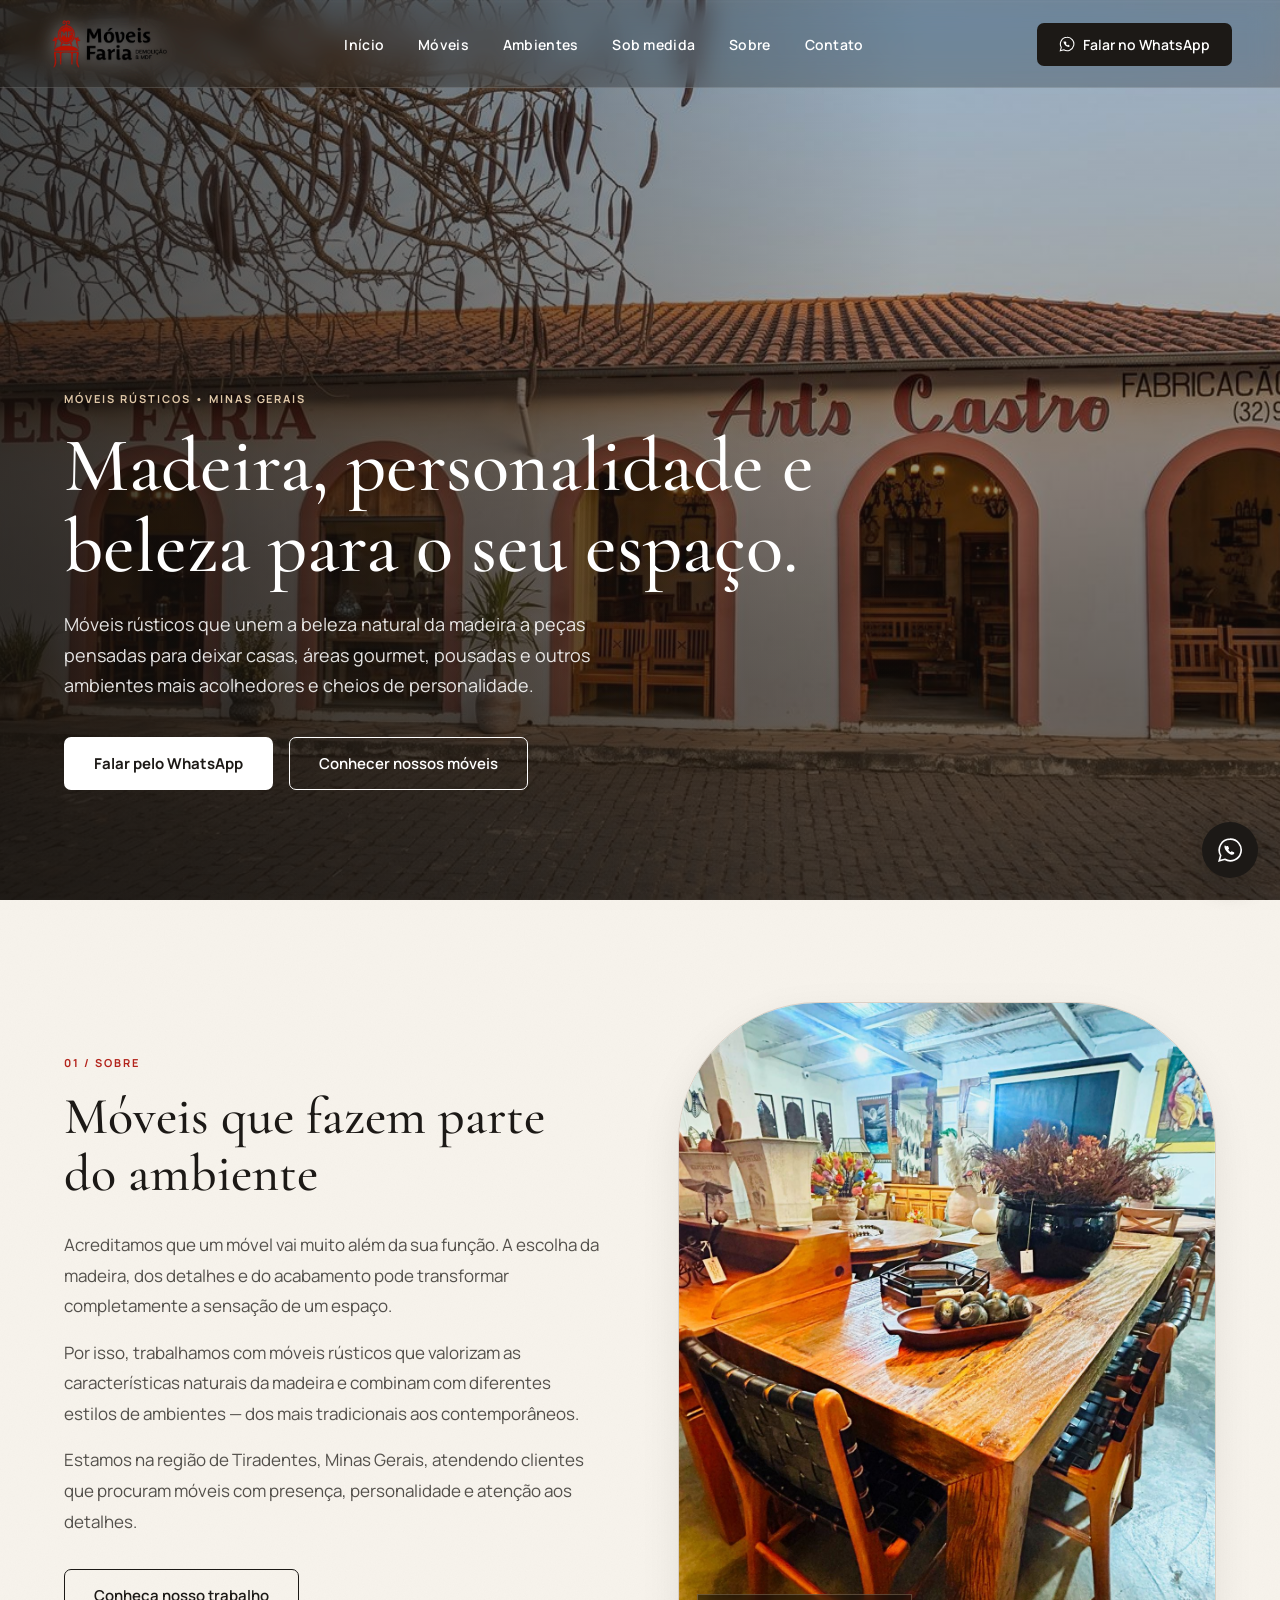
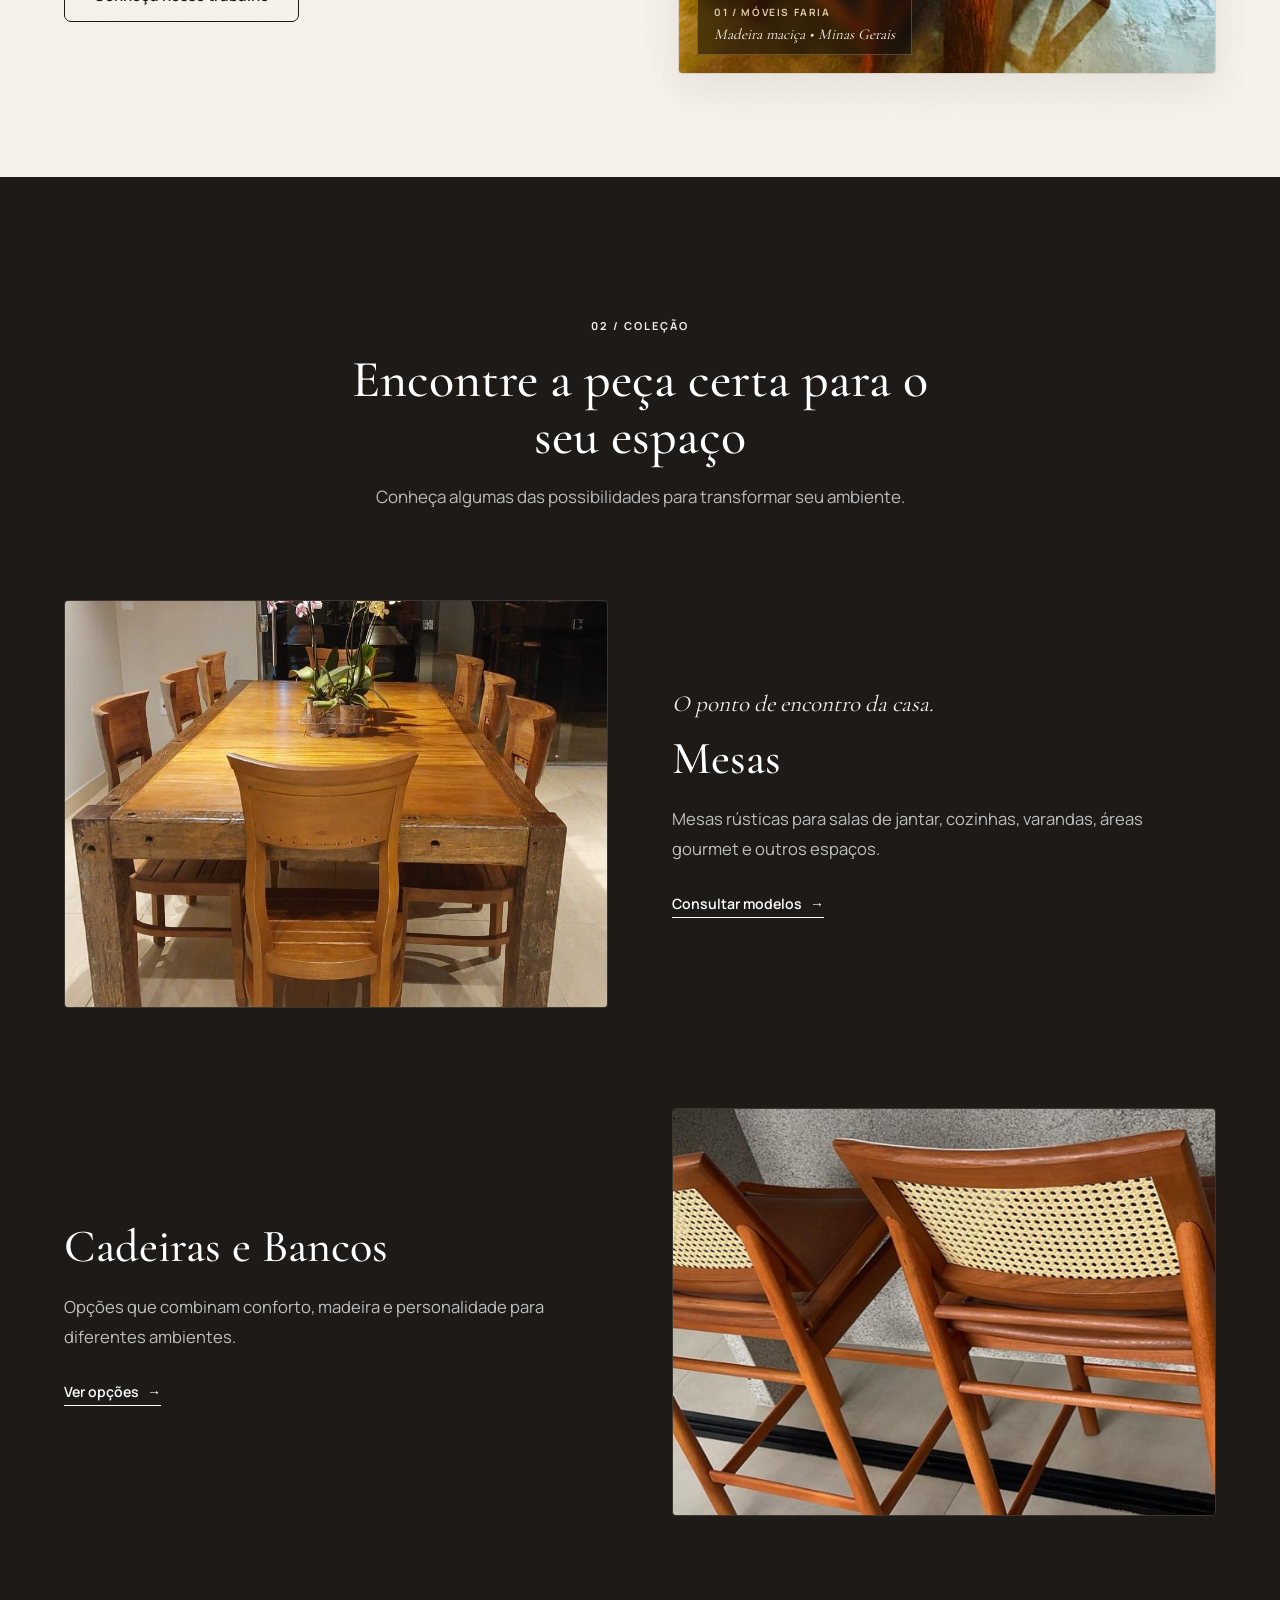
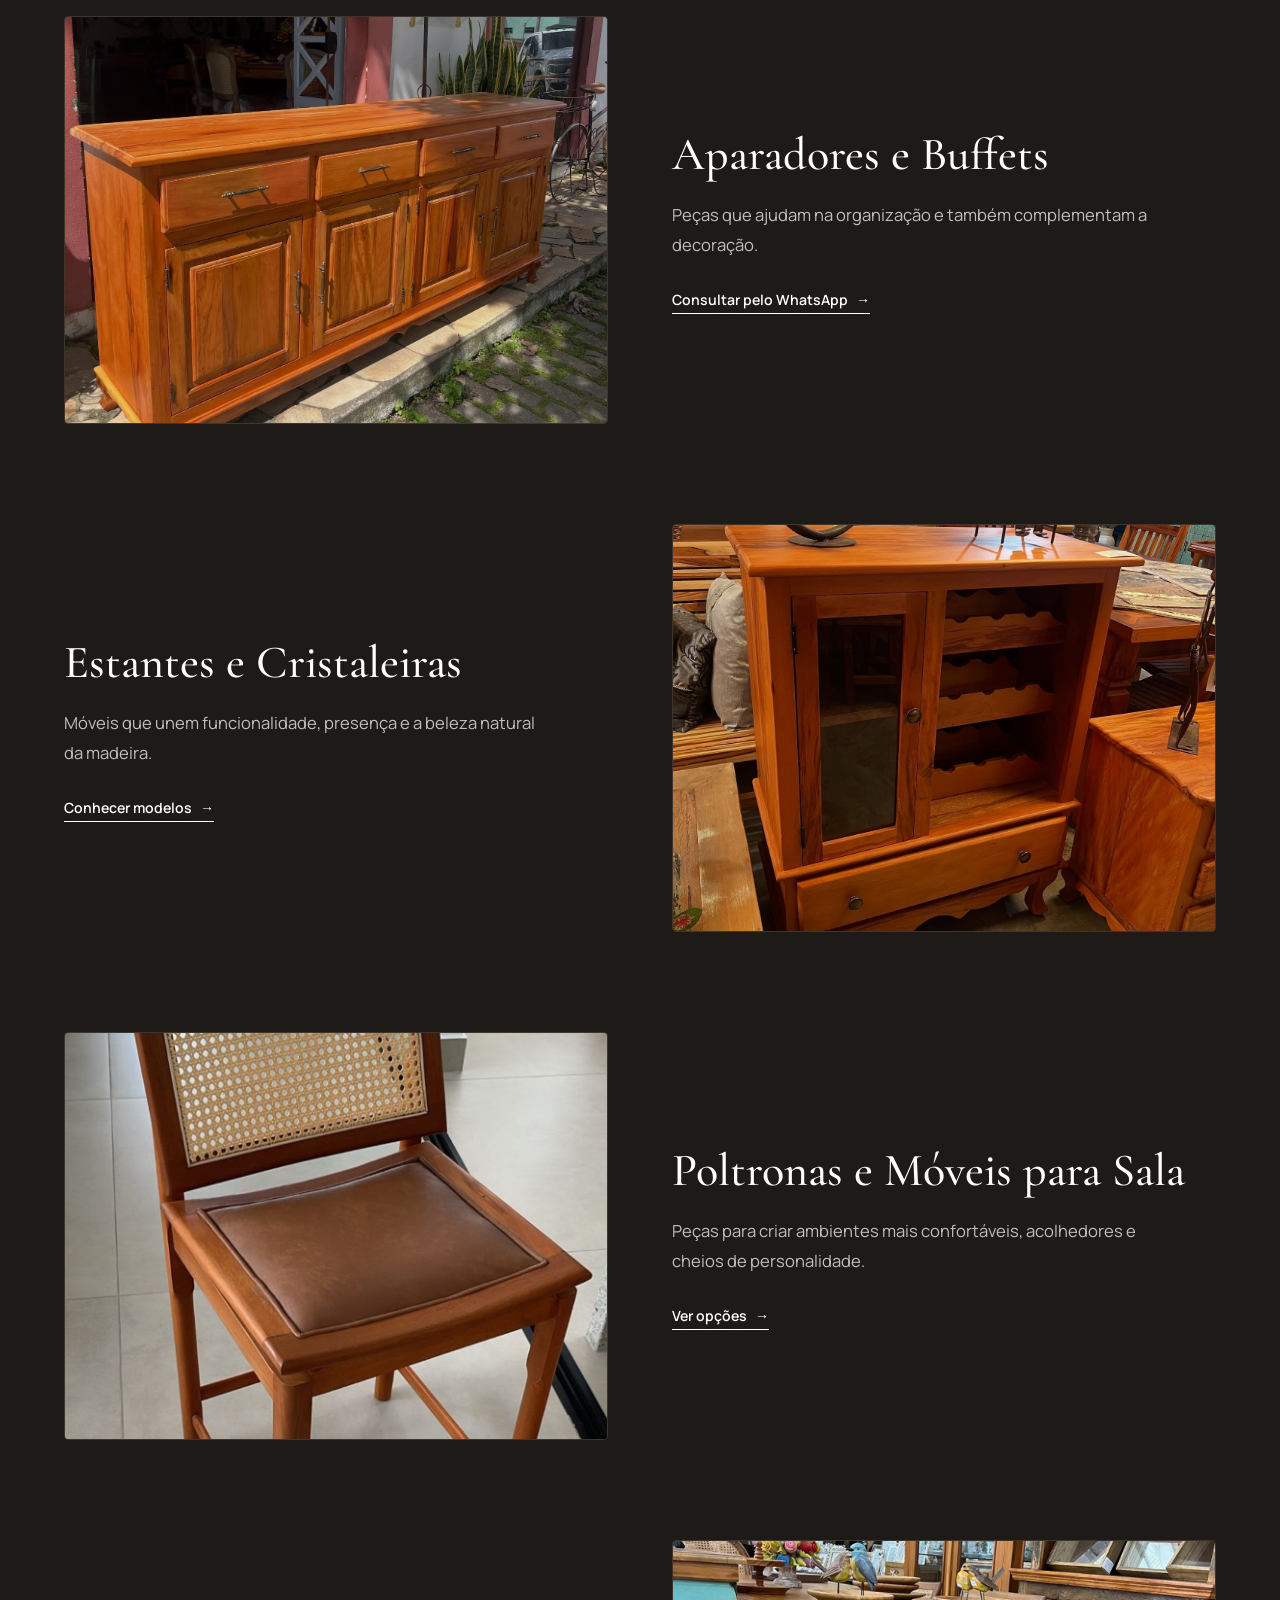
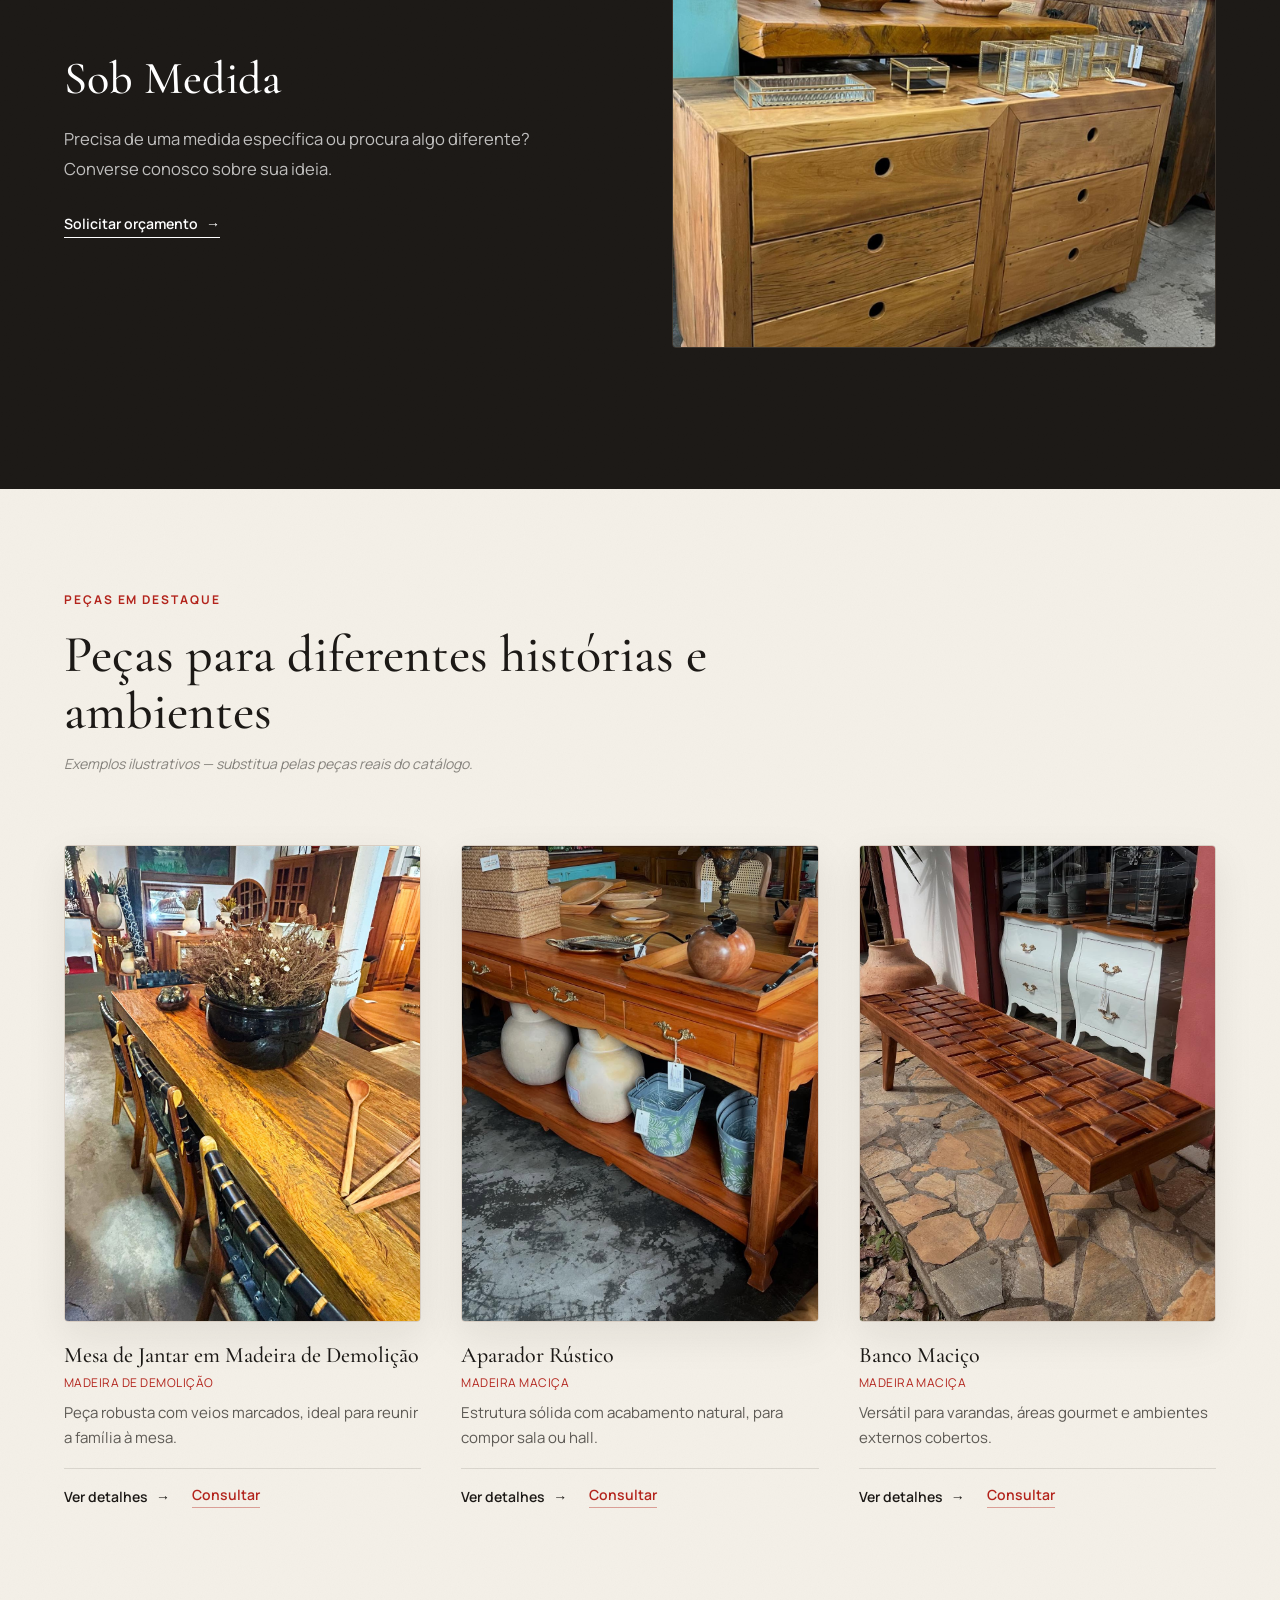
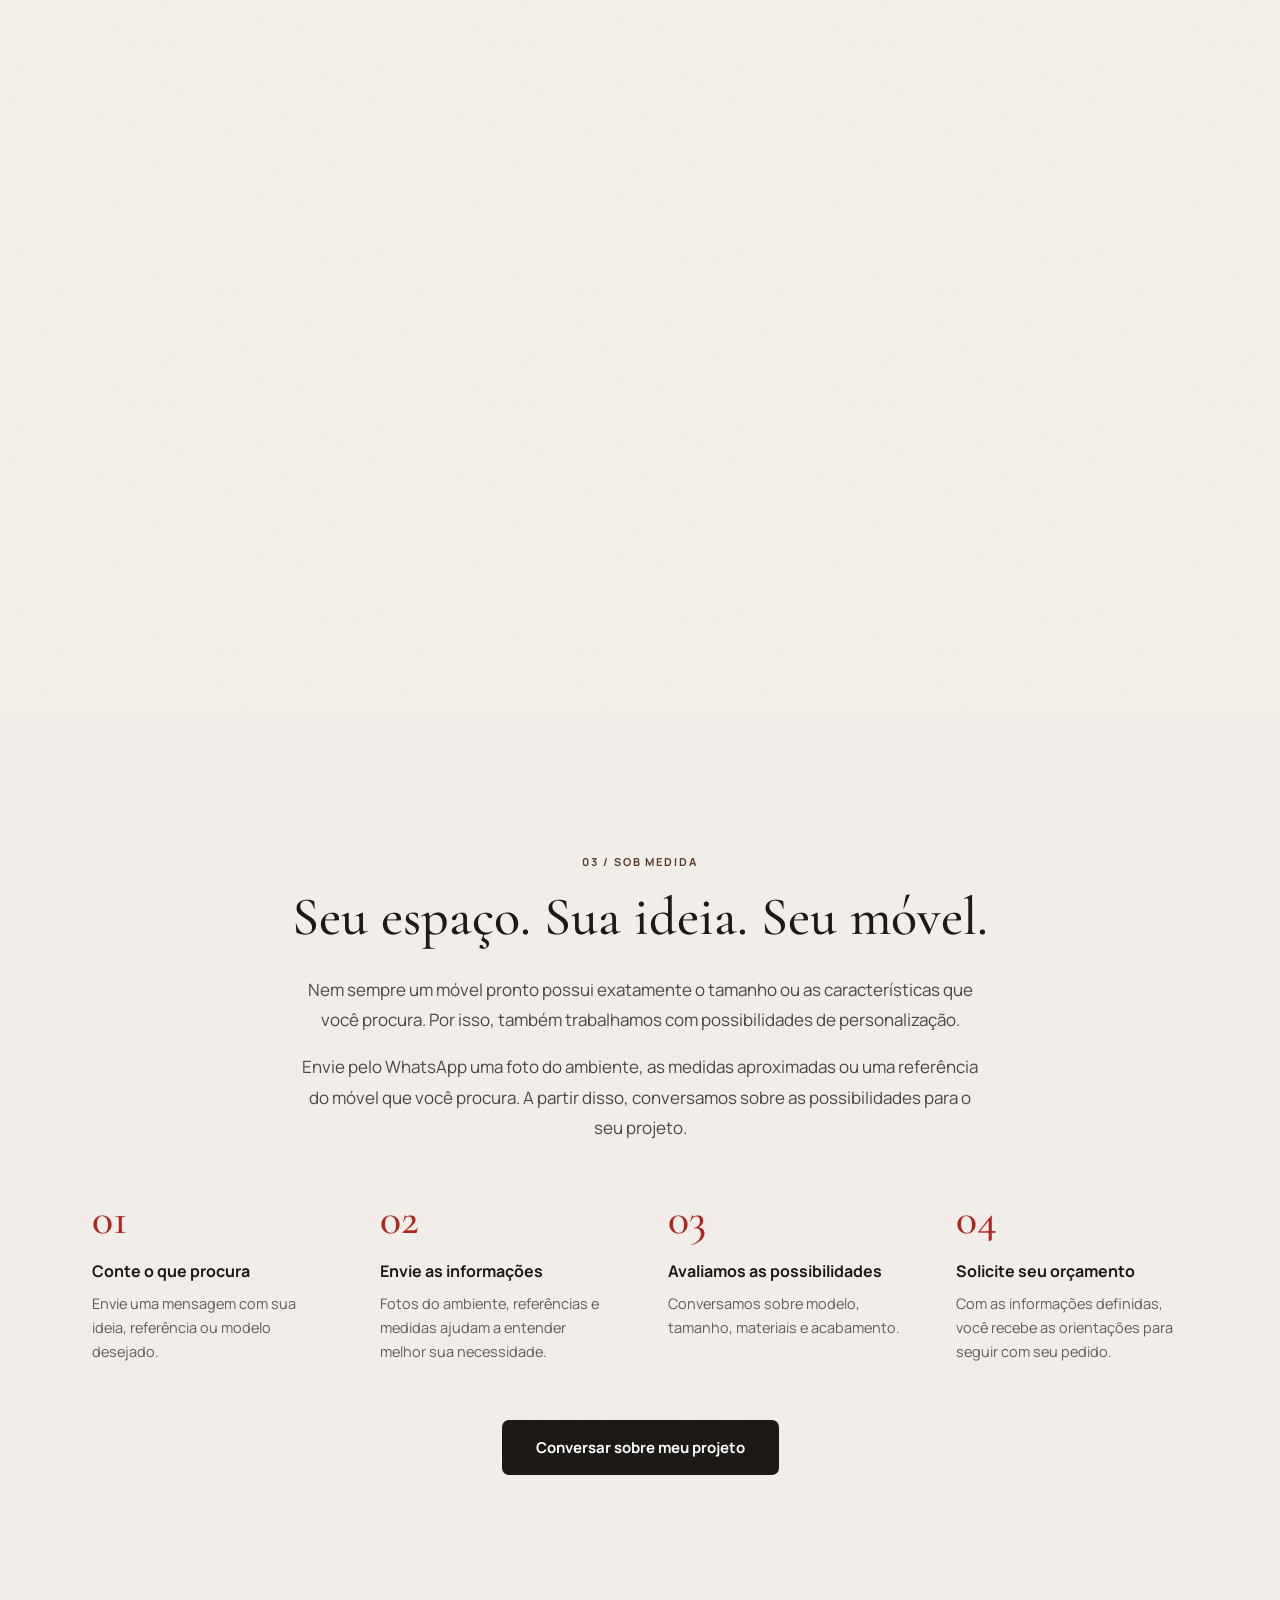
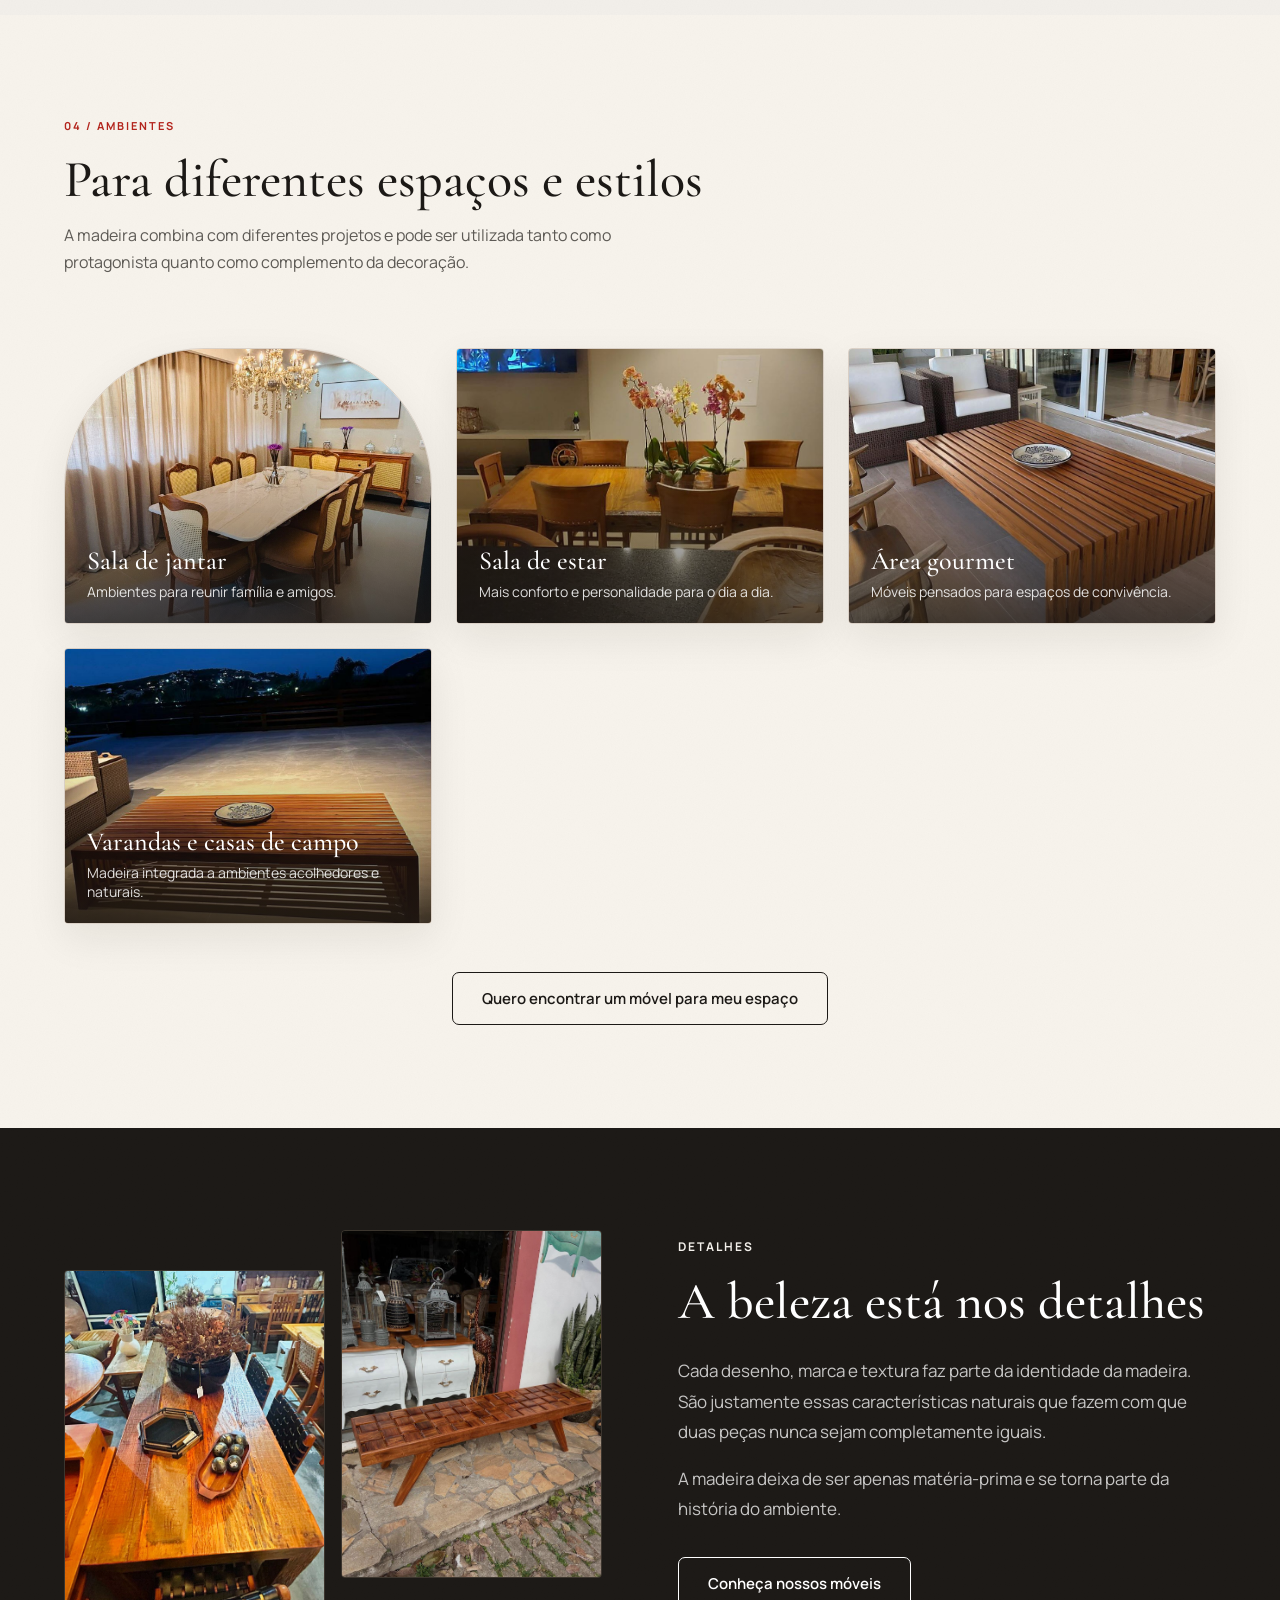
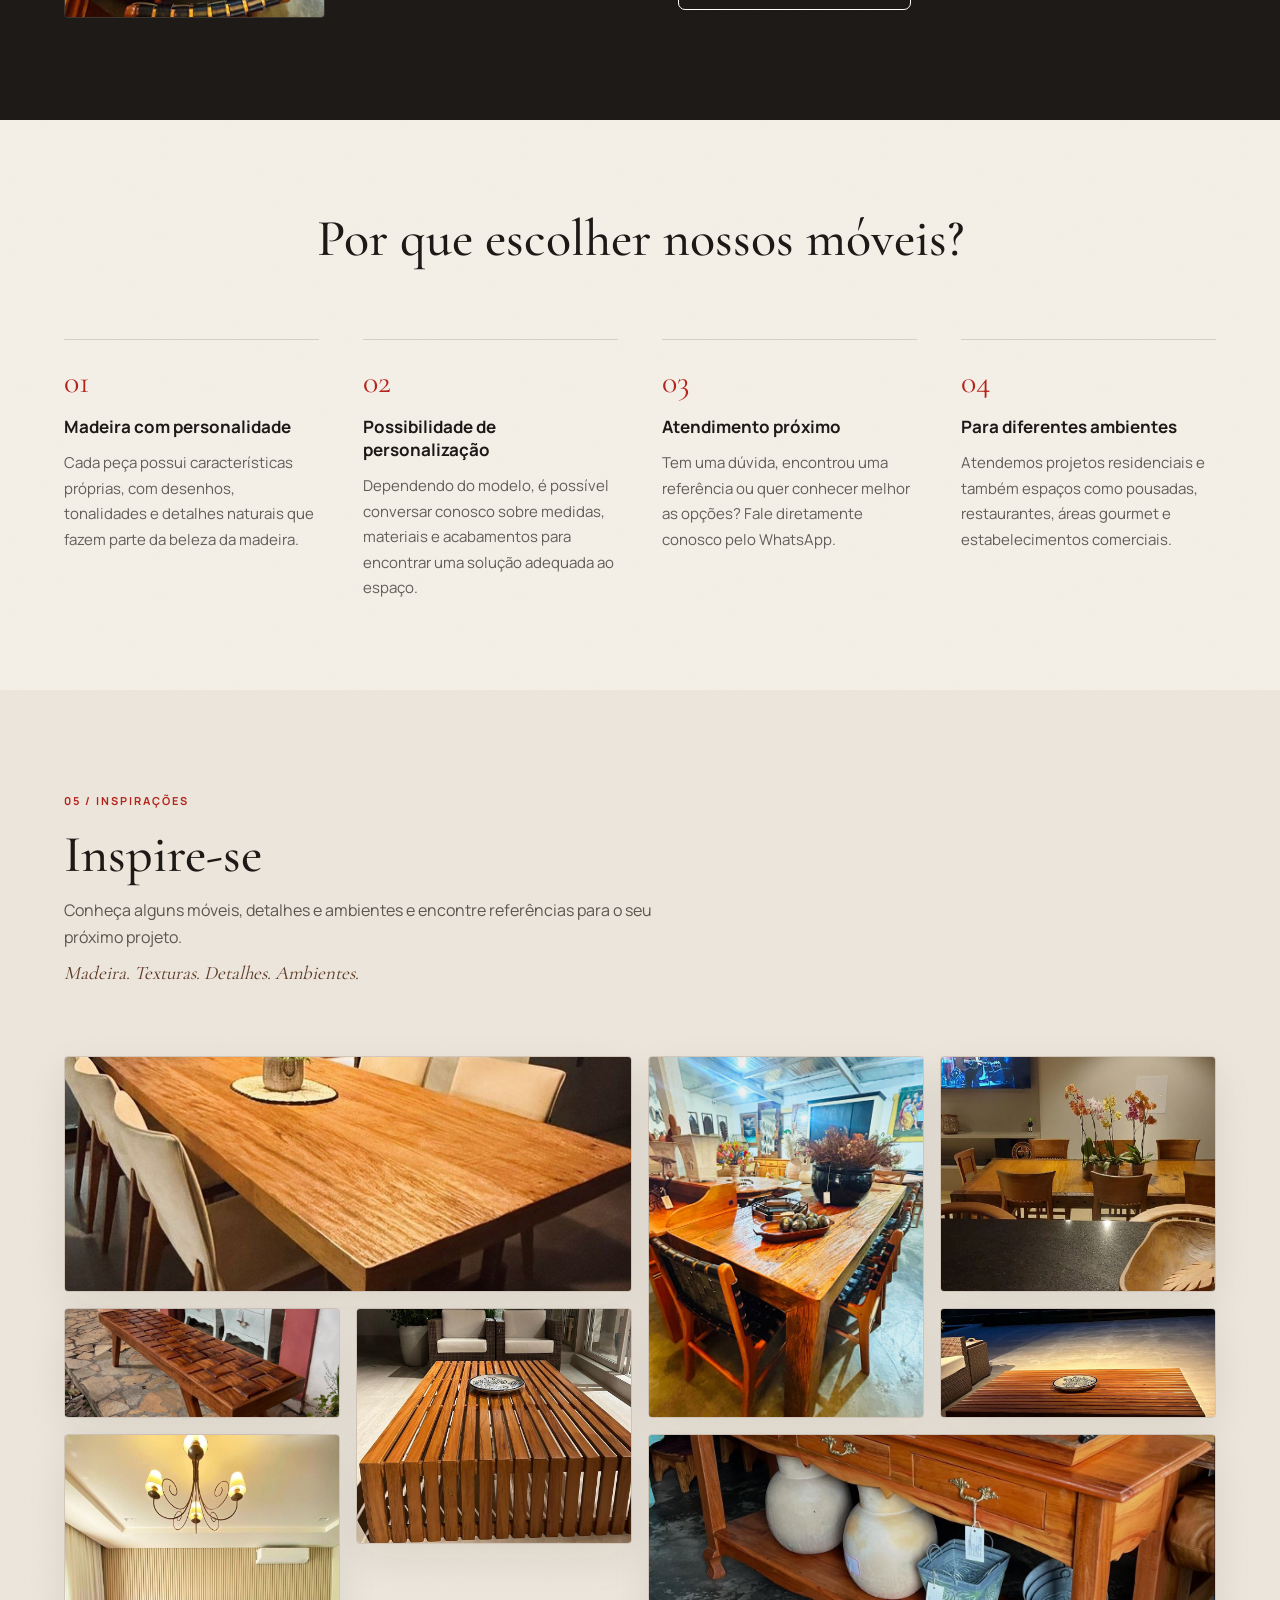
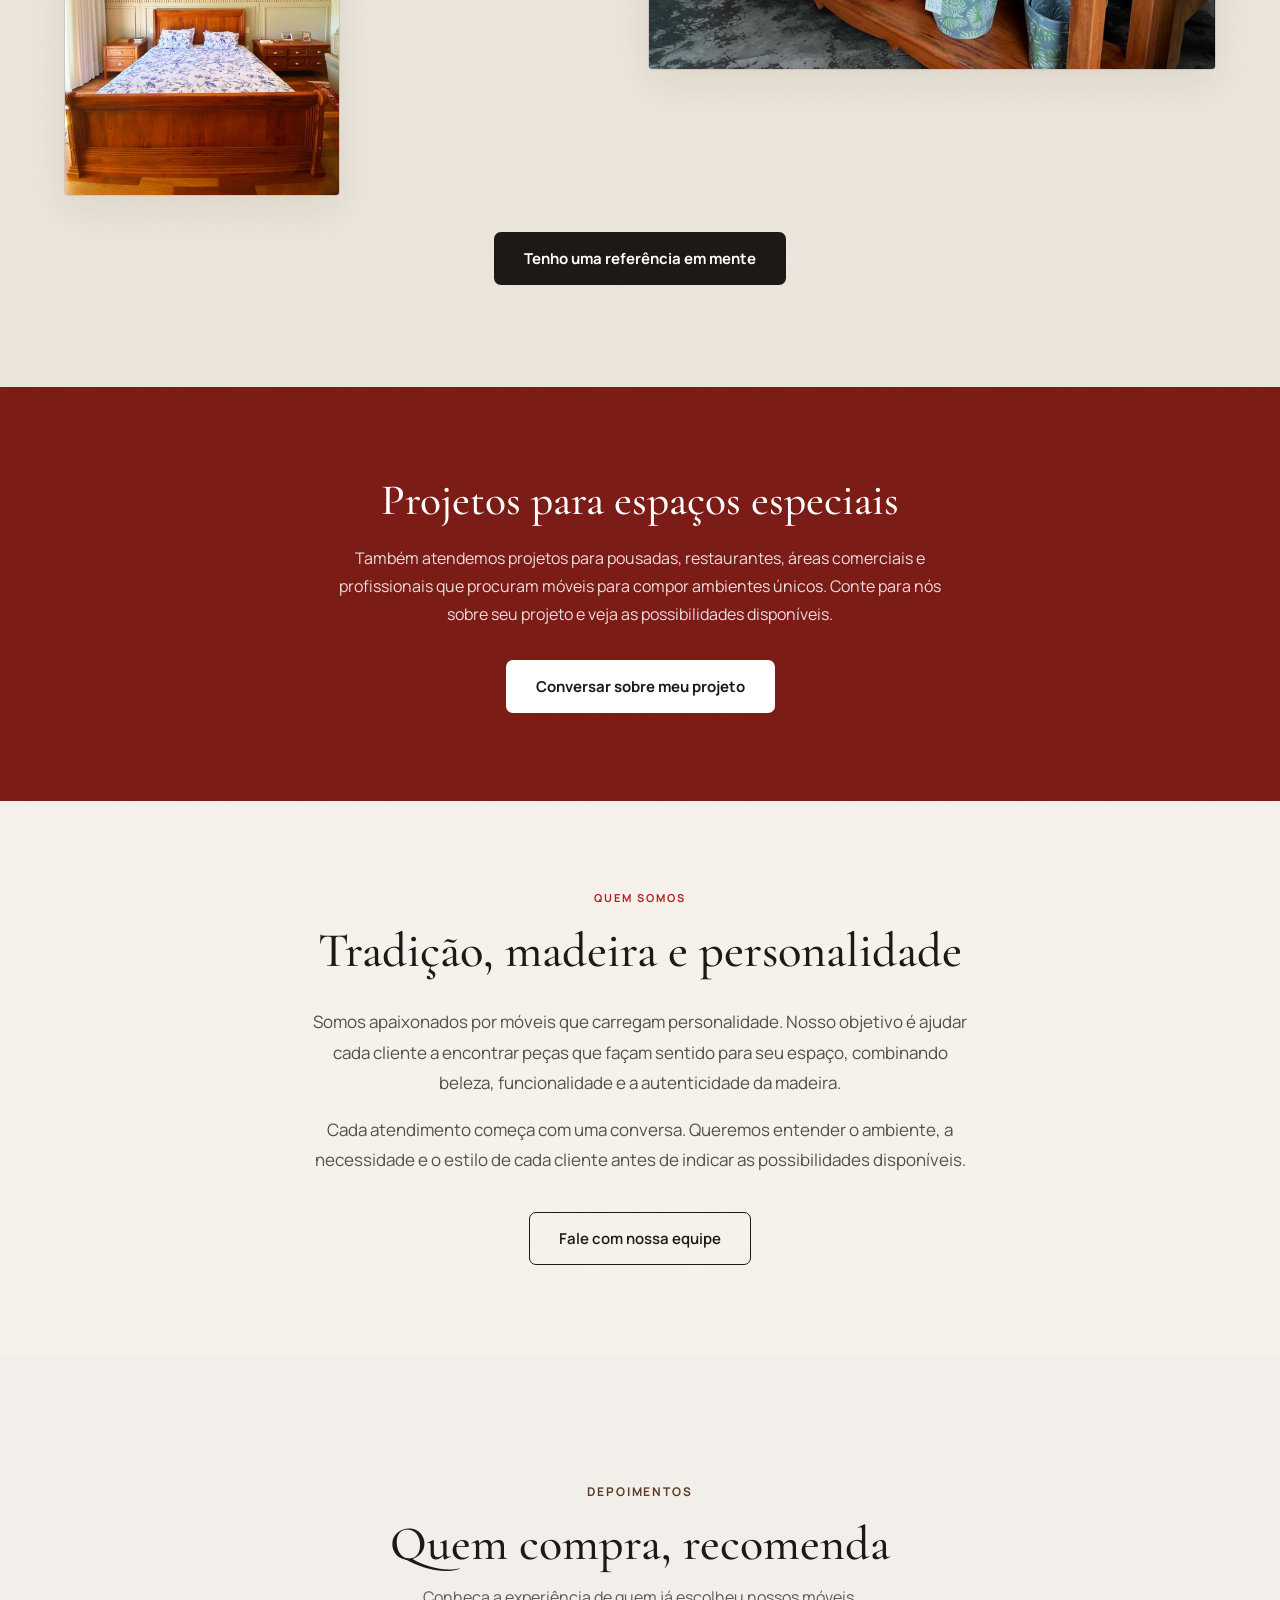
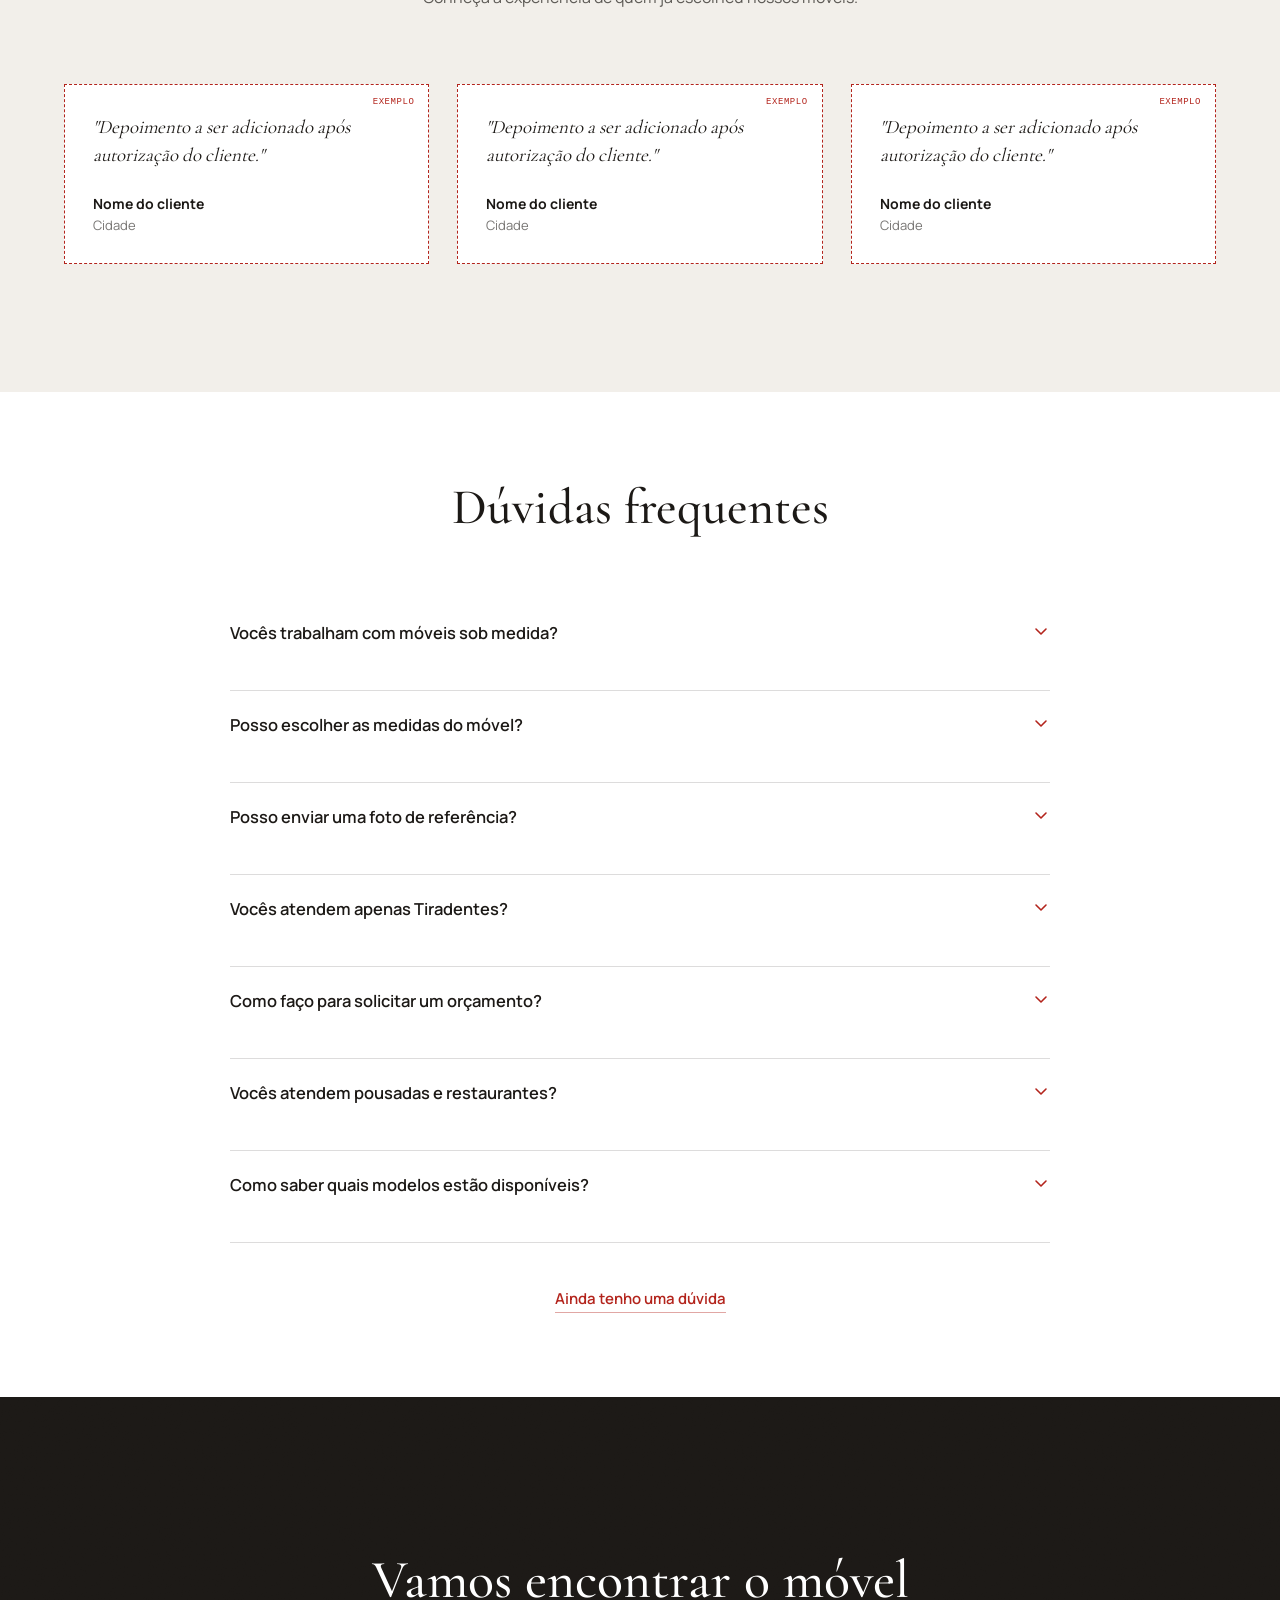
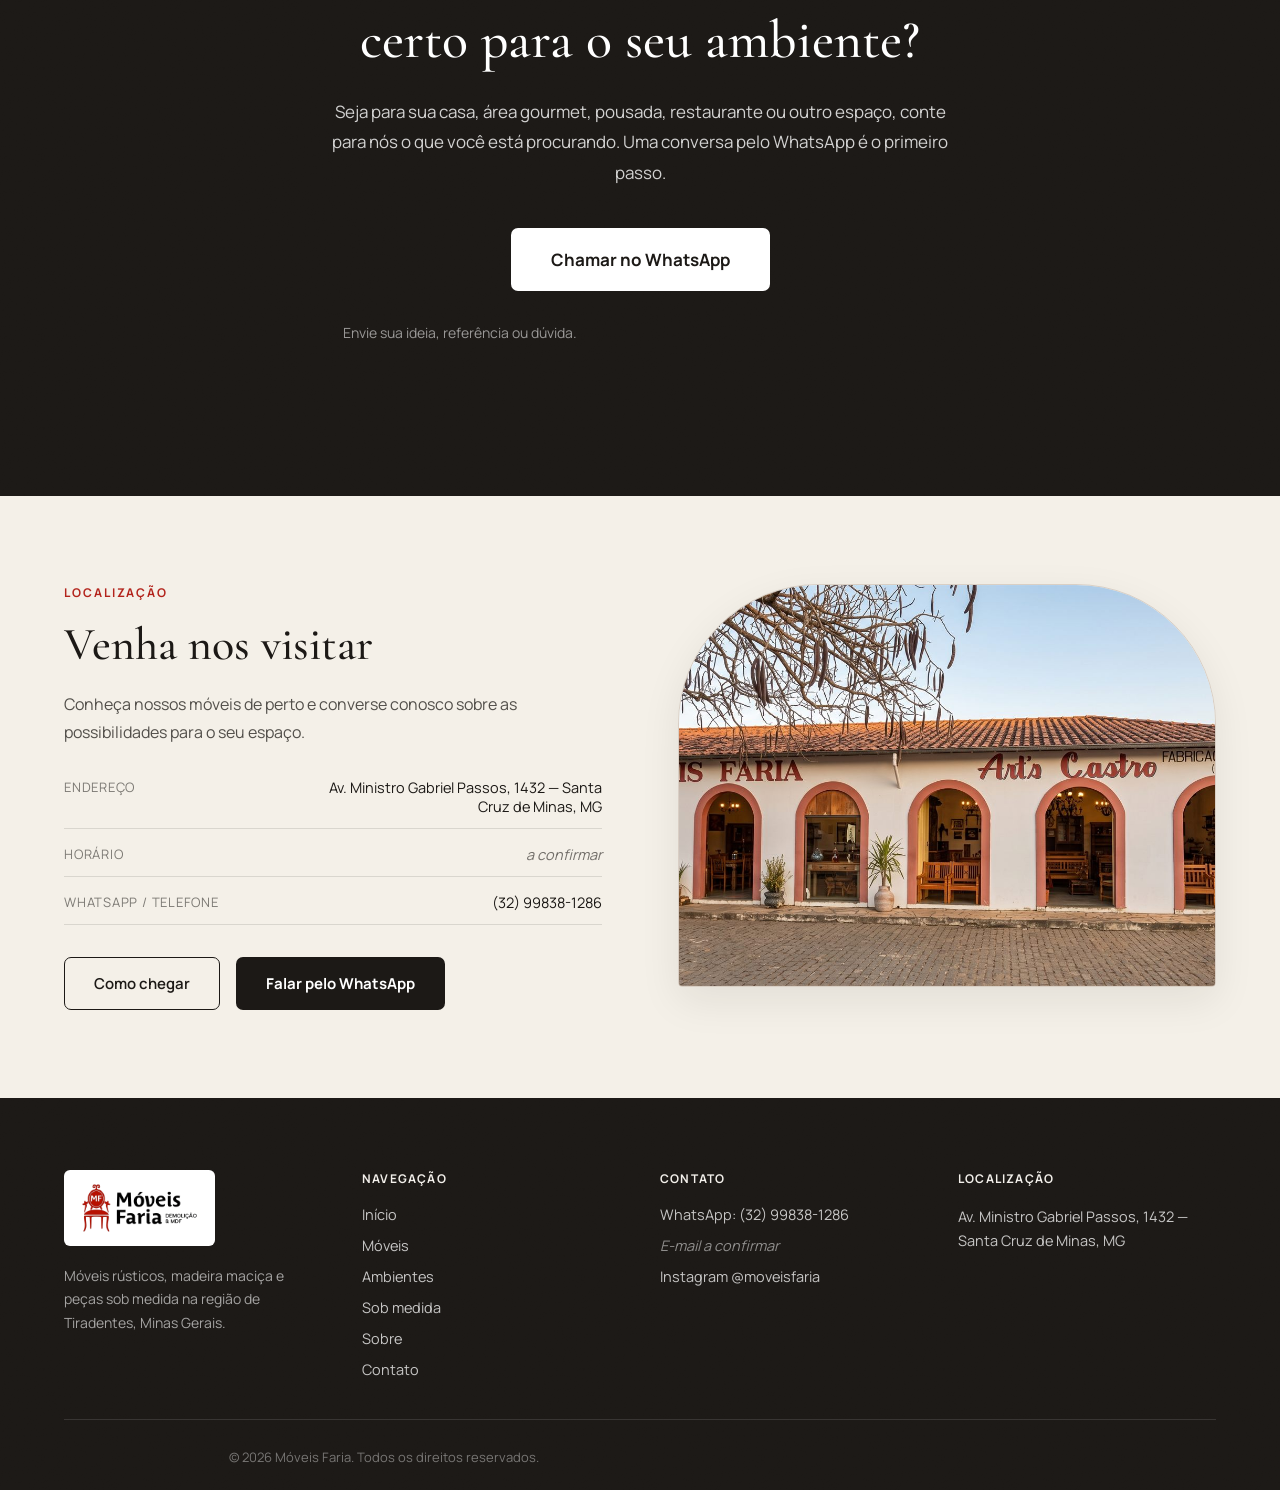
==== index.html @ ffa92263 "Aumenta espaço entre o botão do CTA final e o texto de apoio abaixo" ====
<!DOCTYPE html>
<html lang="pt-BR">
<head>
<meta charset="utf-8">
<meta name="viewport" content="width=device-width, initial-scale=1">
<title>Móveis Faria — Móveis rústicos em Tiradentes, MG</title>
<meta name="description" content="Móveis rústicos que unem a beleza natural da madeira a peças pensadas para casas, áreas gourmet, pousadas e outros ambientes. Atendimento na região de Tiradentes, Minas Gerais.">
<link rel="preconnect" href="https://fonts.googleapis.com">
<link rel="stylesheet" href="css/style.css">
</head>
<body>

<div style="background:#FFFFFF;color:#1C1916;font-family:'Manrope',sans-serif;overflow-x:hidden;position:relative;width:100%;">

<header id="topo" style="position:fixed;top:0;left:0;right:0;z-index:1000;">
  <div class="header-bg" style="position:absolute;inset:0;"></div>
  <div style="position:relative;max-width:1320px;margin:0 auto;padding:16px clamp(20px,5vw,48px);display:flex;align-items:center;justify-content:space-between;gap:24px;">
    <a href="#topo" style="display:inline-flex;align-items:center;">
      <img src="assets/img/logo.png" alt="Móveis Faria" class="header-logo-img" style="height:56px;width:auto;display:block;">
    </a>
    <nav class="nav-desktop" style="align-items:center;gap:34px;">
      <a class="nav-link" href="#hero" style="font-family:'Manrope',sans-serif;font-size:14px;font-weight:600;letter-spacing:0.02em;text-decoration:none;">Início</a>
      <a class="nav-link" href="#categorias" style="font-family:'Manrope',sans-serif;font-size:14px;font-weight:600;letter-spacing:0.02em;text-decoration:none;">Móveis</a>
      <a class="nav-link" href="#ambientes" style="font-family:'Manrope',sans-serif;font-size:14px;font-weight:600;letter-spacing:0.02em;text-decoration:none;">Ambientes</a>
      <a class="nav-link" href="#sobmedida" style="font-family:'Manrope',sans-serif;font-size:14px;font-weight:600;letter-spacing:0.02em;text-decoration:none;">Sob medida</a>
      <a class="nav-link" href="#sobre" style="font-family:'Manrope',sans-serif;font-size:14px;font-weight:600;letter-spacing:0.02em;text-decoration:none;">Sobre</a>
      <a class="nav-link" href="#localizacao" style="font-family:'Manrope',sans-serif;font-size:14px;font-weight:600;letter-spacing:0.02em;text-decoration:none;">Contato</a>
    </nav>
    <div style="display:flex;align-items:center;gap:14px;">
      <a class="nav-desktop btn-fill-dark" href="https://wa.me/5532998381286?text=Ol%C3%A1!%20Conheci%20voc%C3%AAs%20pelo%20site%20e%20gostaria%20de%20saber%20mais%20sobre%20os%20m%C3%B3veis." target="_blank" rel="noopener" style="align-items:center;gap:8px;font-family:'Manrope',sans-serif;font-size:14px;font-weight:600;padding:12px 22px;border-radius:7px;text-decoration:none;transition:background .3s ease;">
        <svg width="16" height="16" viewBox="0 0 24 24" fill="none"><path d="M12 2a10 10 0 0 0-8.6 15L2 22l5.2-1.4A10 10 0 1 0 12 2Z" stroke="currentColor" stroke-width="1.6"></path><path d="M8.5 8.7c.2-.5.5-.5.7-.5h.5c.2 0 .4 0 .6.4l.8 1.7c.1.2 0 .4-.1.6l-.5.6c-.1.2-.1.3 0 .5.3.6 1 1.4 1.7 1.9.2.1.4.1.5 0l.6-.5c.2-.1.4-.2.6-.1l1.7.8c.3.1.3.3.3.5v.5c0 .3 0 .6-.5.9-.6.4-1.4.5-2.1.3-1.5-.4-3-1.4-4.1-2.6-1.1-1.2-2-2.7-2.3-4.2-.1-.6 0-1.3.4-1.8Z" fill="currentColor"></path></svg>
        Falar no WhatsApp
      </a>
      <button id="menu-toggle-btn" class="nav-mobile-toggle icon-adaptive" aria-label="Abrir menu" style="width:44px;height:44px;align-items:center;justify-content:center;background:transparent;border:none;cursor:pointer;">
        <svg width="22" height="16" viewBox="0 0 22 16"><rect width="22" height="2" fill="currentColor"></rect><rect y="7" width="22" height="2" fill="currentColor"></rect><rect y="14" width="22" height="2" fill="currentColor"></rect></svg>
      </button>
    </div>
  </div>
</header>

<div id="mobile-menu" class="mobile-menu mobile-menu-bg" style="position:fixed;inset:0;z-index:1100;flex-direction:column;">
  <div style="display:flex;justify-content:space-between;align-items:center;padding:16px clamp(20px,5vw,48px);position:relative;">
    <div style="background:#FFFFFF;padding:8px 12px;border-radius:6px;display:inline-flex;">
      <img src="assets/img/logo.png" alt="Móveis Faria" style="height:44px;width:auto;display:block;">
    </div>
    <button id="menu-close-btn" aria-label="Fechar menu" style="width:44px;height:44px;background:transparent;border:none;cursor:pointer;color:#FFFFFF;position:relative;">
      <svg width="22" height="22" viewBox="0 0 22 22"><line x1="2" y1="2" x2="20" y2="20" stroke="currentColor" stroke-width="2"></line><line x1="20" y1="2" x2="2" y2="20" stroke="currentColor" stroke-width="2"></line></svg>
    </button>
  </div>
  <nav class="mobile-nav-list" style="flex:1;display:flex;flex-direction:column;justify-content:center;padding:0 clamp(28px,8vw,48px);position:relative;overflow-y:auto;">
    <a class="mobile-nav-item" href="#hero"><span class="mobile-nav-num">01</span>Início<span class="arrow">&rarr;</span></a>
    <a class="mobile-nav-item" href="#categorias"><span class="mobile-nav-num">02</span>Móveis<span class="arrow">&rarr;</span></a>
    <a class="mobile-nav-item" href="#ambientes"><span class="mobile-nav-num">03</span>Ambientes<span class="arrow">&rarr;</span></a>
    <a class="mobile-nav-item" href="#sobmedida"><span class="mobile-nav-num">04</span>Sob medida<span class="arrow">&rarr;</span></a>
    <a class="mobile-nav-item" href="#sobre"><span class="mobile-nav-num">05</span>Sobre<span class="arrow">&rarr;</span></a>
    <a class="mobile-nav-item" href="#localizacao"><span class="mobile-nav-num">06</span>Contato<span class="arrow">&rarr;</span></a>
    <a href="https://wa.me/5532998381286?text=Ol%C3%A1!%20Conheci%20voc%C3%AAs%20pelo%20site%20e%20gostaria%20de%20saber%20mais%20sobre%20os%20m%C3%B3veis." target="_blank" rel="noopener" style="margin-top:28px;display:inline-flex;align-items:center;justify-content:center;gap:10px;background:#FFFFFF;color:#1C1916;font-family:'Manrope',sans-serif;font-weight:700;font-size:15px;padding:16px 28px;border-radius:7px;text-decoration:none;">Falar no WhatsApp</a>
  </nav>
</div>

<a class="fab" href="https://wa.me/5532998381286?text=Ol%C3%A1!%20Conheci%20voc%C3%AAs%20pelo%20site%20e%20gostaria%20de%20saber%20mais%20sobre%20os%20m%C3%B3veis." target="_blank" rel="noopener" aria-label="Falar no WhatsApp" style="position:fixed;bottom:22px;right:22px;z-index:900;width:56px;height:56px;border-radius:50%;color:#FFFFFF;display:flex;align-items:center;justify-content:center;box-shadow:0 8px 24px rgba(28,25,22,0.3);text-decoration:none;transition:transform .25s ease,background .25s ease;">
  <svg width="26" height="26" viewBox="0 0 24 24" fill="none"><path d="M12 2a10 10 0 0 0-8.6 15L2 22l5.2-1.4A10 10 0 1 0 12 2Z" stroke="currentColor" stroke-width="1.5"></path><path d="M8.5 8.7c.2-.5.5-.5.7-.5h.5c.2 0 .4 0 .6.4l.8 1.7c.1.2 0 .4-.1.6l-.5.6c-.1.2-.1.3 0 .5.3.6 1 1.4 1.7 1.9.2.1.4.1.5 0l.6-.5c.2-.1.4-.2.6-.1l1.7.8c.3.1.3.3.3.5v.5c0 .3 0 .6-.5.9-.6.4-1.4.5-2.1.3-1.5-.4-3-1.4-4.1-2.6-1.1-1.2-2-2.7-2.3-4.2-.1-.6 0-1.3.4-1.8Z" fill="currentColor"></path></svg>
</a>

<main>

<section id="hero" style="position:relative;min-height:100vh;display:flex;align-items:flex-end;">
  <img src="assets/img/fotos/fachada-loja.jpg" alt="Fachada da loja Móveis Faria" style="position:absolute;inset:0;width:100%;height:100%;object-fit:cover;object-position:center 40%;">
  <div style="position:absolute;inset:0;background:linear-gradient(180deg, rgba(18,15,12,0.15) 0%, rgba(18,15,12,0.7) 100%);"></div>
  <div style="position:absolute;inset:0;background:linear-gradient(90deg, rgba(18,15,12,0.68) 0%, rgba(18,15,12,0.32) 42%, rgba(18,15,12,0) 72%);"></div>
  <div style="position:relative;max-width:1320px;margin:0 auto;padding:0 clamp(20px,5vw,64px) clamp(64px,10vw,110px);width:100%;box-sizing:border-box;" data-reveal="">
    <span class="eyebrow" style="display:inline-block;color:#E0C8A8;margin-bottom:20px;">Móveis rústicos • Minas Gerais</span>
    <h1 style="font-family:'Cormorant Garamond',serif;font-weight:500;font-size:clamp(2.6rem,6vw,5.5rem);line-height:1.05;color:#FFFFFF;max-width:840px;margin:0 0 22px;">Madeira, personalidade e beleza para o seu espaço.</h1>
    <p style="font-family:'Manrope',sans-serif;font-size:clamp(16px,1.6vw,18px);line-height:1.7;color:rgba(255,255,255,0.88);max-width:560px;margin:0 0 36px;">Móveis rústicos que unem a beleza natural da madeira a peças pensadas para deixar casas, áreas gourmet, pousadas e outros ambientes mais acolhedores e cheios de personalidade.</p>
    <div style="display:flex;flex-wrap:wrap;gap:16px;">
      <a class="btn-fill-light" href="https://wa.me/5532998381286?text=Ol%C3%A1!%20Conheci%20voc%C3%AAs%20pelo%20site%20e%20gostaria%20de%20saber%20mais%20sobre%20os%20m%C3%B3veis." target="_blank" rel="noopener" style="display:inline-flex;align-items:center;gap:10px;font-family:'Manrope',sans-serif;font-size:15px;font-weight:700;padding:16px 30px;border-radius:7px;text-decoration:none;transition:background .3s ease;">Falar pelo WhatsApp</a>
      <a class="btn-outline-light" href="#categorias" style="display:inline-flex;align-items:center;gap:10px;font-family:'Manrope',sans-serif;font-size:15px;font-weight:600;padding:15px 29px;border:1px solid;border-radius:7px;text-decoration:none;transition:background .3s ease,border-color .3s ease;">Conhecer nossos móveis</a>
    </div>
  </div>
</section>

<section id="sobre" class="tex-light" style="position:relative;padding:clamp(56px,8vw,112px) clamp(20px,5vw,64px);background:#F7F3EC;">
  <div style="max-width:1320px;margin:0 auto;display:grid;grid-template-columns:repeat(auto-fit,minmax(380px,1fr));gap:clamp(32px,6vw,96px);align-items:center;">
    <div data-reveal="">
      <span class="eyebrow" style="color:#B3241C;margin:0 0 18px;">01 / Sobre</span>
      <h2 style="font-family:'Cormorant Garamond',serif;font-weight:500;font-size:clamp(30px,4.2vw,52px);line-height:1.1;color:#1C1916;margin:0 0 28px;">Móveis que fazem parte do ambiente</h2>
      <p style="font-family:'Manrope',sans-serif;font-size:17px;line-height:1.8;color:rgba(28,25,22,0.75);margin:0 0 16px;">Acreditamos que um móvel vai muito além da sua função. A escolha da madeira, dos detalhes e do acabamento pode transformar completamente a sensação de um espaço.</p>
      <p style="font-family:'Manrope',sans-serif;font-size:17px;line-height:1.8;color:rgba(28,25,22,0.75);margin:0 0 16px;">Por isso, trabalhamos com móveis rústicos que valorizam as características naturais da madeira e combinam com diferentes estilos de ambientes — dos mais tradicionais aos contemporâneos.</p>
      <p style="font-family:'Manrope',sans-serif;font-size:17px;line-height:1.8;color:rgba(28,25,22,0.75);margin:0 0 32px;">Estamos na região de Tiradentes, Minas Gerais, atendendo clientes que procuram móveis com presença, personalidade e atenção aos detalhes.</p>
      <a class="btn-outline-dark" href="#categorias" style="display:inline-flex;align-items:center;gap:10px;font-family:'Manrope',sans-serif;font-size:15px;font-weight:600;padding:15px 29px;border:1px solid;border-radius:7px;text-decoration:none;transition:background .3s ease,color .3s ease;">Conheça nosso trabalho</a>
    </div>
    <div data-reveal="" class="ph ph-light arch-top" style="aspect-ratio:4/5;">
      <img src="assets/img/fotos/mesa-veios-textura.jpg" alt="Detalhe do acabamento e veios da madeira" style="width:100%;height:100%;object-fit:cover;display:block;">
      <div class="editorial-caption">
        <span class="num">01 / Móveis Faria</span>
        <span class="cap">Madeira maciça • Minas Gerais</span>
      </div>
    </div>
  </div>
</section>

<section id="categorias" class="tex-dark" style="position:relative;padding:clamp(80px,11vw,168px) clamp(20px,5vw,64px);background:#1C1916;">
  <div style="max-width:1320px;margin:0 auto;">
    <div style="max-width:640px;margin:0 auto clamp(48px,8vw,88px);text-align:center;" data-reveal="">
      <span class="eyebrow" style="color:#F2EFEA;margin:0 0 18px;">02 / Coleção</span>
      <h2 style="font-family:'Cormorant Garamond',serif;font-weight:500;font-size:clamp(30px,4.2vw,52px);line-height:1.1;color:#FFFFFF;margin:0 0 18px;">Encontre a peça certa para o seu espaço</h2>
      <p style="font-family:'Manrope',sans-serif;font-size:17px;line-height:1.7;color:rgba(255,255,255,0.7);margin:0;">Conheça algumas das possibilidades para transformar seu ambiente.</p>
    </div>

    <div data-reveal="" style="display:grid;grid-template-columns:repeat(auto-fit,minmax(340px,1fr));gap:clamp(28px,5vw,64px);align-items:center;margin-bottom:clamp(56px,9vw,100px);">
      <div class="ph ph-dark" style="order:1;aspect-ratio:4/3;">
        <img src="assets/img/fotos/mesa-jantar-ambiente.jpg" alt="Mesa de jantar em madeira maciça" style="width:100%;height:100%;object-fit:cover;display:block;">
      </div>
      <div style="order:2;">
        <span style="font-family:'Cormorant Garamond',serif;font-style:italic;font-size:clamp(20px,1.8vw,23px);color:#F2EFEA;display:block;margin-bottom:12px;">O ponto de encontro da casa.</span>
        <h3 style="font-family:'Cormorant Garamond',serif;font-weight:500;font-size:clamp(26px,3.6vw,50px);color:#FFFFFF;margin:0 0 18px;">Mesas</h3>
        <p style="font-family:'Manrope',sans-serif;font-size:clamp(16px,1.3vw,17.5px);line-height:1.8;color:rgba(255,255,255,0.72);margin:0 0 28px;max-width:480px;">Mesas rústicas para salas de jantar, cozinhas, varandas, áreas gourmet e outros espaços.</p>
        <a class="link-on-dark link-arrow" href="https://wa.me/5532998381286?text=Ol%C3%A1!%20Gostaria%20de%20saber%20mais%20sobre%20as%20mesas." target="_blank" rel="noopener" style="display:inline-flex;align-items:center;gap:8px;font-family:'Manrope',sans-serif;font-size:clamp(14px,1.1vw,15px);font-weight:600;text-decoration:none;border-bottom:1px solid;padding-bottom:4px;">Consultar modelos <span class="arrow">&rarr;</span></a>
      </div>
    </div>

    <div data-reveal="" style="display:grid;grid-template-columns:repeat(auto-fit,minmax(340px,1fr));gap:clamp(28px,5vw,64px);align-items:center;margin-bottom:clamp(56px,9vw,100px);">
      <div class="ph ph-dark" style="order:2;aspect-ratio:4/3;">
        <img src="assets/img/fotos/cadeiras-par.jpg" alt="Cadeiras rústicas com encosto trançado" style="width:100%;height:100%;object-fit:cover;display:block;">
      </div>
      <div style="order:1;">
        <h3 style="font-family:'Cormorant Garamond',serif;font-weight:500;font-size:clamp(26px,3.6vw,50px);color:#FFFFFF;margin:0 0 18px;">Cadeiras e Bancos</h3>
        <p style="font-family:'Manrope',sans-serif;font-size:clamp(16px,1.3vw,17.5px);line-height:1.8;color:rgba(255,255,255,0.72);margin:0 0 28px;max-width:480px;">Opções que combinam conforto, madeira e personalidade para diferentes ambientes.</p>
        <a class="link-on-dark link-arrow" href="https://wa.me/5532998381286?text=Ol%C3%A1!%20Gostaria%20de%20ver%20op%C3%A7%C3%B5es%20de%20cadeiras%20e%20bancos." target="_blank" rel="noopener" style="display:inline-flex;align-items:center;gap:8px;font-family:'Manrope',sans-serif;font-size:clamp(14px,1.1vw,15px);font-weight:600;text-decoration:none;border-bottom:1px solid;padding-bottom:4px;">Ver opções <span class="arrow">&rarr;</span></a>
      </div>
    </div>

    <div data-reveal="" style="display:grid;grid-template-columns:repeat(auto-fit,minmax(340px,1fr));gap:clamp(28px,5vw,64px);align-items:center;margin-bottom:clamp(56px,9vw,100px);">
      <div class="ph ph-dark" style="order:1;aspect-ratio:4/3;">
        <img src="assets/img/fotos/aparador-buffet-grande.jpg" alt="Aparador e buffet em madeira" style="width:100%;height:100%;object-fit:cover;display:block;">
      </div>
      <div style="order:2;">
        <h3 style="font-family:'Cormorant Garamond',serif;font-weight:500;font-size:clamp(26px,3.6vw,50px);color:#FFFFFF;margin:0 0 18px;">Aparadores e Buffets</h3>
        <p style="font-family:'Manrope',sans-serif;font-size:clamp(16px,1.3vw,17.5px);line-height:1.8;color:rgba(255,255,255,0.72);margin:0 0 28px;max-width:480px;">Peças que ajudam na organização e também complementam a decoração.</p>
        <a class="link-on-dark link-arrow" href="https://wa.me/5532998381286?text=Ol%C3%A1!%20Gostaria%20de%20consultar%20aparadores%20e%20buffets." target="_blank" rel="noopener" style="display:inline-flex;align-items:center;gap:8px;font-family:'Manrope',sans-serif;font-size:clamp(14px,1.1vw,15px);font-weight:600;text-decoration:none;border-bottom:1px solid;padding-bottom:4px;">Consultar pelo WhatsApp <span class="arrow">&rarr;</span></a>
      </div>
    </div>

    <div data-reveal="" style="display:grid;grid-template-columns:repeat(auto-fit,minmax(340px,1fr));gap:clamp(28px,5vw,64px);align-items:center;margin-bottom:clamp(56px,9vw,100px);">
      <div class="ph ph-dark" style="order:2;aspect-ratio:4/3;">
        <img src="assets/img/fotos/adega-cristaleira.jpg" alt="Estante e cristaleira em madeira" style="width:100%;height:100%;object-fit:cover;display:block;">
      </div>
      <div style="order:1;">
        <h3 style="font-family:'Cormorant Garamond',serif;font-weight:500;font-size:clamp(26px,3.6vw,50px);color:#FFFFFF;margin:0 0 18px;">Estantes e Cristaleiras</h3>
        <p style="font-family:'Manrope',sans-serif;font-size:clamp(16px,1.3vw,17.5px);line-height:1.8;color:rgba(255,255,255,0.72);margin:0 0 28px;max-width:480px;">Móveis que unem funcionalidade, presença e a beleza natural da madeira.</p>
        <a class="link-on-dark link-arrow" href="https://wa.me/5532998381286?text=Ol%C3%A1!%20Gostaria%20de%20conhecer%20modelos%20de%20estantes%20e%20cristaleiras." target="_blank" rel="noopener" style="display:inline-flex;align-items:center;gap:8px;font-family:'Manrope',sans-serif;font-size:clamp(14px,1.1vw,15px);font-weight:600;text-decoration:none;border-bottom:1px solid;padding-bottom:4px;">Conhecer modelos <span class="arrow">&rarr;</span></a>
      </div>
    </div>

    <div data-reveal="" style="display:grid;grid-template-columns:repeat(auto-fit,minmax(340px,1fr));gap:clamp(28px,5vw,64px);align-items:center;margin-bottom:clamp(56px,9vw,100px);">
      <div class="ph ph-dark" style="order:1;aspect-ratio:4/3;">
        <img src="assets/img/fotos/cadeira-canela-detalhe.jpg" alt="Cadeira estofada em madeira para sala" style="width:100%;height:100%;object-fit:cover;display:block;">
      </div>
      <div style="order:2;">
        <h3 style="font-family:'Cormorant Garamond',serif;font-weight:500;font-size:clamp(26px,3.6vw,50px);color:#FFFFFF;margin:0 0 18px;">Poltronas e Móveis para Sala</h3>
        <p style="font-family:'Manrope',sans-serif;font-size:clamp(16px,1.3vw,17.5px);line-height:1.8;color:rgba(255,255,255,0.72);margin:0 0 28px;max-width:480px;">Peças para criar ambientes mais confortáveis, acolhedores e cheios de personalidade.</p>
        <a class="link-on-dark link-arrow" href="https://wa.me/5532998381286?text=Ol%C3%A1!%20Gostaria%20de%20ver%20op%C3%A7%C3%B5es%20de%20poltronas." target="_blank" rel="noopener" style="display:inline-flex;align-items:center;gap:8px;font-family:'Manrope',sans-serif;font-size:clamp(14px,1.1vw,15px);font-weight:600;text-decoration:none;border-bottom:1px solid;padding-bottom:4px;">Ver opções <span class="arrow">&rarr;</span></a>
      </div>
    </div>

    <div data-reveal="" style="display:grid;grid-template-columns:repeat(auto-fit,minmax(340px,1fr));gap:clamp(28px,5vw,64px);align-items:center;margin-bottom:0;">
      <div class="ph ph-dark" style="order:2;aspect-ratio:4/3;">
        <img src="assets/img/fotos/showroom-geral.jpg" alt="Projetos de móveis sob medida" style="width:100%;height:100%;object-fit:cover;display:block;">
      </div>
      <div style="order:1;">
        <h3 style="font-family:'Cormorant Garamond',serif;font-weight:500;font-size:clamp(26px,3.6vw,50px);color:#FFFFFF;margin:0 0 18px;">Sob Medida</h3>
        <p style="font-family:'Manrope',sans-serif;font-size:clamp(16px,1.3vw,17.5px);line-height:1.8;color:rgba(255,255,255,0.72);margin:0 0 28px;max-width:480px;">Precisa de uma medida específica ou procura algo diferente? Converse conosco sobre sua ideia.</p>
        <a class="link-on-dark link-arrow" href="https://wa.me/5532998381286?text=Ol%C3%A1!%20Gostaria%20de%20solicitar%20um%20or%C3%A7amento%20sob%20medida." target="_blank" rel="noopener" style="display:inline-flex;align-items:center;gap:8px;font-family:'Manrope',sans-serif;font-size:clamp(14px,1.1vw,15px);font-weight:600;text-decoration:none;border-bottom:1px solid;padding-bottom:4px;">Solicitar orçamento <span class="arrow">&rarr;</span></a>
      </div>
    </div>
  </div>
</section>

<section id="produtos" class="tex-light" style="position:relative;padding:clamp(56px,8vw,112px) clamp(20px,5vw,64px);background:#F4F0E8;">
  <div style="max-width:1320px;margin:0 auto;">
    <div style="max-width:680px;margin:0 0 clamp(40px,7vw,72px);" data-reveal="">
      <span style="font-family:'Manrope',sans-serif;font-size:12px;font-weight:700;letter-spacing:0.16em;text-transform:uppercase;color:#B3241C;margin:0 0 18px;display:block;">Peças em destaque</span>
      <h2 style="font-family:'Cormorant Garamond',serif;font-weight:500;font-size:clamp(30px,4.2vw,52px);line-height:1.1;color:#1C1916;margin:0 0 14px;">Peças para diferentes histórias e ambientes</h2>
      <p style="font-family:'Manrope',sans-serif;font-size:14px;font-style:italic;color:rgba(28,25,22,0.5);margin:0;">Exemplos ilustrativos — substitua pelas peças reais do catálogo.</p>
    </div>
    <div style="display:grid;grid-template-columns:repeat(auto-fit,minmax(280px,1fr));gap:clamp(28px,4vw,40px);">

      <div data-reveal="" style="display:flex;flex-direction:column;">
        <div class="ph ph-light" style="aspect-ratio:3/4;margin-bottom:20px;">
          <img src="assets/img/fotos/mesa-demolicao-detalhe.jpg" alt="Mesa de jantar em madeira de demolição" style="width:100%;height:100%;object-fit:cover;display:block;">
        </div>
        <h3 style="font-family:'Cormorant Garamond',serif;font-weight:500;font-size:22px;color:#1C1916;margin:0 0 6px;">Mesa de Jantar em Madeira de Demolição</h3>
        <span style="font-family:'Manrope',sans-serif;font-size:12px;letter-spacing:0.04em;text-transform:uppercase;color:#B3241C;margin:0 0 10px;">Madeira de demolição</span>
        <p style="font-family:'Manrope',sans-serif;font-size:15px;line-height:1.65;color:rgba(28,25,22,0.7);margin:0 0 18px;">Peça robusta com veios marcados, ideal para reunir a família à mesa.</p>
        <div style="display:flex;gap:22px;margin-top:auto;padding-top:16px;border-top:1px solid rgba(28,25,22,0.12);">
          <a href="#produtos" class="link-arrow" style="font-family:'Manrope',sans-serif;font-size:14px;font-weight:600;color:#1C1916;text-decoration:none;">Ver detalhes <span class="arrow">&rarr;</span></a>
          <a href="https://wa.me/5532998381286?text=Ol%C3%A1!%20Conheci%20voc%C3%AAs%20pelo%20site%20e%20gostaria%20de%20saber%20mais%20sobre%20os%20m%C3%B3veis." target="_blank" rel="noopener" style="font-family:'Manrope',sans-serif;font-size:14px;font-weight:600;color:#B3241C;text-decoration:none;border-bottom:1px solid rgba(179,36,28,0.4);padding-bottom:3px;">Consultar</a>
        </div>
      </div>

      <div data-reveal="" style="display:flex;flex-direction:column;">
        <div class="ph ph-light" style="aspect-ratio:3/4;margin-bottom:20px;">
          <img src="assets/img/fotos/console-aparador.jpg" alt="Aparador rústico em madeira maciça" style="width:100%;height:100%;object-fit:cover;display:block;">
        </div>
        <h3 style="font-family:'Cormorant Garamond',serif;font-weight:500;font-size:22px;color:#1C1916;margin:0 0 6px;">Aparador Rústico</h3>
        <span style="font-family:'Manrope',sans-serif;font-size:12px;letter-spacing:0.04em;text-transform:uppercase;color:#B3241C;margin:0 0 10px;">Madeira maciça</span>
        <p style="font-family:'Manrope',sans-serif;font-size:15px;line-height:1.65;color:rgba(28,25,22,0.7);margin:0 0 18px;">Estrutura sólida com acabamento natural, para compor sala ou hall.</p>
        <div style="display:flex;gap:22px;margin-top:auto;padding-top:16px;border-top:1px solid rgba(28,25,22,0.12);">
          <a href="#produtos" class="link-arrow" style="font-family:'Manrope',sans-serif;font-size:14px;font-weight:600;color:#1C1916;text-decoration:none;">Ver detalhes <span class="arrow">&rarr;</span></a>
          <a href="https://wa.me/5532998381286?text=Ol%C3%A1!%20Conheci%20voc%C3%AAs%20pelo%20site%20e%20gostaria%20de%20saber%20mais%20sobre%20os%20m%C3%B3veis." target="_blank" rel="noopener" style="font-family:'Manrope',sans-serif;font-size:14px;font-weight:600;color:#B3241C;text-decoration:none;border-bottom:1px solid rgba(179,36,28,0.4);padding-bottom:3px;">Consultar</a>
        </div>
      </div>

      <div data-reveal="" style="display:flex;flex-direction:column;">
        <div class="ph ph-light" style="aspect-ratio:3/4;margin-bottom:20px;">
          <img src="assets/img/fotos/banco-trancado-2.jpg" alt="Banco maciço em madeira trançada" style="width:100%;height:100%;object-fit:cover;display:block;">
        </div>
        <h3 style="font-family:'Cormorant Garamond',serif;font-weight:500;font-size:22px;color:#1C1916;margin:0 0 6px;">Banco Maciço</h3>
        <span style="font-family:'Manrope',sans-serif;font-size:12px;letter-spacing:0.04em;text-transform:uppercase;color:#B3241C;margin:0 0 10px;">Madeira maciça</span>
        <p style="font-family:'Manrope',sans-serif;font-size:15px;line-height:1.65;color:rgba(28,25,22,0.7);margin:0 0 18px;">Versátil para varandas, áreas gourmet e ambientes externos cobertos.</p>
        <div style="display:flex;gap:22px;margin-top:auto;padding-top:16px;border-top:1px solid rgba(28,25,22,0.12);">
          <a href="#produtos" class="link-arrow" style="font-family:'Manrope',sans-serif;font-size:14px;font-weight:600;color:#1C1916;text-decoration:none;">Ver detalhes <span class="arrow">&rarr;</span></a>
          <a href="https://wa.me/5532998381286?text=Ol%C3%A1!%20Conheci%20voc%C3%AAs%20pelo%20site%20e%20gostaria%20de%20saber%20mais%20sobre%20os%20m%C3%B3veis." target="_blank" rel="noopener" style="font-family:'Manrope',sans-serif;font-size:14px;font-weight:600;color:#B3241C;text-decoration:none;border-bottom:1px solid rgba(179,36,28,0.4);padding-bottom:3px;">Consultar</a>
        </div>
      </div>

      <div data-reveal="" style="display:flex;flex-direction:column;">
        <div class="ph ph-light" style="aspect-ratio:3/4;margin-bottom:20px;">
          <img src="assets/img/fotos/cadeira-canela-detalhe.jpg" alt="Poltrona artesanal em madeira e estofado" style="width:100%;height:100%;object-fit:cover;display:block;">
        </div>
        <h3 style="font-family:'Cormorant Garamond',serif;font-weight:500;font-size:22px;color:#1C1916;margin:0 0 6px;">Poltrona Artesanal</h3>
        <span style="font-family:'Manrope',sans-serif;font-size:12px;letter-spacing:0.04em;text-transform:uppercase;color:#B3241C;margin:0 0 10px;">Madeira e estofado</span>
        <p style="font-family:'Manrope',sans-serif;font-size:15px;line-height:1.65;color:rgba(28,25,22,0.7);margin:0 0 18px;">Conforto e presença para salas de estar e recepções.</p>
        <div style="display:flex;gap:22px;margin-top:auto;padding-top:16px;border-top:1px solid rgba(28,25,22,0.12);">
          <a href="#produtos" class="link-arrow" style="font-family:'Manrope',sans-serif;font-size:14px;font-weight:600;color:#1C1916;text-decoration:none;">Ver detalhes <span class="arrow">&rarr;</span></a>
          <a href="https://wa.me/5532998381286?text=Ol%C3%A1!%20Conheci%20voc%C3%AAs%20pelo%20site%20e%20gostaria%20de%20saber%20mais%20sobre%20os%20m%C3%B3veis." target="_blank" rel="noopener" style="font-family:'Manrope',sans-serif;font-size:14px;font-weight:600;color:#B3241C;text-decoration:none;border-bottom:1px solid rgba(179,36,28,0.4);padding-bottom:3px;">Consultar</a>
        </div>
      </div>

    </div>
  </div>
</section>

<section id="sobmedida" class="tex-light" style="position:relative;padding:clamp(72px,11vw,160px) clamp(20px,5vw,64px);background:#F2EFEA;">
  <div style="max-width:1120px;margin:0 auto;text-align:center;" data-reveal="">
    <span class="eyebrow" style="color:#5D3A26;margin:0 0 18px;">03 / Sob medida</span>
    <h2 style="font-family:'Cormorant Garamond',serif;font-weight:500;font-size:clamp(30px,4.5vw,54px);line-height:1.1;color:#1C1916;margin:0 0 28px;">Seu espaço. Sua ideia. Seu móvel.</h2>
    <p style="font-family:'Manrope',sans-serif;font-size:17px;line-height:1.8;color:rgba(28,25,22,0.78);margin:0 auto 16px;max-width:680px;">Nem sempre um móvel pronto possui exatamente o tamanho ou as características que você procura. Por isso, também trabalhamos com possibilidades de personalização.</p>
    <p style="font-family:'Manrope',sans-serif;font-size:17px;line-height:1.8;color:rgba(28,25,22,0.78);margin:0 auto 48px;max-width:680px;">Envie pelo WhatsApp uma foto do ambiente, as medidas aproximadas ou uma referência do móvel que você procura. A partir disso, conversamos sobre as possibilidades para o seu projeto.</p>
  </div>
  <div style="max-width:1120px;margin:0 auto;display:grid;grid-template-columns:repeat(auto-fit,minmax(220px,1fr));gap:32px;">
    <div data-reveal="" style="padding:0 12px;">
      <span style="font-family:'Cormorant Garamond',serif;font-size:44px;font-weight:500;color:#B3241C;display:block;margin-bottom:14px;">01</span>
      <h3 style="font-family:'Manrope',sans-serif;font-size:16px;font-weight:700;color:#1C1916;margin:0 0 10px;">Conte o que procura</h3>
      <p style="font-family:'Manrope',sans-serif;font-size:14.5px;line-height:1.65;color:rgba(28,25,22,0.68);margin:0;">Envie uma mensagem com sua ideia, referência ou modelo desejado.</p>
    </div>
    <div data-reveal="" style="padding:0 12px;">
      <span style="font-family:'Cormorant Garamond',serif;font-size:44px;font-weight:500;color:#B3241C;display:block;margin-bottom:14px;">02</span>
      <h3 style="font-family:'Manrope',sans-serif;font-size:16px;font-weight:700;color:#1C1916;margin:0 0 10px;">Envie as informações</h3>
      <p style="font-family:'Manrope',sans-serif;font-size:14.5px;line-height:1.65;color:rgba(28,25,22,0.68);margin:0;">Fotos do ambiente, referências e medidas ajudam a entender melhor sua necessidade.</p>
    </div>
    <div data-reveal="" style="padding:0 12px;">
      <span style="font-family:'Cormorant Garamond',serif;font-size:44px;font-weight:500;color:#B3241C;display:block;margin-bottom:14px;">03</span>
      <h3 style="font-family:'Manrope',sans-serif;font-size:16px;font-weight:700;color:#1C1916;margin:0 0 10px;">Avaliamos as possibilidades</h3>
      <p style="font-family:'Manrope',sans-serif;font-size:14.5px;line-height:1.65;color:rgba(28,25,22,0.68);margin:0;">Conversamos sobre modelo, tamanho, materiais e acabamento.</p>
    </div>
    <div data-reveal="" style="padding:0 12px;">
      <span style="font-family:'Cormorant Garamond',serif;font-size:44px;font-weight:500;color:#B3241C;display:block;margin-bottom:14px;">04</span>
      <h3 style="font-family:'Manrope',sans-serif;font-size:16px;font-weight:700;color:#1C1916;margin:0 0 10px;">Solicite seu orçamento</h3>
      <p style="font-family:'Manrope',sans-serif;font-size:14.5px;line-height:1.65;color:rgba(28,25,22,0.68);margin:0;">Com as informações definidas, você recebe as orientações para seguir com seu pedido.</p>
    </div>
  </div>
  <div style="text-align:center;margin-top:56px;" data-reveal="">
    <a class="btn-fill-dark" href="https://wa.me/5532998381286?text=Ol%C3%A1!%20Gostaria%20de%20conversar%20sobre%20um%20m%C3%B3vel%20sob%20medida." target="_blank" rel="noopener" style="display:inline-flex;align-items:center;gap:10px;font-family:'Manrope',sans-serif;font-size:15px;font-weight:700;padding:17px 34px;border-radius:7px;text-decoration:none;transition:background .3s ease;">Conversar sobre meu projeto</a>
  </div>
</section>

<section id="ambientes" class="tex-light" style="position:relative;padding:clamp(56px,8vw,112px) clamp(20px,5vw,64px);background:#F7F3EC;">
  <div style="max-width:1320px;margin:0 auto;">
    <div style="max-width:680px;margin:0 0 clamp(40px,7vw,72px);" data-reveal="">
      <span class="eyebrow" style="color:#B3241C;margin:0 0 18px;">04 / Ambientes</span>
      <h2 style="font-family:'Cormorant Garamond',serif;font-weight:500;font-size:clamp(30px,4.2vw,52px);line-height:1.1;color:#1C1916;margin:0 0 14px;">Para diferentes espaços e estilos</h2>
      <p style="font-family:'Manrope',sans-serif;font-size:16px;line-height:1.7;color:rgba(28,25,22,0.7);margin:0;max-width:620px;">A madeira combina com diferentes projetos e pode ser utilizada tanto como protagonista quanto como complemento da decoração.</p>
    </div>
    <div style="display:grid;grid-template-columns:repeat(auto-fit,minmax(280px,1fr));gap:24px;">

      <div data-reveal="" class="ph ph-light arch-top" style="grid-column:span 1;aspect-ratio:4/3;display:flex;align-items:flex-end;">
        <img src="assets/img/fotos/jantar-elegante-2.jpg" alt="Sala de jantar com mesa e cadeiras rústicas" style="position:absolute;inset:0;width:100%;height:100%;object-fit:cover;">
        <div style="position:absolute;inset:0;background:linear-gradient(180deg, rgba(28,25,22,0) 40%, rgba(28,25,22,0.75) 100%);"></div>
        <div style="position:relative;padding:22px;box-sizing:border-box;">
          <h3 style="font-family:'Cormorant Garamond',serif;font-weight:500;font-size:26px;color:#FFFFFF;margin:0 0 6px;">Sala de jantar</h3>
          <p style="font-family:'Manrope',sans-serif;font-size:14px;color:rgba(255,255,255,0.85);margin:0;">Ambientes para reunir família e amigos.</p>
        </div>
      </div>

      <div data-reveal="" class="ph ph-light" style="grid-column:span 1;aspect-ratio:4/3;display:flex;align-items:flex-end;">
        <img src="assets/img/fotos/sala-tv-jantar.jpg" alt="Sala de estar com móveis de madeira" style="position:absolute;inset:0;width:100%;height:100%;object-fit:cover;">
        <div style="position:absolute;inset:0;background:linear-gradient(180deg, rgba(28,25,22,0) 40%, rgba(28,25,22,0.75) 100%);"></div>
        <div style="position:relative;padding:22px;box-sizing:border-box;">
          <h3 style="font-family:'Cormorant Garamond',serif;font-weight:500;font-size:26px;color:#FFFFFF;margin:0 0 6px;">Sala de estar</h3>
          <p style="font-family:'Manrope',sans-serif;font-size:14px;color:rgba(255,255,255,0.85);margin:0;">Mais conforto e personalidade para o dia a dia.</p>
        </div>
      </div>

      <div data-reveal="" class="ph ph-light" style="grid-column:span 1;aspect-ratio:4/3;display:flex;align-items:flex-end;">
        <img src="assets/img/fotos/area-gourmet-dia.jpg" alt="Área gourmet com mesa de centro em madeira" style="position:absolute;inset:0;width:100%;height:100%;object-fit:cover;">
        <div style="position:absolute;inset:0;background:linear-gradient(180deg, rgba(28,25,22,0) 40%, rgba(28,25,22,0.75) 100%);"></div>
        <div style="position:relative;padding:22px;box-sizing:border-box;">
          <h3 style="font-family:'Cormorant Garamond',serif;font-weight:500;font-size:26px;color:#FFFFFF;margin:0 0 6px;">Área gourmet</h3>
          <p style="font-family:'Manrope',sans-serif;font-size:14px;color:rgba(255,255,255,0.85);margin:0;">Móveis pensados para espaços de convivência.</p>
        </div>
      </div>

      <div data-reveal="" class="ph ph-light" style="grid-column:span 1;aspect-ratio:4/3;display:flex;align-items:flex-end;">
        <img src="assets/img/fotos/varanda-noite.jpg" alt="Varanda com mesa de centro em madeira" style="position:absolute;inset:0;width:100%;height:100%;object-fit:cover;">
        <div style="position:absolute;inset:0;background:linear-gradient(180deg, rgba(28,25,22,0) 40%, rgba(28,25,22,0.75) 100%);"></div>
        <div style="position:relative;padding:22px;box-sizing:border-box;">
          <h3 style="font-family:'Cormorant Garamond',serif;font-weight:500;font-size:26px;color:#FFFFFF;margin:0 0 6px;">Varandas e casas de campo</h3>
          <p style="font-family:'Manrope',sans-serif;font-size:14px;color:rgba(255,255,255,0.85);margin:0;">Madeira integrada a ambientes acolhedores e naturais.</p>
        </div>
      </div>

    </div>
    <div style="text-align:center;margin-top:48px;" data-reveal="">
      <a class="btn-outline-dark" href="https://wa.me/5532998381286?text=Ol%C3%A1!%20Conheci%20voc%C3%AAs%20pelo%20site%20e%20gostaria%20de%20saber%20mais%20sobre%20os%20m%C3%B3veis." target="_blank" rel="noopener" style="display:inline-flex;align-items:center;gap:10px;font-family:'Manrope',sans-serif;font-size:15px;font-weight:600;padding:15px 29px;border:1px solid;border-radius:7px;text-decoration:none;transition:background .3s ease,color .3s ease;">Quero encontrar um móvel para meu espaço</a>
    </div>
  </div>
</section>

<section id="madeira" class="tex-dark" style="position:relative;padding:clamp(56px,8vw,112px) clamp(20px,5vw,64px);background:#1C1916;">
  <div style="max-width:1320px;margin:0 auto;display:grid;grid-template-columns:repeat(auto-fit,minmax(380px,1fr));gap:clamp(32px,6vw,80px);align-items:center;">
    <div style="display:grid;grid-template-columns:1fr 1fr;gap:16px;" data-reveal="">
      <div class="ph ph-dark" style="aspect-ratio:3/4;margin-top:40px;">
        <img src="assets/img/fotos/mesa-madeira-macro.jpg" alt="Macro dos veios da madeira" style="width:100%;height:100%;object-fit:cover;display:block;">
      </div>
      <div class="ph ph-dark" style="aspect-ratio:3/4;">
        <img src="assets/img/fotos/banco-trancado-1.jpg" alt="Detalhe do encaixe artesanal em madeira trançada" style="width:100%;height:100%;object-fit:cover;display:block;">
      </div>
    </div>
    <div data-reveal="">
      <span style="font-family:'Manrope',sans-serif;font-size:12px;font-weight:700;letter-spacing:0.16em;text-transform:uppercase;color:#F2EFEA;margin:0 0 18px;display:block;">Detalhes</span>
      <h2 style="font-family:'Cormorant Garamond',serif;font-weight:500;font-size:clamp(30px,4.2vw,52px);line-height:1.1;color:#FFFFFF;margin:0 0 26px;">A beleza está nos detalhes</h2>
      <p style="font-family:'Manrope',sans-serif;font-size:17px;line-height:1.8;color:rgba(255,255,255,0.75);margin:0 0 16px;">Cada desenho, marca e textura faz parte da identidade da madeira. São justamente essas características naturais que fazem com que duas peças nunca sejam completamente iguais.</p>
      <p style="font-family:'Manrope',sans-serif;font-size:17px;line-height:1.8;color:rgba(255,255,255,0.75);margin:0 0 32px;">A madeira deixa de ser apenas matéria-prima e se torna parte da história do ambiente.</p>
      <a class="btn-outline-light" href="#categorias" style="display:inline-flex;align-items:center;gap:10px;font-family:'Manrope',sans-serif;font-size:15px;font-weight:600;padding:15px 29px;border:1px solid;border-radius:7px;text-decoration:none;transition:background .3s ease;">Conheça nossos móveis</a>
    </div>
  </div>
</section>

<section id="diferenciais" class="tex-light" style="position:relative;padding:clamp(48px,7vw,96px) clamp(20px,5vw,64px);background:#F4F0E8;">
  <div style="max-width:1320px;margin:0 auto;">
    <h2 style="font-family:'Cormorant Garamond',serif;font-weight:500;font-size:clamp(30px,4.2vw,52px);line-height:1.1;color:#1C1916;margin:0 0 clamp(40px,7vw,72px);text-align:center;" data-reveal="">Por que escolher nossos móveis?</h2>
    <div style="display:grid;grid-template-columns:repeat(auto-fit,minmax(240px,1fr));gap:44px;">

      <div data-reveal="" style="border-top:1px solid rgba(28,25,22,0.15);padding-top:22px;">
        <span style="font-family:'Cormorant Garamond',serif;font-size:32px;color:#B3241C;display:block;margin-bottom:14px;">01</span>
        <h3 style="font-family:'Manrope',sans-serif;font-size:17px;font-weight:700;color:#1C1916;margin:0 0 12px;">Madeira com personalidade</h3>
        <p style="font-family:'Manrope',sans-serif;font-size:15px;line-height:1.7;color:rgba(28,25,22,0.68);margin:0;">Cada peça possui características próprias, com desenhos, tonalidades e detalhes naturais que fazem parte da beleza da madeira.</p>
      </div>

      <div data-reveal="" style="border-top:1px solid rgba(28,25,22,0.15);padding-top:22px;">
        <span style="font-family:'Cormorant Garamond',serif;font-size:32px;color:#B3241C;display:block;margin-bottom:14px;">02</span>
        <h3 style="font-family:'Manrope',sans-serif;font-size:17px;font-weight:700;color:#1C1916;margin:0 0 12px;">Possibilidade de personalização</h3>
        <p style="font-family:'Manrope',sans-serif;font-size:15px;line-height:1.7;color:rgba(28,25,22,0.68);margin:0;">Dependendo do modelo, é possível conversar conosco sobre medidas, materiais e acabamentos para encontrar uma solução adequada ao espaço.</p>
      </div>

      <div data-reveal="" style="border-top:1px solid rgba(28,25,22,0.15);padding-top:22px;">
        <span style="font-family:'Cormorant Garamond',serif;font-size:32px;color:#B3241C;display:block;margin-bottom:14px;">03</span>
        <h3 style="font-family:'Manrope',sans-serif;font-size:17px;font-weight:700;color:#1C1916;margin:0 0 12px;">Atendimento próximo</h3>
        <p style="font-family:'Manrope',sans-serif;font-size:15px;line-height:1.7;color:rgba(28,25,22,0.68);margin:0;">Tem uma dúvida, encontrou uma referência ou quer conhecer melhor as opções? Fale diretamente conosco pelo WhatsApp.</p>
      </div>

      <div data-reveal="" style="border-top:1px solid rgba(28,25,22,0.15);padding-top:22px;">
        <span style="font-family:'Cormorant Garamond',serif;font-size:32px;color:#B3241C;display:block;margin-bottom:14px;">04</span>
        <h3 style="font-family:'Manrope',sans-serif;font-size:17px;font-weight:700;color:#1C1916;margin:0 0 12px;">Para diferentes ambientes</h3>
        <p style="font-family:'Manrope',sans-serif;font-size:15px;line-height:1.7;color:rgba(28,25,22,0.68);margin:0;">Atendemos projetos residenciais e também espaços como pousadas, restaurantes, áreas gourmet e estabelecimentos comerciais.</p>
      </div>

    </div>
  </div>
</section>

<section id="galeria" class="tex-light" style="position:relative;padding:clamp(56px,8vw,112px) clamp(20px,5vw,64px);background:#EDE6DC;">
  <div style="max-width:1320px;margin:0 auto;">
    <div style="max-width:680px;margin:0 0 clamp(40px,7vw,72px);" data-reveal="">
      <span class="eyebrow" style="color:#B3241C;margin:0 0 18px;">05 / Inspirações</span>
      <h2 style="font-family:'Cormorant Garamond',serif;font-weight:500;font-size:clamp(30px,4.2vw,52px);line-height:1.1;color:#1C1916;margin:0 0 14px;">Inspire-se</h2>
      <p style="font-family:'Manrope',sans-serif;font-size:16px;line-height:1.7;color:rgba(28,25,22,0.7);margin:0 0 10px;max-width:600px;">Conheça alguns móveis, detalhes e ambientes e encontre referências para o seu próximo projeto.</p>
      <span style="font-family:'Cormorant Garamond',serif;font-style:italic;font-size:19px;color:#5D3A26;">Madeira. Texturas. Detalhes. Ambientes.</span>
    </div>
    <div class="gal-grid">
      <div data-reveal="" class="ph ph-light" style="grid-column:span 2;grid-row:span 2;">
        <img src="assets/img/fotos/mesa-jantar-moderna.jpg" alt="Mesa de jantar em ambiente residencial" style="width:100%;height:100%;object-fit:cover;display:block;">
      </div>
      <div data-reveal="" class="ph ph-light" style="grid-column:span 1;grid-row:span 3;">
        <img src="assets/img/fotos/mesa-veios-textura.jpg" alt="Detalhe dos veios da madeira" style="width:100%;height:100%;object-fit:cover;display:block;">
      </div>
      <div data-reveal="" class="ph ph-light" style="grid-column:span 1;grid-row:span 2;">
        <img src="assets/img/fotos/sala-tv-jantar.jpg" alt="Sala de estar com móveis de madeira" style="width:100%;height:100%;object-fit:cover;display:block;">
      </div>
      <div data-reveal="" class="ph ph-light" style="grid-column:span 1;grid-row:span 1;">
        <img src="assets/img/fotos/banco-trancado-2.jpg" alt="Detalhe do encaixe artesanal em madeira" style="width:100%;height:100%;object-fit:cover;display:block;">
      </div>
      <div data-reveal="" class="ph ph-light" style="grid-column:span 1;grid-row:span 2;">
        <img src="assets/img/fotos/mesa-centro-dia.jpg" alt="Mesa de centro em área gourmet" style="width:100%;height:100%;object-fit:cover;display:block;">
      </div>
      <div data-reveal="" class="ph ph-light" style="grid-column:span 2;grid-row:span 2;">
        <img src="assets/img/fotos/console-aparador.jpg" alt="Acabamento em madeira do console" style="width:100%;height:100%;object-fit:cover;display:block;">
      </div>
      <div data-reveal="" class="ph ph-light" style="grid-column:span 1;grid-row:span 1;">
        <img src="assets/img/fotos/varanda-noite.jpg" alt="Varanda com móveis de madeira à noite" style="width:100%;height:100%;object-fit:cover;display:block;">
      </div>
      <div data-reveal="" class="ph ph-light" style="grid-column:span 1;grid-row:span 3;">
        <img src="assets/img/fotos/jantar-elegante-1.jpg" alt="Ambiente completo de sala de jantar" style="width:100%;height:100%;object-fit:cover;display:block;">
      </div>
    </div>
    <div style="text-align:center;margin-top:36px;" data-reveal="">
      <a class="btn-fill-dark" href="https://wa.me/5532998381286?text=Ol%C3%A1!%20Tenho%20uma%20refer%C3%AAncia%20em%20mente%20e%20gostaria%20de%20conversar%20sobre%20um%20m%C3%B3vel%20parecido." target="_blank" rel="noopener" style="display:inline-flex;align-items:center;gap:10px;font-family:'Manrope',sans-serif;font-size:15px;font-weight:700;padding:16px 30px;border-radius:7px;text-decoration:none;transition:background .3s ease;">Tenho uma referência em mente</a>
    </div>
  </div>
</section>

<section id="empresas" class="tex-dark" style="position:relative;padding:clamp(48px,7vw,88px) clamp(20px,5vw,64px);background:#7A1B16;">
  <div style="max-width:1040px;margin:0 auto;text-align:center;" data-reveal="">
    <h2 style="font-family:'Cormorant Garamond',serif;font-weight:500;font-size:clamp(28px,3.4vw,54px);line-height:1.15;color:#FFFFFF;margin:0 auto 18px;max-width:760px;text-wrap:balance;">Projetos para espaços especiais</h2>
    <p style="font-family:'Manrope',sans-serif;font-size:clamp(16px,1vw,18px);line-height:1.75;color:rgba(255,255,255,0.85);margin:0 auto 32px;max-width:640px;">Também atendemos projetos para pousadas, restaurantes, áreas comerciais e profissionais que procuram móveis para compor ambientes únicos. Conte para nós sobre seu projeto e veja as possibilidades disponíveis.</p>
    <a class="btn-fill-light" href="https://wa.me/5532998381286?text=Ol%C3%A1!%20Gostaria%20de%20conversar%20sobre%20um%20projeto%20para%20meu%20espa%C3%A7o%20(pousada%2C%20restaurante%20ou%20comercial)." target="_blank" rel="noopener" style="display:inline-flex;align-items:center;gap:10px;font-family:'Manrope',sans-serif;font-size:15px;font-weight:700;padding:16px 30px;border-radius:7px;text-decoration:none;transition:background .3s ease;">Conversar sobre meu projeto</a>
  </div>
</section>

<section id="empresa" class="tex-light" style="position:relative;padding:clamp(48px,7vw,96px) clamp(20px,5vw,64px);background:#F7F3EC;">
  <div style="max-width:1040px;margin:0 auto;text-align:center;" data-reveal="">
    <span class="eyebrow" style="color:#B3241C;margin:0 0 18px;">Quem somos</span>
    <h2 style="font-family:'Cormorant Garamond',serif;font-weight:500;font-size:clamp(30px,3.8vw,58px);line-height:1.15;color:#1C1916;margin:0 auto 28px;max-width:760px;text-wrap:balance;">Tradição, madeira e personalidade</h2>
    <p style="font-family:'Manrope',sans-serif;font-size:clamp(17px,1vw,19px);line-height:1.8;color:rgba(28,25,22,0.75);margin:0 auto 16px;max-width:660px;">Somos apaixonados por móveis que carregam personalidade. Nosso objetivo é ajudar cada cliente a encontrar peças que façam sentido para seu espaço, combinando beleza, funcionalidade e a autenticidade da madeira.</p>
    <p style="font-family:'Manrope',sans-serif;font-size:clamp(17px,1vw,19px);line-height:1.8;color:rgba(28,25,22,0.75);margin:0 auto 36px;max-width:660px;">Cada atendimento começa com uma conversa. Queremos entender o ambiente, a necessidade e o estilo de cada cliente antes de indicar as possibilidades disponíveis.</p>
    <a class="btn-outline-dark" href="https://wa.me/5532998381286?text=Ol%C3%A1!%20Conheci%20voc%C3%AAs%20pelo%20site%20e%20gostaria%20de%20saber%20mais%20sobre%20os%20m%C3%B3veis." target="_blank" rel="noopener" style="display:inline-flex;align-items:center;gap:10px;font-family:'Manrope',sans-serif;font-size:15px;font-weight:600;padding:15px 29px;border:1px solid;border-radius:7px;text-decoration:none;transition:background .3s ease,color .3s ease;">Fale com nossa equipe</a>
  </div>
</section>

<section id="depoimentos" style="padding:clamp(64px,10vw,140px) clamp(20px,5vw,64px);background:#F2EFEA;">
  <div style="max-width:1320px;margin:0 auto;">
    <div style="max-width:640px;margin:0 auto clamp(40px,7vw,72px);text-align:center;" data-reveal="">
      <span style="font-family:'Manrope',sans-serif;font-size:12px;font-weight:700;letter-spacing:0.16em;text-transform:uppercase;color:#5D3A26;margin:0 0 18px;display:block;">Depoimentos</span>
      <h2 style="font-family:'Cormorant Garamond',serif;font-weight:500;font-size:clamp(30px,4.2vw,48px);line-height:1.1;color:#1C1916;margin:0 0 14px;">Quem compra, recomenda</h2>
      <p style="font-family:'Manrope',sans-serif;font-size:16px;line-height:1.7;color:rgba(28,25,22,0.7);margin:0;">Conheça a experiência de quem já escolheu nossos móveis.</p>
    </div>
    <div style="display:grid;grid-template-columns:repeat(auto-fit,minmax(260px,1fr));gap:28px;">
      <div data-reveal="" style="background:#FFFFFF;border:1px dashed #B3241C;padding:28px;position:relative;">
        <span style="position:absolute;top:12px;right:14px;font-family:monospace;font-size:9px;letter-spacing:0.06em;text-transform:uppercase;color:#B3241C;">exemplo</span>
        <p style="font-family:'Cormorant Garamond',serif;font-style:italic;font-size:19px;line-height:1.5;color:#1C1916;margin:0 0 24px;">"Depoimento a ser adicionado após autorização do cliente."</p>
        <span style="font-family:'Manrope',sans-serif;font-size:14px;font-weight:700;color:#1C1916;display:block;">Nome do cliente</span>
        <span style="font-family:'Manrope',sans-serif;font-size:13px;color:rgba(28,25,22,0.6);">Cidade</span>
      </div>
      <div data-reveal="" style="background:#FFFFFF;border:1px dashed #B3241C;padding:28px;position:relative;">
        <span style="position:absolute;top:12px;right:14px;font-family:monospace;font-size:9px;letter-spacing:0.06em;text-transform:uppercase;color:#B3241C;">exemplo</span>
        <p style="font-family:'Cormorant Garamond',serif;font-style:italic;font-size:19px;line-height:1.5;color:#1C1916;margin:0 0 24px;">"Depoimento a ser adicionado após autorização do cliente."</p>
        <span style="font-family:'Manrope',sans-serif;font-size:14px;font-weight:700;color:#1C1916;display:block;">Nome do cliente</span>
        <span style="font-family:'Manrope',sans-serif;font-size:13px;color:rgba(28,25,22,0.6);">Cidade</span>
      </div>
      <div data-reveal="" style="background:#FFFFFF;border:1px dashed #B3241C;padding:28px;position:relative;">
        <span style="position:absolute;top:12px;right:14px;font-family:monospace;font-size:9px;letter-spacing:0.06em;text-transform:uppercase;color:#B3241C;">exemplo</span>
        <p style="font-family:'Cormorant Garamond',serif;font-style:italic;font-size:19px;line-height:1.5;color:#1C1916;margin:0 0 24px;">"Depoimento a ser adicionado após autorização do cliente."</p>
        <span style="font-family:'Manrope',sans-serif;font-size:14px;font-weight:700;color:#1C1916;display:block;">Nome do cliente</span>
        <span style="font-family:'Manrope',sans-serif;font-size:13px;color:rgba(28,25,22,0.6);">Cidade</span>
      </div>
    </div>
  </div>
</section>

<section id="faq" style="padding:clamp(48px,7vw,88px) clamp(20px,5vw,64px);">
  <div style="max-width:820px;margin:0 auto;">
    <h2 style="font-family:'Cormorant Garamond',serif;font-weight:500;font-size:clamp(30px,4.2vw,50px);line-height:1.1;color:#1C1916;margin:0 0 clamp(40px,6vw,64px);text-align:center;" data-reveal="">Dúvidas frequentes</h2>

    <div class="faq-item" data-reveal="" style="border-bottom:1px solid rgba(28,25,22,0.15);">
      <button class="faq-toggle" style="width:100%;display:flex;align-items:center;justify-content:space-between;gap:20px;background:transparent;border:none;cursor:pointer;padding:22px 0;text-align:left;">
        <span style="font-family:'Manrope',sans-serif;font-size:16.5px;font-weight:600;color:#1C1916;">Vocês trabalham com móveis sob medida?</span>
        <span class="chevron" style="flex-shrink:0;color:#B3241C;">
          <svg width="18" height="18" viewBox="0 0 18 18"><path d="M4 7l5 5 5-5" stroke="currentColor" stroke-width="1.6" fill="none" stroke-linecap="round" stroke-linejoin="round"></path></svg>
        </span>
      </button>
      <p class="faq-answer" style="font-family:'Manrope',sans-serif;font-size:15.5px;line-height:1.75;color:rgba(28,25,22,0.72);margin:0 0 24px;max-width:680px;">Trabalhamos com possibilidades de personalização em diferentes peças. Entre em contato pelo WhatsApp e conte o que você procura para verificarmos as opções disponíveis.</p>
    </div>

    <div class="faq-item" data-reveal="" style="border-bottom:1px solid rgba(28,25,22,0.15);">
      <button class="faq-toggle" style="width:100%;display:flex;align-items:center;justify-content:space-between;gap:20px;background:transparent;border:none;cursor:pointer;padding:22px 0;text-align:left;">
        <span style="font-family:'Manrope',sans-serif;font-size:16.5px;font-weight:600;color:#1C1916;">Posso escolher as medidas do móvel?</span>
        <span class="chevron" style="flex-shrink:0;color:#B3241C;">
          <svg width="18" height="18" viewBox="0 0 18 18"><path d="M4 7l5 5 5-5" stroke="currentColor" stroke-width="1.6" fill="none" stroke-linecap="round" stroke-linejoin="round"></path></svg>
        </span>
      </button>
      <p class="faq-answer" style="font-family:'Manrope',sans-serif;font-size:15.5px;line-height:1.75;color:rgba(28,25,22,0.72);margin:0 0 24px;max-width:680px;">Dependendo do modelo, é possível avaliar medidas específicas. Envie as dimensões aproximadas do seu espaço para conversarmos sobre as possibilidades.</p>
    </div>

    <div class="faq-item" data-reveal="" style="border-bottom:1px solid rgba(28,25,22,0.15);">
      <button class="faq-toggle" style="width:100%;display:flex;align-items:center;justify-content:space-between;gap:20px;background:transparent;border:none;cursor:pointer;padding:22px 0;text-align:left;">
        <span style="font-family:'Manrope',sans-serif;font-size:16.5px;font-weight:600;color:#1C1916;">Posso enviar uma foto de referência?</span>
        <span class="chevron" style="flex-shrink:0;color:#B3241C;">
          <svg width="18" height="18" viewBox="0 0 18 18"><path d="M4 7l5 5 5-5" stroke="currentColor" stroke-width="1.6" fill="none" stroke-linecap="round" stroke-linejoin="round"></path></svg>
        </span>
      </button>
      <p class="faq-answer" style="font-family:'Manrope',sans-serif;font-size:15.5px;line-height:1.75;color:rgba(28,25,22,0.72);margin:0 0 24px;max-width:680px;">Sim. Você pode enviar fotos, inspirações ou referências diretamente pelo WhatsApp. Isso ajuda a entender melhor o estilo de móvel que você procura.</p>
    </div>

    <div class="faq-item" data-reveal="" style="border-bottom:1px solid rgba(28,25,22,0.15);">
      <button class="faq-toggle" style="width:100%;display:flex;align-items:center;justify-content:space-between;gap:20px;background:transparent;border:none;cursor:pointer;padding:22px 0;text-align:left;">
        <span style="font-family:'Manrope',sans-serif;font-size:16.5px;font-weight:600;color:#1C1916;">Vocês atendem apenas Tiradentes?</span>
        <span class="chevron" style="flex-shrink:0;color:#B3241C;">
          <svg width="18" height="18" viewBox="0 0 18 18"><path d="M4 7l5 5 5-5" stroke="currentColor" stroke-width="1.6" fill="none" stroke-linecap="round" stroke-linejoin="round"></path></svg>
        </span>
      </button>
      <p class="faq-answer" style="font-family:'Manrope',sans-serif;font-size:15.5px;line-height:1.75;color:rgba(28,25,22,0.72);margin:0 0 24px;max-width:680px;">Estamos na região de Tiradentes, Minas Gerais. Para verificar atendimento ou entrega em outra cidade, consulte nossa equipe pelo WhatsApp.</p>
    </div>

    <div class="faq-item" data-reveal="" style="border-bottom:1px solid rgba(28,25,22,0.15);">
      <button class="faq-toggle" style="width:100%;display:flex;align-items:center;justify-content:space-between;gap:20px;background:transparent;border:none;cursor:pointer;padding:22px 0;text-align:left;">
        <span style="font-family:'Manrope',sans-serif;font-size:16.5px;font-weight:600;color:#1C1916;">Como faço para solicitar um orçamento?</span>
        <span class="chevron" style="flex-shrink:0;color:#B3241C;">
          <svg width="18" height="18" viewBox="0 0 18 18"><path d="M4 7l5 5 5-5" stroke="currentColor" stroke-width="1.6" fill="none" stroke-linecap="round" stroke-linejoin="round"></path></svg>
        </span>
      </button>
      <p class="faq-answer" style="font-family:'Manrope',sans-serif;font-size:15.5px;line-height:1.75;color:rgba(28,25,22,0.72);margin:0 0 24px;max-width:680px;">Clique em um dos botões de WhatsApp disponíveis no site e envie uma mensagem informando qual móvel procura. Caso tenha medidas, fotos ou referências, envie junto.</p>
    </div>

    <div class="faq-item" data-reveal="" style="border-bottom:1px solid rgba(28,25,22,0.15);">
      <button class="faq-toggle" style="width:100%;display:flex;align-items:center;justify-content:space-between;gap:20px;background:transparent;border:none;cursor:pointer;padding:22px 0;text-align:left;">
        <span style="font-family:'Manrope',sans-serif;font-size:16.5px;font-weight:600;color:#1C1916;">Vocês atendem pousadas e restaurantes?</span>
        <span class="chevron" style="flex-shrink:0;color:#B3241C;">
          <svg width="18" height="18" viewBox="0 0 18 18"><path d="M4 7l5 5 5-5" stroke="currentColor" stroke-width="1.6" fill="none" stroke-linecap="round" stroke-linejoin="round"></path></svg>
        </span>
      </button>
      <p class="faq-answer" style="font-family:'Manrope',sans-serif;font-size:15.5px;line-height:1.75;color:rgba(28,25,22,0.72);margin:0 0 24px;max-width:680px;">Sim. Também podemos conversar sobre móveis para pousadas, restaurantes, áreas gourmet e outros espaços comerciais.</p>
    </div>

    <div class="faq-item" data-reveal="" style="border-bottom:1px solid rgba(28,25,22,0.15);">
      <button class="faq-toggle" style="width:100%;display:flex;align-items:center;justify-content:space-between;gap:20px;background:transparent;border:none;cursor:pointer;padding:22px 0;text-align:left;">
        <span style="font-family:'Manrope',sans-serif;font-size:16.5px;font-weight:600;color:#1C1916;">Como saber quais modelos estão disponíveis?</span>
        <span class="chevron" style="flex-shrink:0;color:#B3241C;">
          <svg width="18" height="18" viewBox="0 0 18 18"><path d="M4 7l5 5 5-5" stroke="currentColor" stroke-width="1.6" fill="none" stroke-linecap="round" stroke-linejoin="round"></path></svg>
        </span>
      </button>
      <p class="faq-answer" style="font-family:'Manrope',sans-serif;font-size:15.5px;line-height:1.75;color:rgba(28,25,22,0.72);margin:0 0 24px;max-width:680px;">Consulte nosso catálogo, galeria ou entre em contato pelo WhatsApp para conhecer as opções disponíveis.</p>
    </div>

    <div style="text-align:center;margin-top:44px;" data-reveal="">
      <a href="https://wa.me/5532998381286?text=Ol%C3%A1!%20Fiquei%20com%20uma%20d%C3%BAvida%20depois%20de%20ver%20o%20site." target="_blank" rel="noopener" style="font-family:'Manrope',sans-serif;font-size:15px;font-weight:600;color:#B3241C;text-decoration:none;border-bottom:1px solid rgba(179,36,28,0.4);padding-bottom:3px;">Ainda tenho uma dúvida</a>
    </div>
  </div>
</section>

<section id="ctafinal" class="tex-dark" style="position:relative;padding:clamp(80px,12vw,160px) clamp(20px,5vw,64px);background:#1C1916;overflow:hidden;">
  <div style="position:relative;max-width:1000px;margin:0 auto;text-align:center;" data-reveal="">
    <h2 style="font-family:'Cormorant Garamond',serif;font-weight:500;font-size:clamp(32px,4.2vw,68px);line-height:1.12;color:#FFFFFF;margin:0 auto 26px;max-width:760px;text-wrap:balance;">Vamos encontrar o móvel certo para o seu ambiente?</h2>
    <p style="font-family:'Manrope',sans-serif;font-size:clamp(17px,1.1vw,19px);line-height:1.8;color:rgba(255,255,255,0.8);margin:0 auto 40px;max-width:640px;">Seja para sua casa, área gourmet, pousada, restaurante ou outro espaço, conte para nós o que você está procurando. Uma conversa pelo WhatsApp é o primeiro passo.</p>
    <a class="btn-fill-light" href="https://wa.me/5532998381286?text=Ol%C3%A1!%20Conheci%20voc%C3%AAs%20pelo%20site%20e%20gostaria%20de%20saber%20mais%20sobre%20os%20m%C3%B3veis." target="_blank" rel="noopener" style="display:inline-flex;align-items:center;gap:12px;font-family:'Manrope',sans-serif;font-size:17px;font-weight:700;padding:20px 40px;border-radius:7px;text-decoration:none;transition:background .3s ease;">Chamar no WhatsApp</a>
    <p style="font-family:'Manrope',sans-serif;font-size:14px;color:rgba(255,255,255,0.55);margin:32px 0 0;">Envie sua ideia, referência ou dúvida.</p>
  </div>
</section>

<section id="localizacao" style="padding:clamp(48px,7vw,88px) clamp(20px,5vw,64px);background:#F4F0E8;">
  <div style="max-width:1320px;margin:0 auto;display:grid;grid-template-columns:repeat(auto-fit,minmax(380px,1fr));gap:clamp(32px,6vw,80px);">
    <div data-reveal="">
      <span style="font-family:'Manrope',sans-serif;font-size:12px;font-weight:700;letter-spacing:0.16em;text-transform:uppercase;color:#B3241C;margin:0 0 18px;display:block;">Localização</span>
      <h2 style="font-family:'Cormorant Garamond',serif;font-weight:500;font-size:clamp(30px,4vw,46px);line-height:1.1;color:#1C1916;margin:0 0 20px;">Venha nos visitar</h2>
      <p style="font-family:'Manrope',sans-serif;font-size:16px;line-height:1.75;color:rgba(28,25,22,0.75);margin:0 0 32px;">Conheça nossos móveis de perto e converse conosco sobre as possibilidades para o seu espaço.</p>
      <div style="display:flex;flex-direction:column;gap:16px;margin-bottom:32px;">
        <div style="display:flex;justify-content:space-between;gap:20px;border-bottom:1px solid rgba(28,25,22,0.12);padding-bottom:12px;">
          <span style="font-family:'Manrope',sans-serif;font-size:13px;text-transform:uppercase;letter-spacing:0.06em;color:rgba(28,25,22,0.55);flex-shrink:0;">Endereço</span>
          <span style="font-family:'Manrope',sans-serif;font-size:14.5px;color:#1C1916;text-align:right;max-width:280px;">Av. Ministro Gabriel Passos, 1432 — Santa Cruz de Minas, MG</span>
        </div>
        <div style="display:flex;justify-content:space-between;border-bottom:1px solid rgba(28,25,22,0.12);padding-bottom:12px;">
          <span style="font-family:'Manrope',sans-serif;font-size:13px;text-transform:uppercase;letter-spacing:0.06em;color:rgba(28,25,22,0.55);">Horário</span>
          <span style="font-family:'Manrope',sans-serif;font-size:14.5px;font-style:italic;color:rgba(28,25,22,0.6);">a confirmar</span>
        </div>
        <div style="display:flex;justify-content:space-between;border-bottom:1px solid rgba(28,25,22,0.12);padding-bottom:12px;">
          <span style="font-family:'Manrope',sans-serif;font-size:13px;text-transform:uppercase;letter-spacing:0.06em;color:rgba(28,25,22,0.55);">WhatsApp / Telefone</span>
          <span style="font-family:'Manrope',sans-serif;font-size:14.5px;color:#1C1916;">(32) 99838-1286</span>
        </div>
      </div>
      <div style="display:flex;flex-wrap:wrap;gap:16px;">
        <a class="btn-outline-dark" href="https://www.google.com/maps/dir/?api=1&amp;destination=Av.%20Ministro%20Gabriel%20Passos%2C%201432%2C%20Santa%20Cruz%20de%20Minas%2C%20MG" target="_blank" rel="noopener" style="display:inline-flex;align-items:center;gap:10px;font-family:'Manrope',sans-serif;font-size:15px;font-weight:600;padding:15px 29px;border:1px solid;border-radius:7px;text-decoration:none;transition:background .3s ease,color .3s ease;">Como chegar</a>
        <a class="btn-fill-dark" href="https://wa.me/5532998381286?text=Ol%C3%A1!%20Gostaria%20de%20saber%20mais%20sobre%20como%20visitar%20a%20loja." target="_blank" rel="noopener" style="display:inline-flex;align-items:center;gap:10px;font-family:'Manrope',sans-serif;font-size:15px;font-weight:700;padding:16px 30px;border-radius:7px;text-decoration:none;transition:background .3s ease;">Falar pelo WhatsApp</a>
      </div>
    </div>
    <div data-reveal="" class="ph ph-light arch-top" style="aspect-ratio:4/3;">
      <img src="assets/img/fotos/fachada-loja.jpg" alt="Fachada da loja Móveis Faria" style="width:100%;height:100%;object-fit:cover;display:block;">
    </div>
  </div>
</section>

</main>

<footer class="tex-dark" style="position:relative;background:#1C1916;padding:clamp(40px,6vw,72px) clamp(20px,5vw,64px) 24px;">
  <div style="max-width:1320px;margin:0 auto;display:grid;grid-template-columns:repeat(auto-fit,minmax(220px,1fr));gap:40px;padding-bottom:40px;border-bottom:1px solid rgba(255,255,255,0.12);">
    <div>
      <div style="background:#FFFFFF;padding:10px 14px;border-radius:6px;display:inline-flex;margin-bottom:18px;">
        <img src="assets/img/logo.png" alt="Móveis Faria" style="height:56px;width:auto;display:block;">
      </div>
      <p style="font-family:'Manrope',sans-serif;font-size:14px;line-height:1.7;color:rgba(255,255,255,0.6);margin:0;max-width:260px;">Móveis rústicos, madeira maciça e peças sob medida na região de Tiradentes, Minas Gerais.</p>
    </div>
    <div>
      <span style="font-family:'Manrope',sans-serif;font-size:12px;font-weight:700;letter-spacing:0.1em;text-transform:uppercase;color:#F2EFEA;display:block;margin-bottom:18px;">Navegação</span>
      <div style="display:flex;flex-direction:column;gap:12px;">
        <a class="footer-link" href="#hero" style="font-family:'Manrope',sans-serif;font-size:14.5px;text-decoration:none;">Início</a>
        <a class="footer-link" href="#categorias" style="font-family:'Manrope',sans-serif;font-size:14.5px;text-decoration:none;">Móveis</a>
        <a class="footer-link" href="#ambientes" style="font-family:'Manrope',sans-serif;font-size:14.5px;text-decoration:none;">Ambientes</a>
        <a class="footer-link" href="#sobmedida" style="font-family:'Manrope',sans-serif;font-size:14.5px;text-decoration:none;">Sob medida</a>
        <a class="footer-link" href="#sobre" style="font-family:'Manrope',sans-serif;font-size:14.5px;text-decoration:none;">Sobre</a>
        <a class="footer-link" href="#localizacao" style="font-family:'Manrope',sans-serif;font-size:14.5px;text-decoration:none;">Contato</a>
      </div>
    </div>
    <div>
      <span style="font-family:'Manrope',sans-serif;font-size:12px;font-weight:700;letter-spacing:0.1em;text-transform:uppercase;color:#F2EFEA;display:block;margin-bottom:18px;">Contato</span>
      <div style="display:flex;flex-direction:column;gap:12px;">
        <a class="footer-link" href="https://wa.me/5532998381286?text=Ol%C3%A1!%20Conheci%20voc%C3%AAs%20pelo%20site%20e%20gostaria%20de%20saber%20mais%20sobre%20os%20m%C3%B3veis." target="_blank" rel="noopener" style="font-family:'Manrope',sans-serif;font-size:14.5px;text-decoration:none;">WhatsApp: (32) 99838-1286</a>
        <span style="font-family:'Manrope',sans-serif;font-size:14.5px;font-style:italic;color:rgba(255,255,255,0.5);">E-mail a confirmar</span>
        <a class="footer-link" href="https://www.instagram.com/moveisfaria/" target="_blank" rel="noopener" style="font-family:'Manrope',sans-serif;font-size:14.5px;text-decoration:none;">Instagram @moveisfaria</a>
      </div>
    </div>
    <div>
      <span style="font-family:'Manrope',sans-serif;font-size:12px;font-weight:700;letter-spacing:0.1em;text-transform:uppercase;color:#F2EFEA;display:block;margin-bottom:18px;">Localização</span>
      <p style="font-family:'Manrope',sans-serif;font-size:14.5px;line-height:1.7;color:rgba(255,255,255,0.75);margin:0;">Av. Ministro Gabriel Passos, 1432 — Santa Cruz de Minas, MG</p>
    </div>
  </div>
  <p style="font-family:'Manrope',sans-serif;font-size:13px;color:rgba(255,255,255,0.4);text-align:center;margin:28px 0 0;">© 2026 Móveis Faria. Todos os direitos reservados.</p>
</footer>

</div>

<script src="js/script.js"></script>
</body>
</html>
---- css/style.css ----
/* ===== Fontes ===== */
@font-face {
  font-family: 'Cormorant Garamond';
  font-style: normal;
  font-weight: 400 600;
  font-display: swap;
  src: url("../assets/fonts/cormorant-garamond-cyrillic-ext.woff2") format('woff2');
  unicode-range: U+0460-052F, U+1C80-1C8A, U+20B4, U+2DE0-2DFF, U+A640-A69F, U+FE2E-FE2F;
}
@font-face {
  font-family: 'Cormorant Garamond';
  font-style: normal;
  font-weight: 400 600;
  font-display: swap;
  src: url("../assets/fonts/cormorant-garamond-cyrillic.woff2") format('woff2');
  unicode-range: U+0301, U+0400-045F, U+0490-0491, U+04B0-04B1, U+2116;
}
@font-face {
  font-family: 'Cormorant Garamond';
  font-style: normal;
  font-weight: 400 600;
  font-display: swap;
  src: url("../assets/fonts/cormorant-garamond-vietnamese.woff2") format('woff2');
  unicode-range: U+0102-0103, U+0110-0111, U+0128-0129, U+0168-0169, U+01A0-01A1, U+01AF-01B0, U+0300-0301, U+0303-0304, U+0308-0309, U+0323, U+0329, U+1EA0-1EF9, U+20AB;
}
@font-face {
  font-family: 'Cormorant Garamond';
  font-style: normal;
  font-weight: 400 600;
  font-display: swap;
  src: url("../assets/fonts/cormorant-garamond-latin-ext.woff2") format('woff2');
  unicode-range: U+0100-02BA, U+02BD-02C5, U+02C7-02CC, U+02CE-02D7, U+02DD-02FF, U+0304, U+0308, U+0329, U+1D00-1DBF, U+1E00-1E9F, U+1EF2-1EFF, U+2020, U+20A0-20AB, U+20AD-20C0, U+2113, U+2C60-2C7F, U+A720-A7FF;
}
@font-face {
  font-family: 'Cormorant Garamond';
  font-style: normal;
  font-weight: 400 600;
  font-display: swap;
  src: url("../assets/fonts/cormorant-garamond-latin.woff2") format('woff2');
  unicode-range: U+0000-00FF, U+0131, U+0152-0153, U+02BB-02BC, U+02C6, U+02DA, U+02DC, U+0304, U+0308, U+0329, U+2000-206F, U+20AC, U+2122, U+2191, U+2193, U+2212, U+2215, U+FEFF, U+FFFD;
}

@font-face {
  font-family: 'Manrope';
  font-style: normal;
  font-weight: 400 800;
  font-display: swap;
  src: url("../assets/fonts/manrope-cyrillic-ext.woff2") format('woff2');
  unicode-range: U+0460-052F, U+1C80-1C8A, U+20B4, U+2DE0-2DFF, U+A640-A69F, U+FE2E-FE2F;
}
@font-face {
  font-family: 'Manrope';
  font-style: normal;
  font-weight: 400 800;
  font-display: swap;
  src: url("../assets/fonts/manrope-cyrillic.woff2") format('woff2');
  unicode-range: U+0301, U+0400-045F, U+0490-0491, U+04B0-04B1, U+2116;
}
@font-face {
  font-family: 'Manrope';
  font-style: normal;
  font-weight: 400 800;
  font-display: swap;
  src: url("../assets/fonts/manrope-greek.woff2") format('woff2');
  unicode-range: U+0370-0377, U+037A-037D, U+037F, U+0384-038A, U+038C, U+038E-03A1, U+03A3-03FF;
}
@font-face {
  font-family: 'Manrope';
  font-style: normal;
  font-weight: 400 800;
  font-display: swap;
  src: url("../assets/fonts/manrope-vietnamese.woff2") format('woff2');
  unicode-range: U+0102-0103, U+0110-0111, U+0128-0129, U+0168-0169, U+01A0-01A1, U+01AF-01B0, U+0300-0301, U+0303-0304, U+0308-0309, U+0323, U+0329, U+1EA0-1EF9, U+20AB;
}
@font-face {
  font-family: 'Manrope';
  font-style: normal;
  font-weight: 400 800;
  font-display: swap;
  src: url("../assets/fonts/manrope-latin-ext.woff2") format('woff2');
  unicode-range: U+0100-02BA, U+02BD-02C5, U+02C7-02CC, U+02CE-02D7, U+02DD-02FF, U+0304, U+0308, U+0329, U+1D00-1DBF, U+1E00-1E9F, U+1EF2-1EFF, U+2020, U+20A0-20AB, U+20AD-20C0, U+2113, U+2C60-2C7F, U+A720-A7FF;
}
@font-face {
  font-family: 'Manrope';
  font-style: normal;
  font-weight: 400 800;
  font-display: swap;
  src: url("../assets/fonts/manrope-latin.woff2") format('woff2');
  unicode-range: U+0000-00FF, U+0131, U+0152-0153, U+02BB-02BC, U+02C6, U+02DA, U+02DC, U+0304, U+0308, U+0329, U+2000-206F, U+20AC, U+2122, U+2191, U+2193, U+2212, U+2215, U+FEFF, U+FFFD;
}

/* ===== Base ===== */
* { box-sizing: border-box; }
body { margin: 0; }
a { color: inherit; }
p { max-width: 640px; }

/* ===== Textura sutil (grain) ===== */
/* SVG feTurbulence — ruído fino aplicado em opacidade muito baixa para dar
   materialidade ao fundo sem parecer papel de parede. */
.tex-dark, .tex-light { position: relative; }
.tex-dark::before, .tex-light::before {
  content: "";
  position: absolute;
  inset: 0;
  pointer-events: none;
  background-image: url("data:image/svg+xml;utf8,<svg xmlns='http://www.w3.org/2000/svg' width='180' height='180'><filter id='n'><feTurbulence type='fractalNoise' baseFrequency='0.85' numOctaves='2' stitchTiles='stitch'/><feColorMatrix type='saturate' values='0'/></filter><rect width='100%25' height='100%25' filter='url(%23n)'/></svg>");
  background-size: 180px 180px;
  z-index: 0;
}
.tex-dark::before { opacity: 0.05; mix-blend-mode: overlay; }
.tex-light::before { opacity: 0.035; mix-blend-mode: multiply; }
.tex-dark > *, .tex-light > * { position: relative; z-index: 1; }

/* ===== Labels editoriais ===== */
.eyebrow {
  font-family: 'Manrope', sans-serif;
  font-size: 11px;
  font-weight: 700;
  letter-spacing: 0.18em;
  text-transform: uppercase;
  display: block;
}

/* ===== Molduras de fotografia ===== */
.ph { position: relative; overflow: hidden; border-radius: 4px; }
.ph img { transition: transform .65s cubic-bezier(.22,.61,.36,1); }
.ph:hover img { transform: scale(1.025); }
.ph-light { border: 1px solid rgba(93,58,38,0.18); box-shadow: 0 14px 40px rgba(28,20,15,0.08); }
.ph-dark { border: 1px solid rgba(224,200,168,0.16); }

/* Moldura em arco — assinatura visual inspirada nos arcos da fachada */
.arch-top { border-radius: 140px 140px 4px 4px; }
@media (max-width: 640px) { .arch-top { border-radius: 90px 90px 4px 4px; } }

/* Legenda editorial sobre fotografia */
.editorial-caption {
  position: absolute;
  left: 18px;
  bottom: 18px;
  z-index: 2;
  background: rgba(18,15,12,0.55);
  backdrop-filter: blur(6px);
  -webkit-backdrop-filter: blur(6px);
  border: 1px solid rgba(224,200,168,0.28);
  padding: 10px 16px;
  color: #F7F3EC;
}
.editorial-caption .num {
  font-family: 'Manrope', sans-serif;
  font-size: 10px;
  font-weight: 700;
  letter-spacing: 0.16em;
  text-transform: uppercase;
  display: block;
  margin-bottom: 3px;
  color: #E0C8A8;
}
.editorial-caption .cap {
  font-family: 'Cormorant Garamond', serif;
  font-style: italic;
  font-size: 15px;
  line-height: 1.2;
}

/* ===== Galeria editorial (composição assimétrica controlada) ===== */
.gal-grid {
  display: grid;
  grid-template-columns: repeat(4, 1fr);
  grid-auto-rows: 110px;
  grid-auto-flow: dense;
  gap: 16px;
}
@media (max-width: 760px) {
  .gal-grid { grid-template-columns: repeat(2, 1fr); grid-auto-rows: 130px; }
  .gal-grid > [style*="grid-row:span 3"] { grid-row: span 2 !important; }
}
@media (max-width: 480px) {
  .gal-grid { grid-template-columns: 1fr; }
  .gal-grid > div { grid-column: span 1 !important; grid-row: span 1 !important; aspect-ratio: 4/3; }
}

/* Link com seta — microinteração sutil */
.link-arrow { display: inline-flex; align-items: center; gap: 8px; }
.link-arrow .arrow { display: inline-block; transition: transform .35s ease; }
.link-arrow:hover .arrow { transform: translateX(4px); }

@media (prefers-reduced-motion: reduce) {
  .ph img, .link-arrow .arrow, [data-reveal], .fab, .header-bg, .header-logo-img, .nav-link, .icon-adaptive, .faq-toggle .chevron, .faq-answer {
    transition: none !important;
  }
}

/* ===== Cabecalho ===== */
#topo .header-bg {
  background: rgba(28, 25, 22, 0.28);
  backdrop-filter: blur(14px) saturate(140%);
  -webkit-backdrop-filter: blur(14px) saturate(140%);
  border-bottom: 1px solid rgba(255, 255, 255, 0.14);
  transition: background .4s ease, border-color .4s ease, box-shadow .4s ease;
}
#topo.is-active .header-bg {
  background: rgba(255, 255, 255, 0.78);
  border-bottom-color: rgba(28, 25, 22, 0.08);
  box-shadow: 0 10px 30px rgba(28, 25, 22, 0.08);
}

.header-logo-img {
  filter: drop-shadow(0 1px 10px rgba(255, 255, 255, 0.55)) drop-shadow(0 1px 2px rgba(0, 0, 0, 0.35));
  transition: filter .4s ease;
}
#topo.is-active .header-logo-img { filter: none; }

.nav-desktop { display: flex; }
.nav-mobile-toggle { display: none; }
@media (max-width: 860px) {
  .nav-desktop { display: none; }
  .nav-mobile-toggle { display: flex; }
}

.mobile-menu { display: none; }
.mobile-menu.is-open { display: flex; }
@media (min-width: 861px) { .mobile-menu.is-open { display: none; } }

@media (max-width: 860px) {
  .mobile-menu-bg {
    background: rgba(28, 25, 22, 0.86);
    backdrop-filter: blur(20px) saturate(150%);
    -webkit-backdrop-filter: blur(20px) saturate(150%);
  }
  .mobile-nav-list { gap: 0; }
  .mobile-nav-item {
    display: flex;
    align-items: center;
    gap: 14px;
    padding: 18px 2px;
    border-bottom: 1px solid rgba(255, 255, 255, 0.14);
    font-family: 'Cormorant Garamond', serif;
    font-size: 26px;
    font-weight: 500;
    color: #FFFFFF;
    text-decoration: none;
    transition: background-color .25s ease;
  }
  .mobile-nav-list > .mobile-nav-item:first-child { border-top: 1px solid rgba(255, 255, 255, 0.14); }
  .mobile-nav-item:active { background: rgba(255, 255, 255, 0.06); }
  .mobile-nav-num {
    font-family: 'Manrope', sans-serif;
    font-size: 11px;
    font-weight: 700;
    letter-spacing: 0.12em;
    color: rgba(224, 200, 168, 0.65);
    flex-shrink: 0;
  }
  .mobile-nav-item .arrow {
    margin-left: auto;
    font-size: 17px;
    color: rgba(255, 255, 255, 0.5);
    transition: transform .3s ease;
  }
  .mobile-nav-item:active .arrow { transform: translateX(4px); }
}

/* ===== Botoes ===== */
.nav-link, .icon-adaptive { color: #FFFFFF; }
.nav-link:hover { color: #F2EFEA; }
#topo.is-active .nav-link, #topo.is-active .icon-adaptive { color: #1C1916; }
#topo.is-active .nav-link:hover { color: #B3241C; }

.footer-link { color: rgba(255,255,255,0.75); }
.footer-link:hover { color: #FFFFFF; }

.btn-fill-dark { background: #1C1916; color: #FFFFFF; }
.btn-fill-dark:hover { background: #5D3A26; }

.btn-fill-light { background: #FFFFFF; color: #1C1916; }
.btn-fill-light:hover { background: #F2EFEA; }

.btn-outline-light { background: transparent; color: #FFFFFF; border-color: rgba(255,255,255,0.6); }
.btn-outline-light:hover { background: rgba(255,255,255,0.12); border-color: #FFFFFF; }

.btn-outline-dark { background: transparent; color: #1C1916; border-color: #1C1916; }
.btn-outline-dark:hover { background: #1C1916; color: #FFFFFF; }

.link-on-dark { color: #FFFFFF; border-color: rgba(255,255,255,0.4); }
.link-on-dark:hover { border-color: #FFFFFF; color: #F2EFEA; }

.fab {
  background: #1C1916;
  animation: fab-glow 2.6s ease-in-out infinite;
}
.fab:hover { background: #5D3A26; transform: scale(1.06); }

@keyframes fab-glow {
  0%, 100% { box-shadow: 0 8px 24px rgba(28,25,22,0.3), 0 0 0 0 rgba(160,102,58,0.35); }
  50% { box-shadow: 0 8px 24px rgba(28,25,22,0.3), 0 0 18px 5px rgba(160,102,58,0.45); }
}
@media (prefers-reduced-motion: reduce) {
  .fab { animation: none; box-shadow: 0 8px 24px rgba(28,25,22,0.3), 0 0 14px 3px rgba(160,102,58,0.4); }
}

/* ===== FAQ ===== */
.faq-toggle .chevron { transform: rotate(0deg); transition: transform .3s ease; }
.faq-item.is-open .faq-toggle .chevron { transform: rotate(180deg); }
.faq-answer { max-height: 0; overflow: hidden; transition: max-height .3s ease; }
.faq-item.is-open .faq-answer { max-height: 400px; }

/* ===== Reveal on scroll ===== */
[data-reveal] { opacity: 0; transform: translateY(18px); transition: opacity .6s ease, transform .6s ease; }
[data-reveal].is-revealed { opacity: 1; transform: translateY(0); }
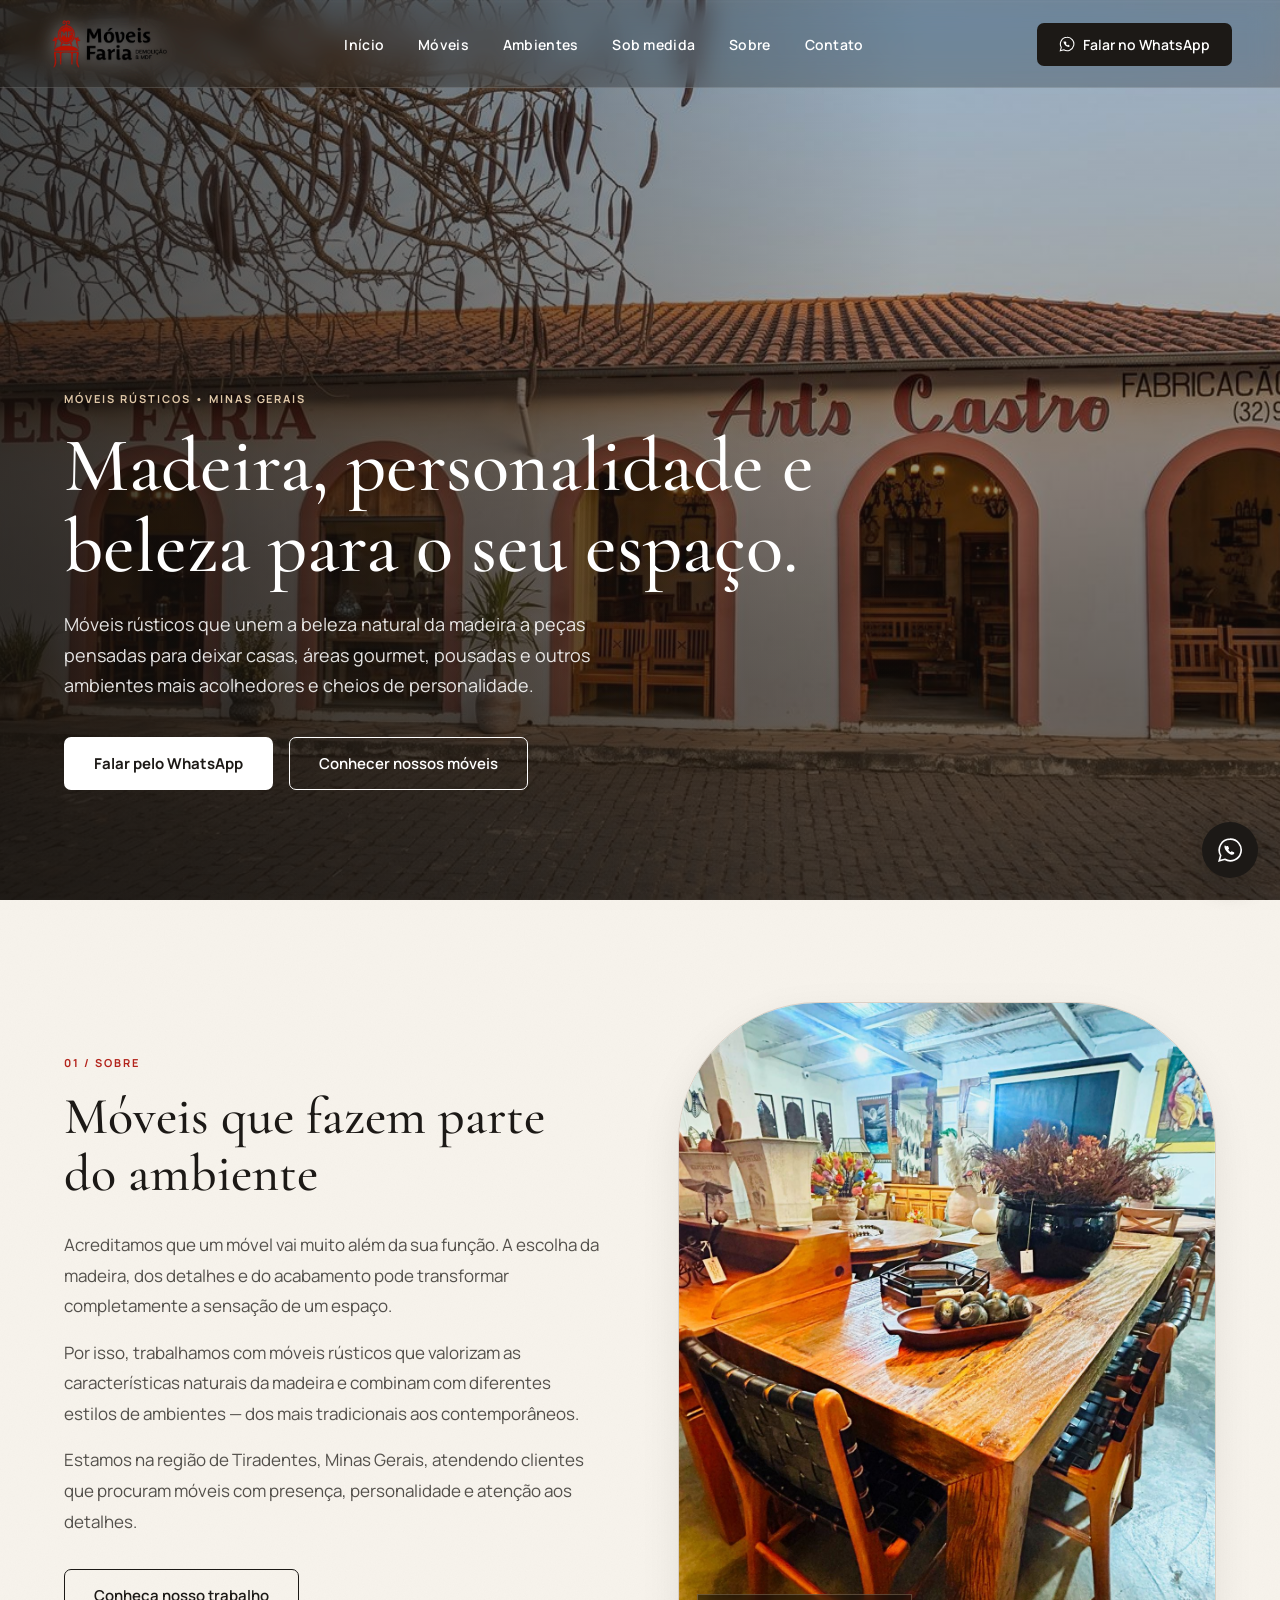
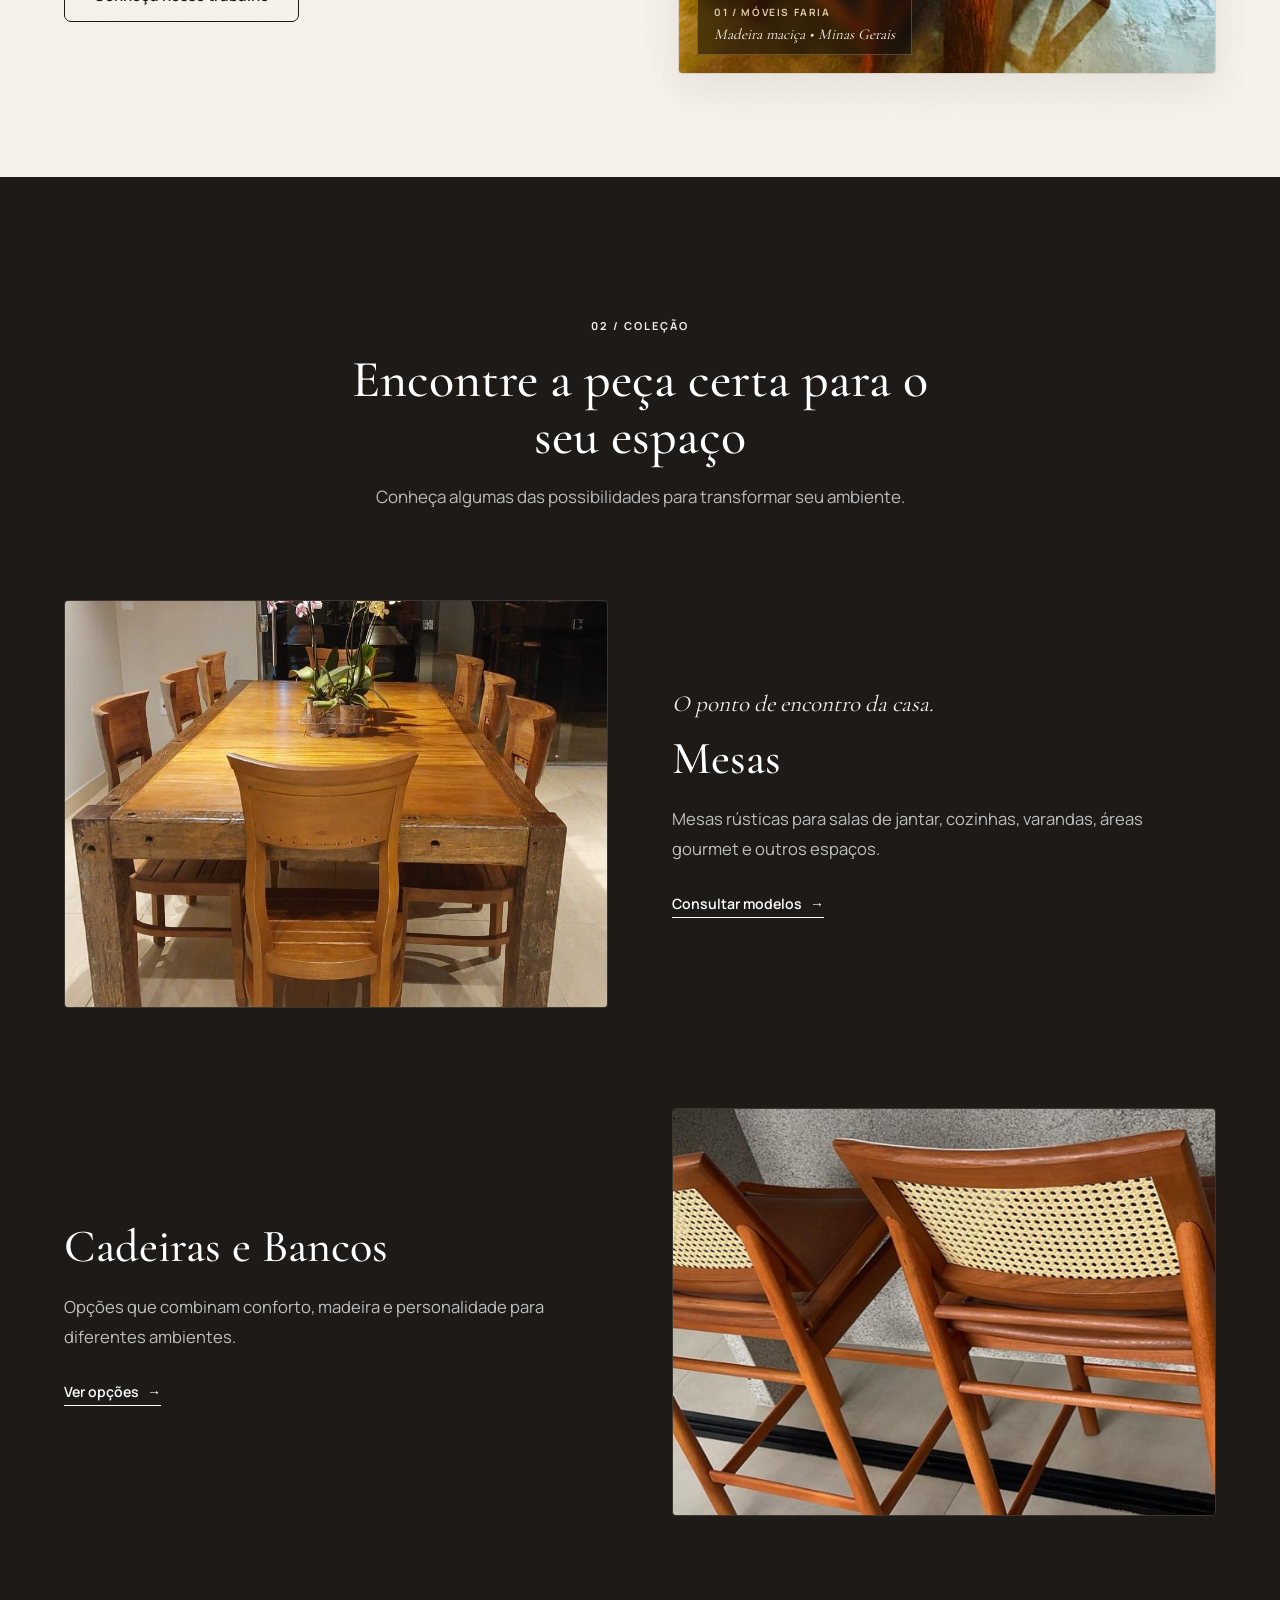
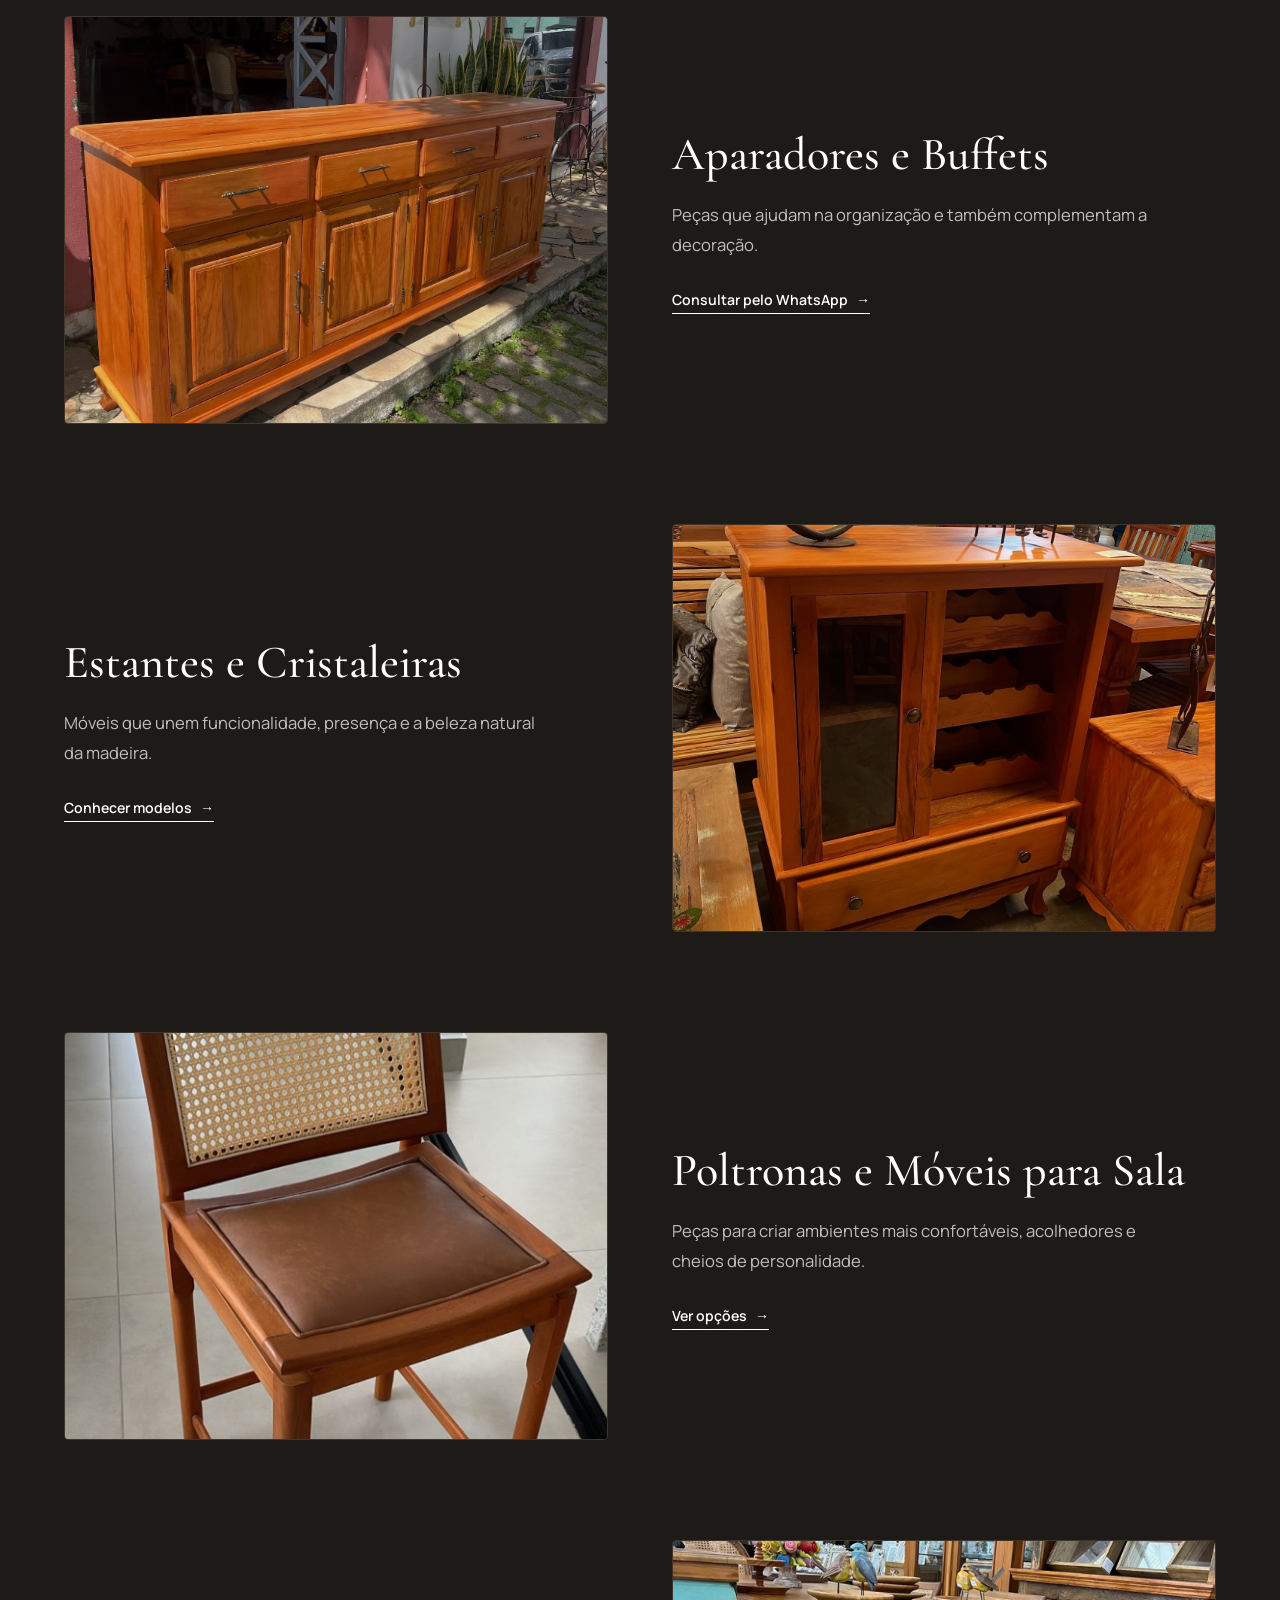
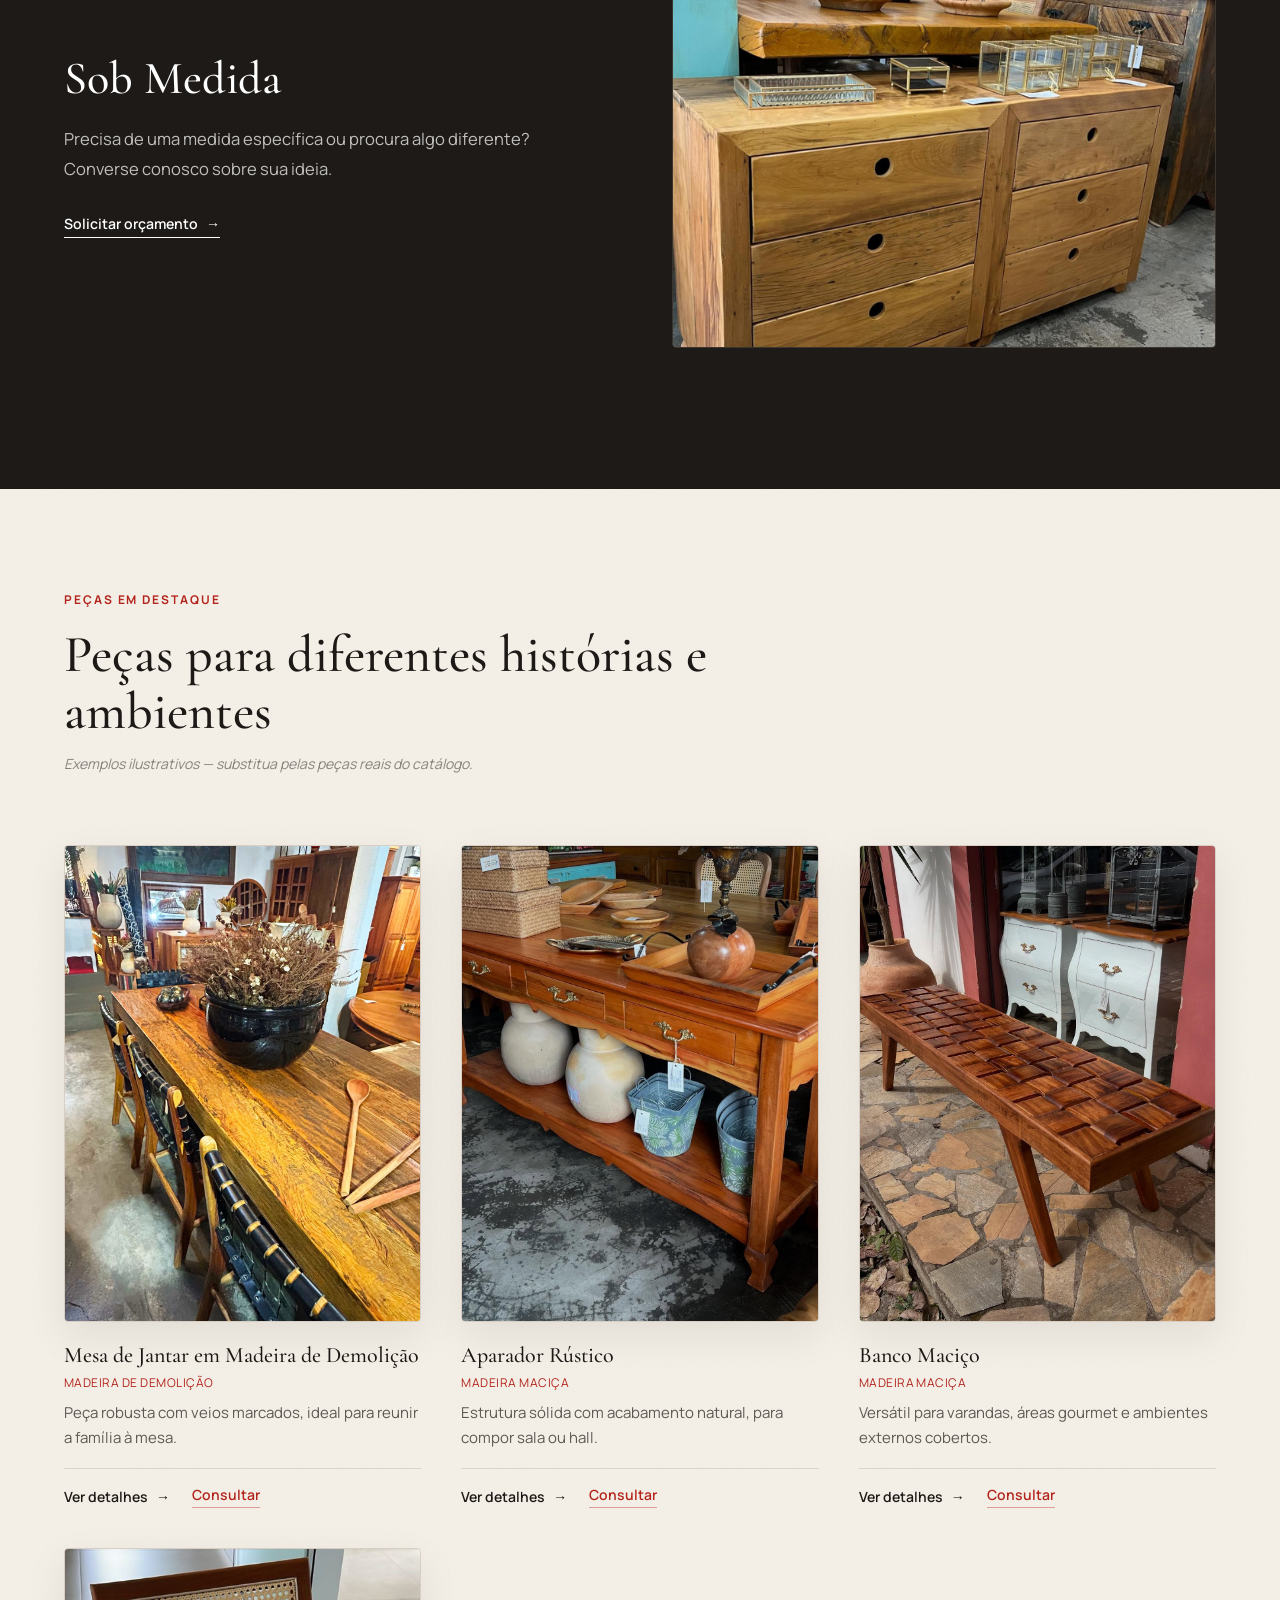
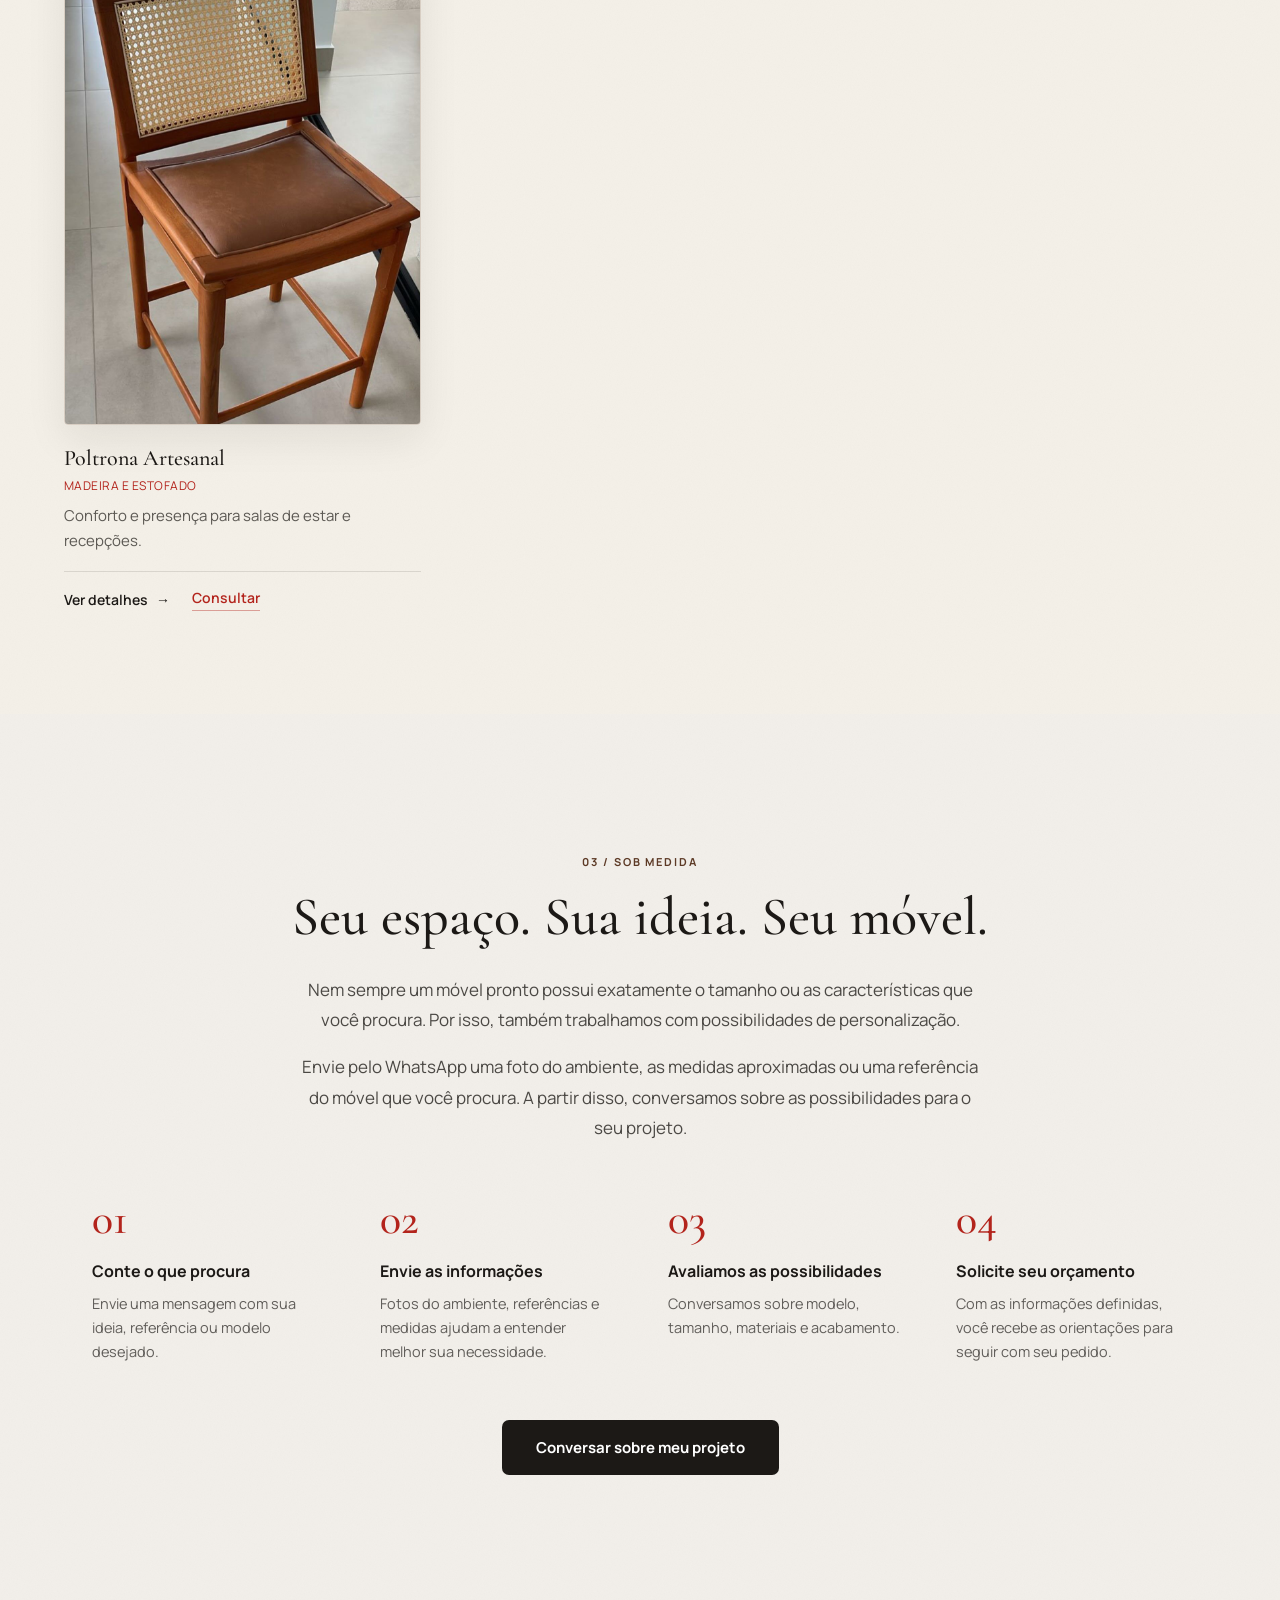
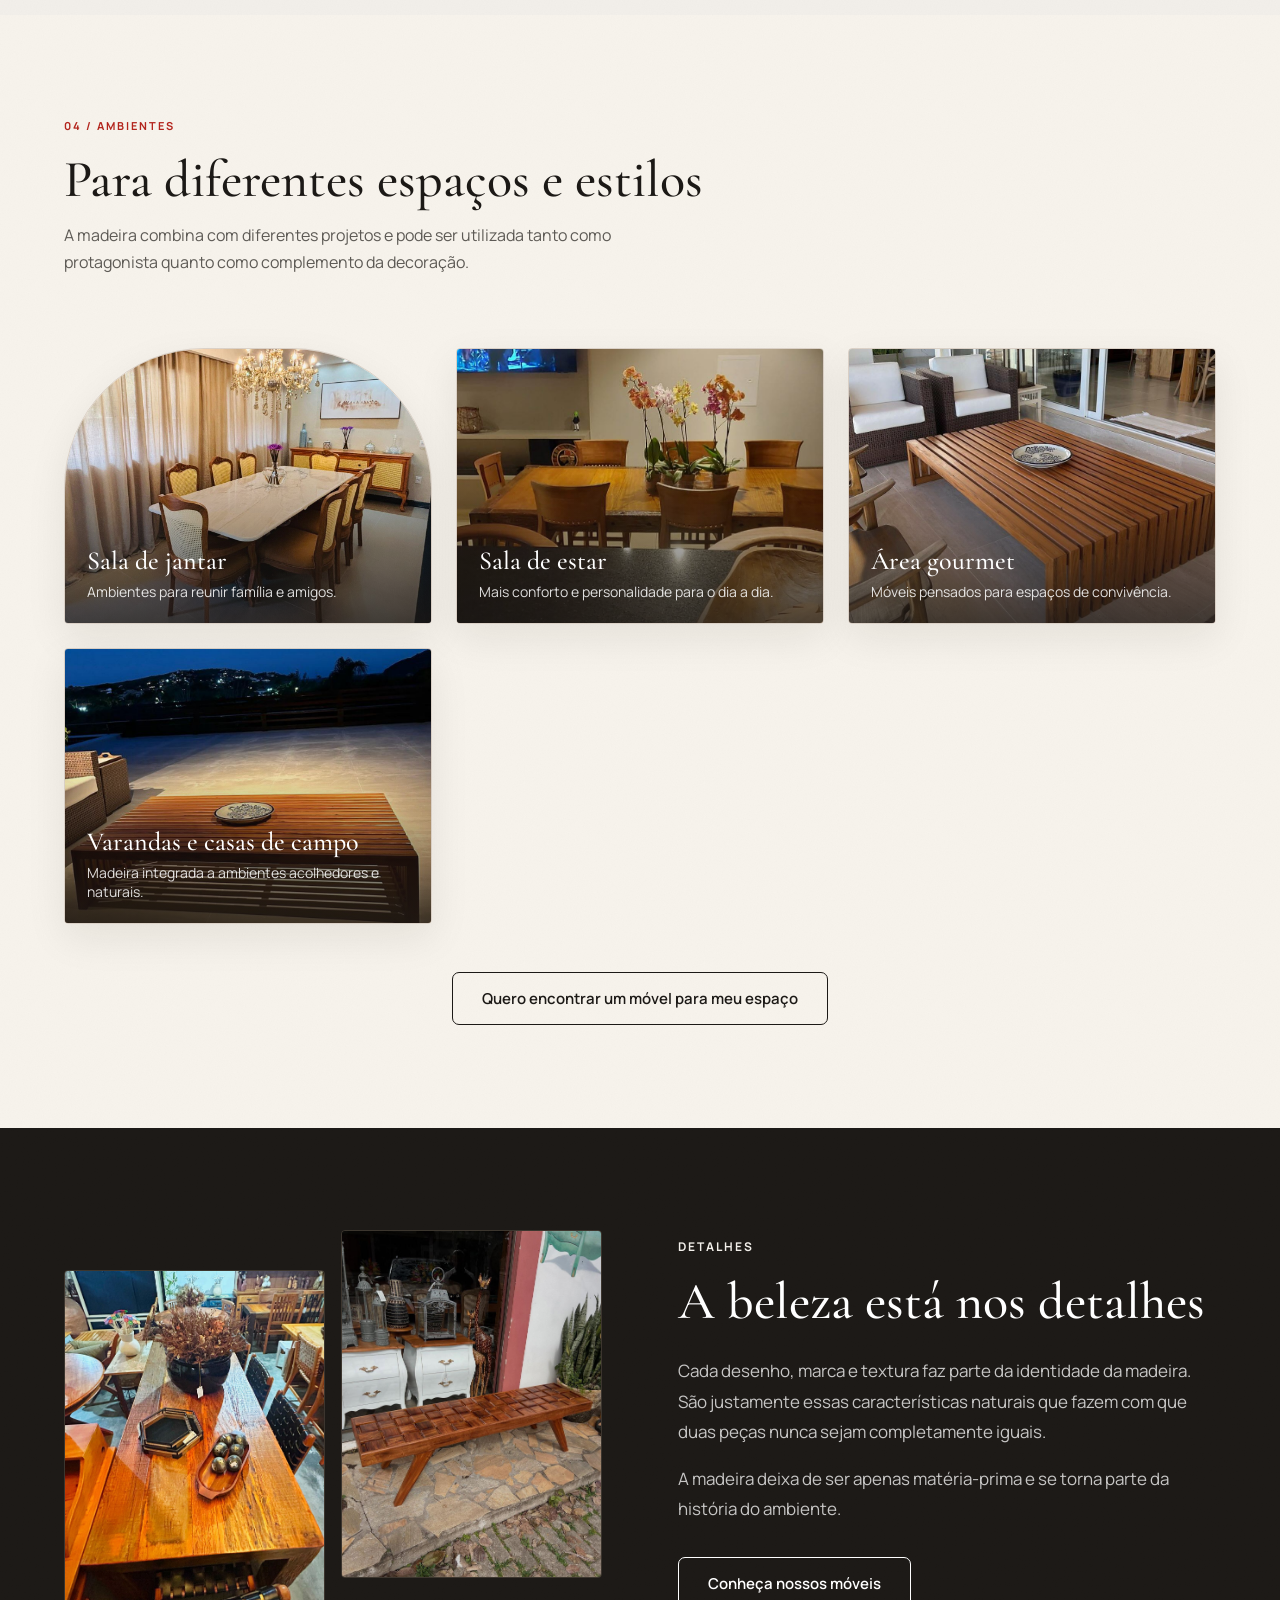
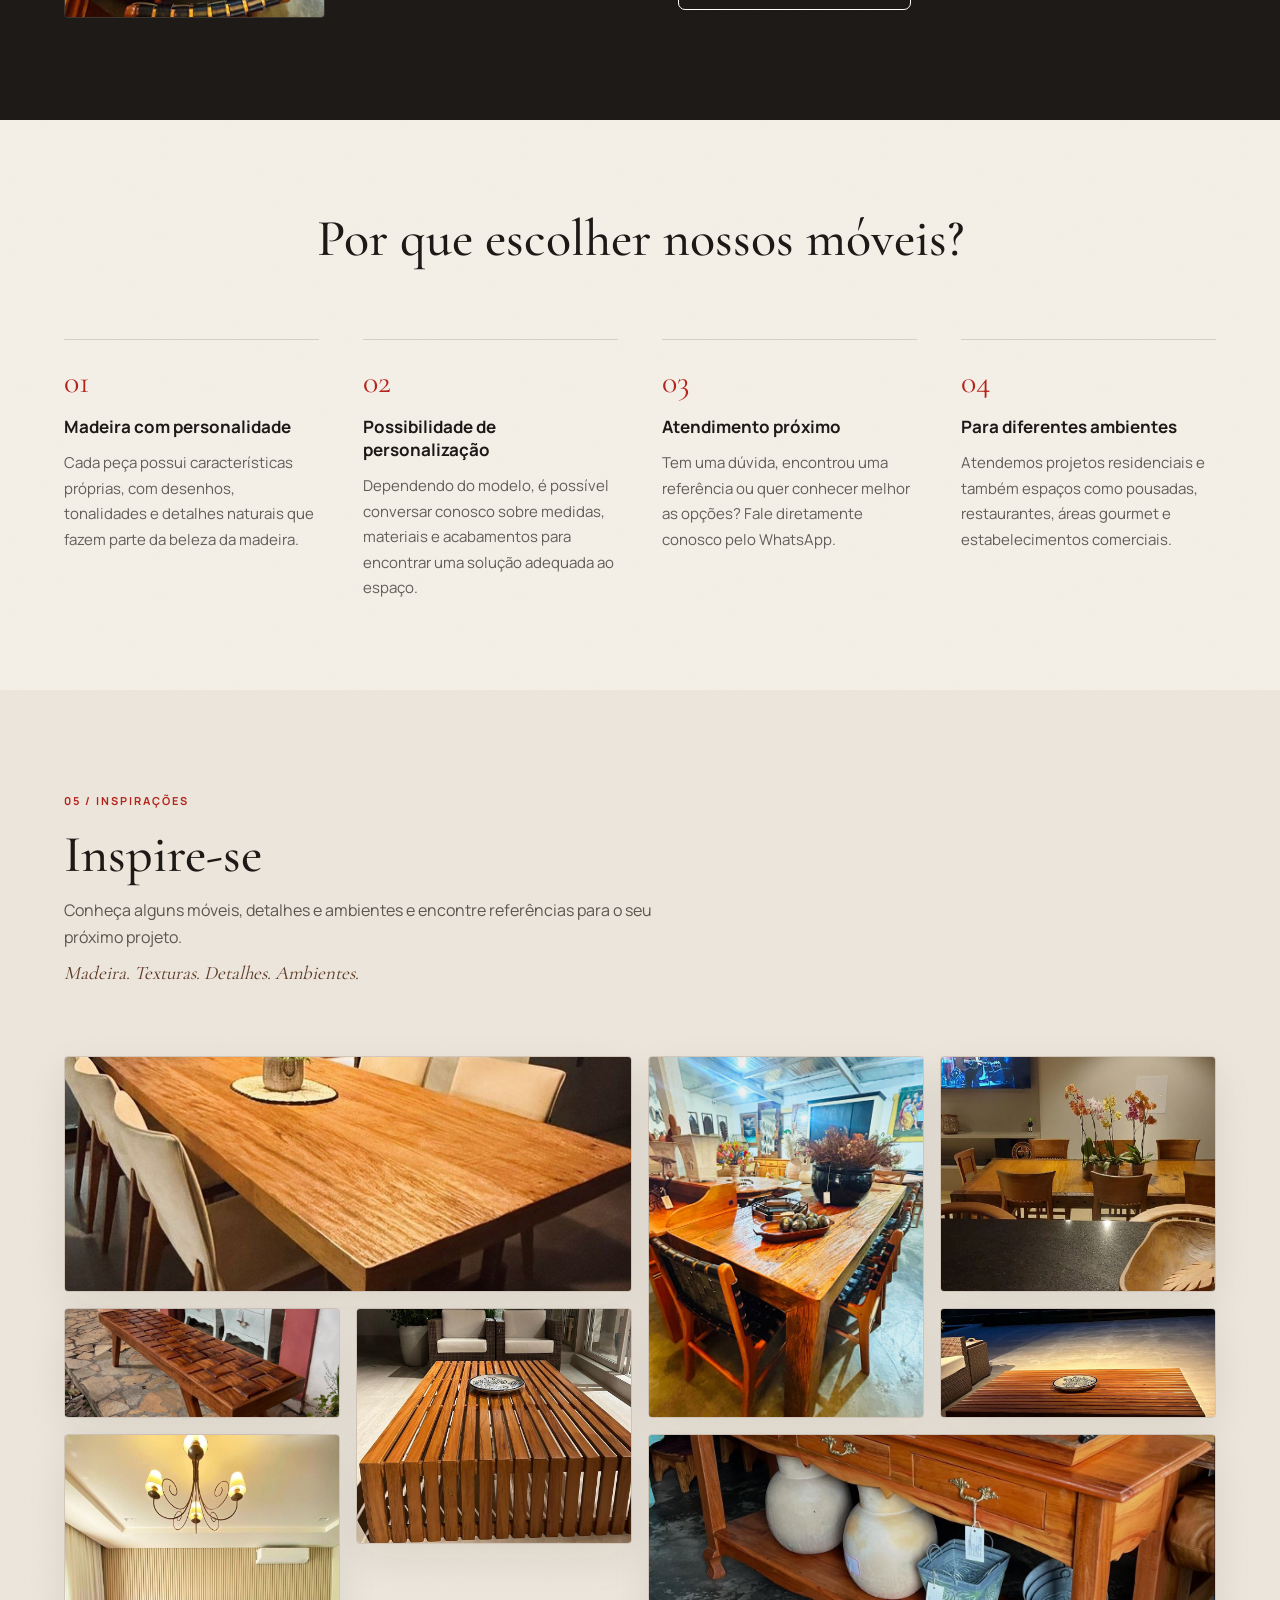
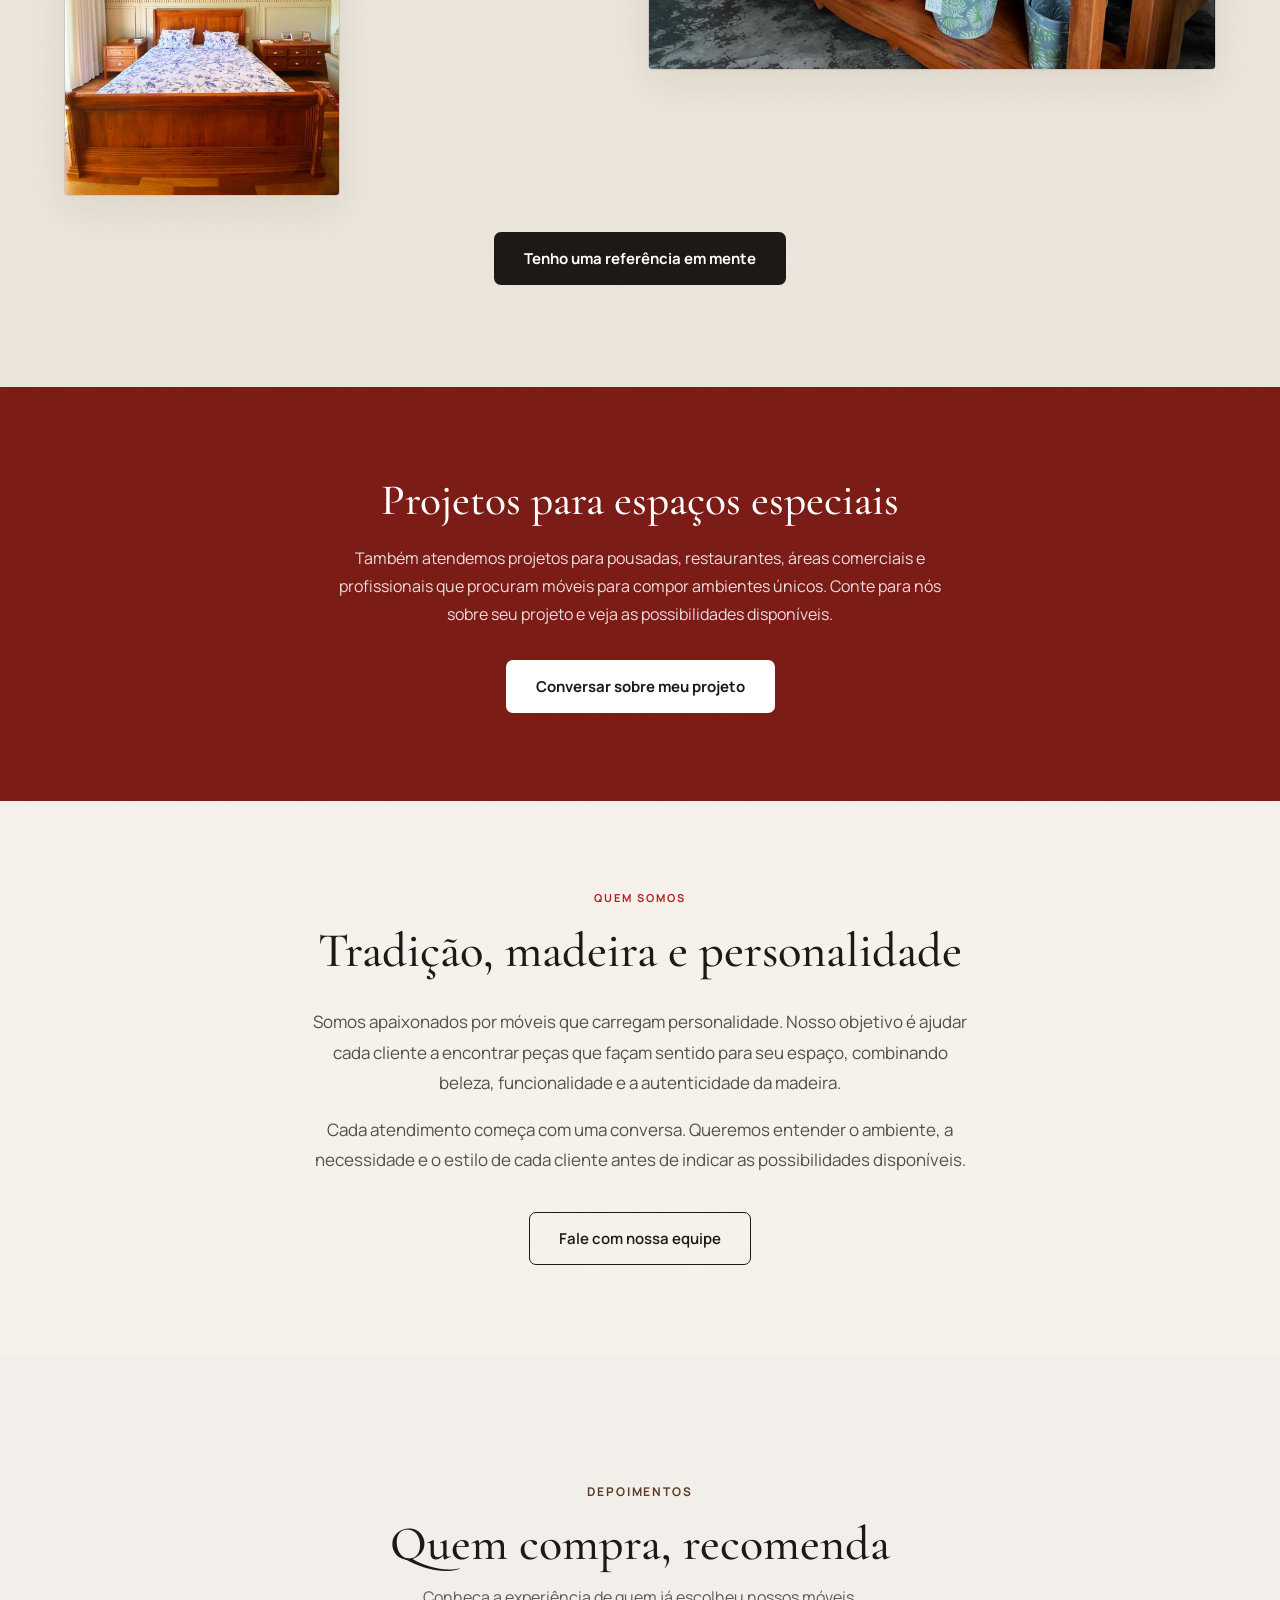
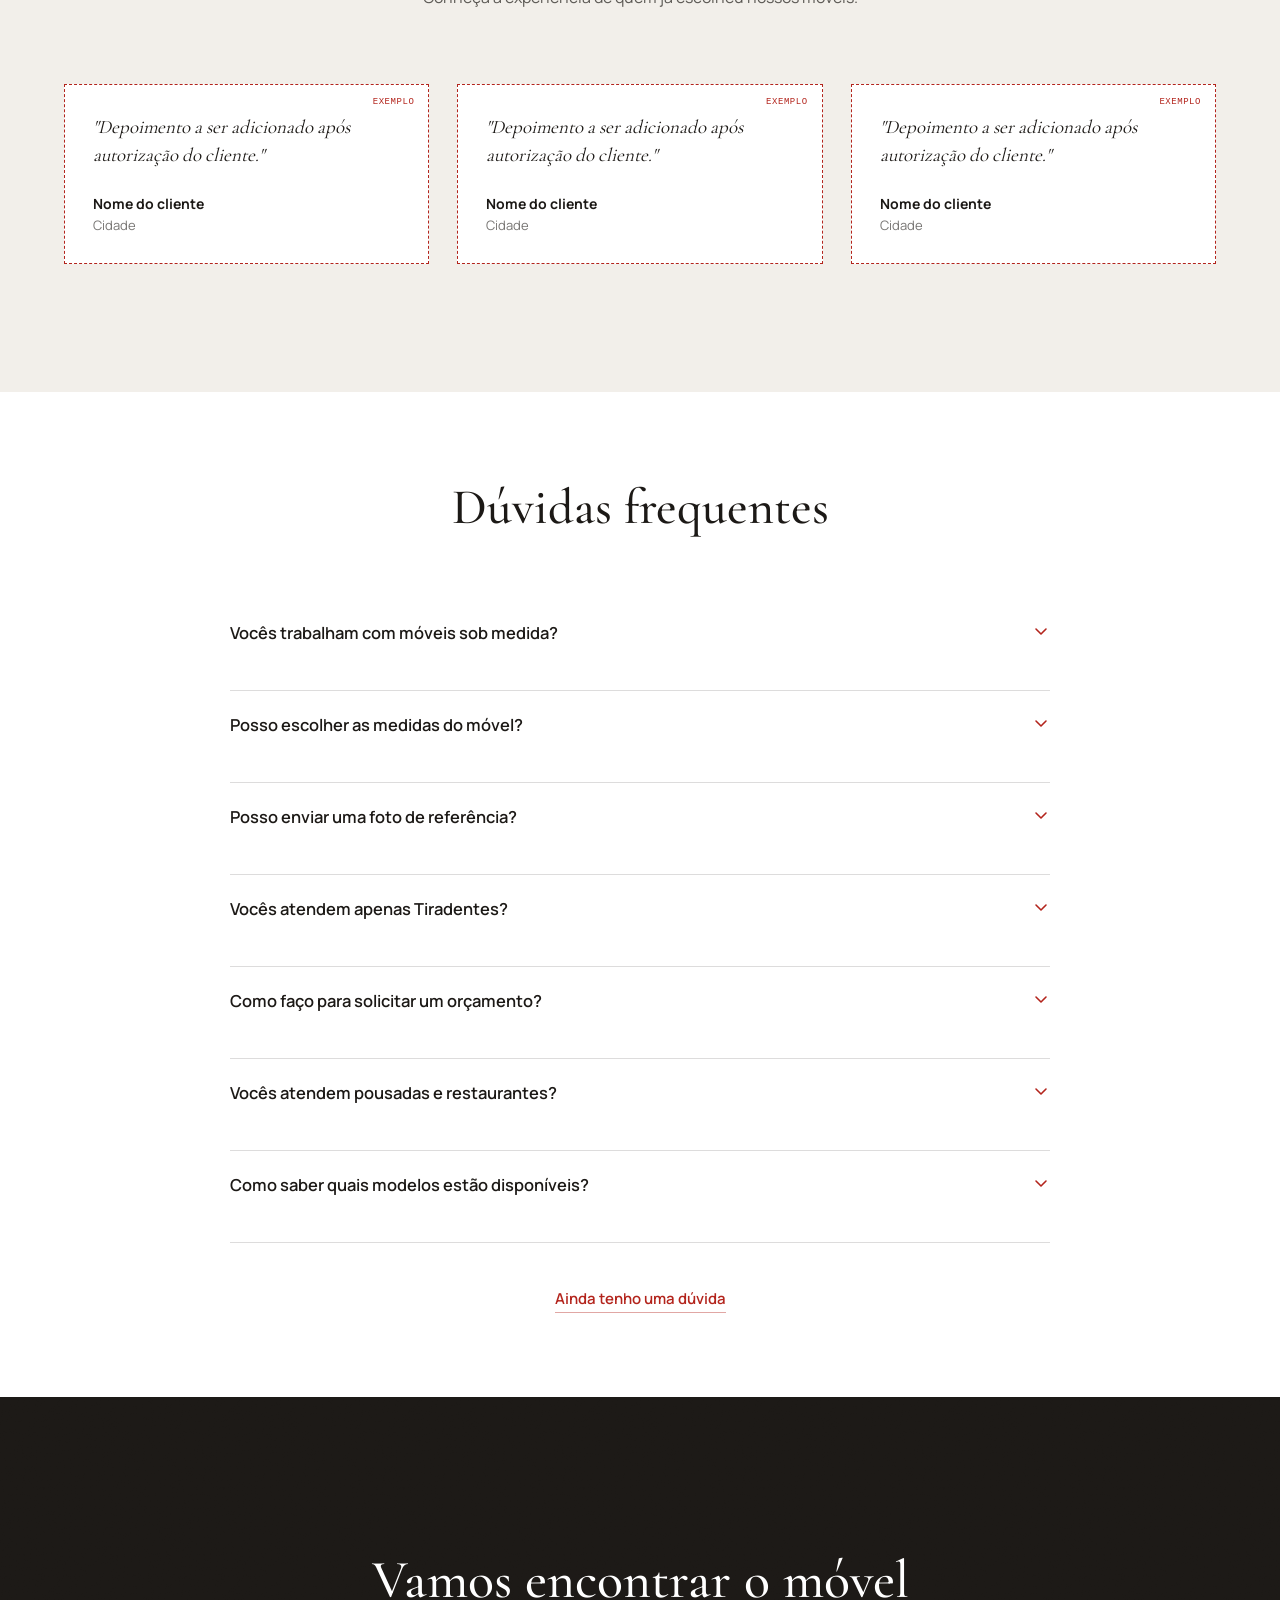
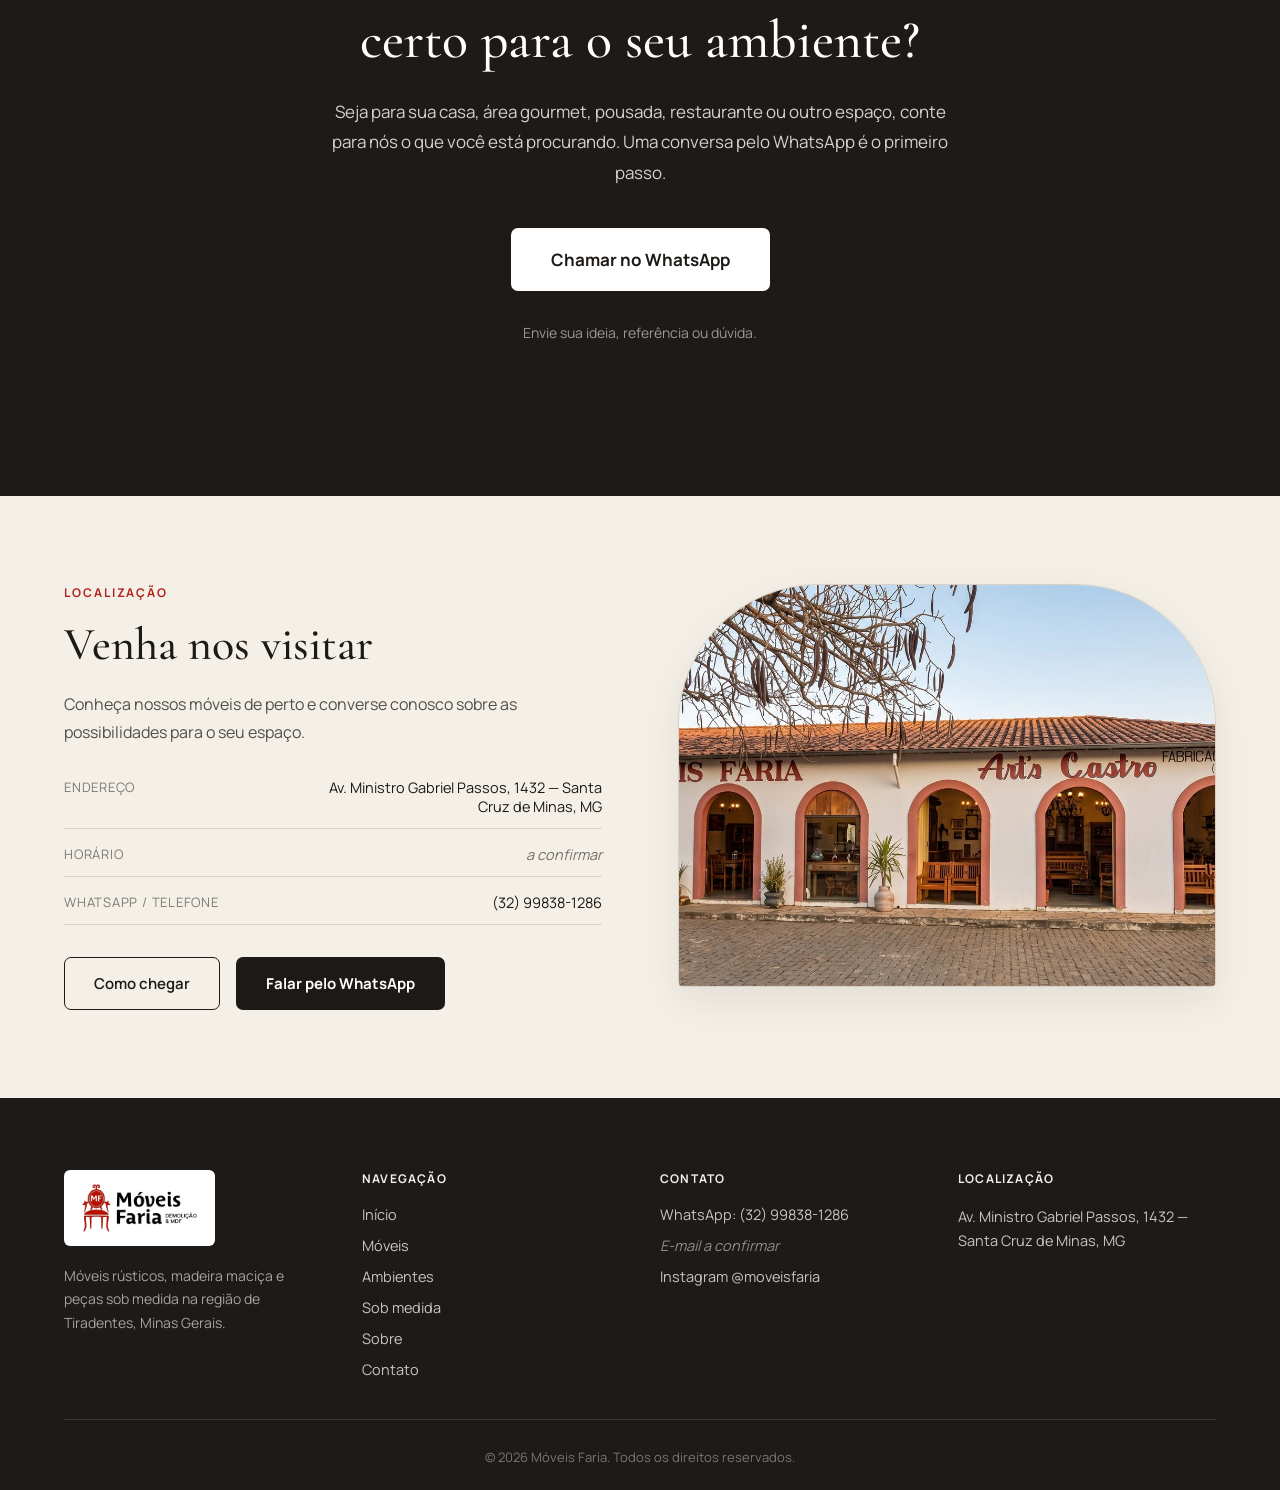
==== commit 79cf0703: "Corrige parágrafos centralizados colados à esquerda O CSS global (p { max-width: 640px }) limitava a" ====
--- a/index.html
+++ b/index.html
@@ -553,7 +553,7 @@
     <h2 style="font-family:'Cormorant Garamond',serif;font-weight:500;font-size:clamp(32px,4.2vw,68px);line-height:1.12;color:#FFFFFF;margin:0 auto 26px;max-width:760px;text-wrap:balance;">Vamos encontrar o móvel certo para o seu ambiente?</h2>
     <p style="font-family:'Manrope',sans-serif;font-size:clamp(17px,1.1vw,19px);line-height:1.8;color:rgba(255,255,255,0.8);margin:0 auto 40px;max-width:640px;">Seja para sua casa, área gourmet, pousada, restaurante ou outro espaço, conte para nós o que você está procurando. Uma conversa pelo WhatsApp é o primeiro passo.</p>
     <a class="btn-fill-light" href="https://wa.me/5532998381286?text=Ol%C3%A1!%20Conheci%20voc%C3%AAs%20pelo%20site%20e%20gostaria%20de%20saber%20mais%20sobre%20os%20m%C3%B3veis." target="_blank" rel="noopener" style="display:inline-flex;align-items:center;gap:12px;font-family:'Manrope',sans-serif;font-size:17px;font-weight:700;padding:20px 40px;border-radius:7px;text-decoration:none;transition:background .3s ease;">Chamar no WhatsApp</a>
-    <p style="font-family:'Manrope',sans-serif;font-size:14px;color:rgba(255,255,255,0.55);margin:32px 0 0;">Envie sua ideia, referência ou dúvida.</p>
+    <p style="font-family:'Manrope',sans-serif;font-size:14px;color:rgba(255,255,255,0.55);margin:32px auto 0;">Envie sua ideia, referência ou dúvida.</p>
   </div>
 </section>
 
@@ -622,7 +622,7 @@
       <p style="font-family:'Manrope',sans-serif;font-size:14.5px;line-height:1.7;color:rgba(255,255,255,0.75);margin:0;">Av. Ministro Gabriel Passos, 1432 — Santa Cruz de Minas, MG</p>
     </div>
   </div>
-  <p style="font-family:'Manrope',sans-serif;font-size:13px;color:rgba(255,255,255,0.4);text-align:center;margin:28px 0 0;">© 2026 Móveis Faria. Todos os direitos reservados.</p>
+  <p style="font-family:'Manrope',sans-serif;font-size:13px;color:rgba(255,255,255,0.4);text-align:center;margin:28px auto 0;max-width:none;">© 2026 Móveis Faria. Todos os direitos reservados.</p>
 </footer>
 
 </div>
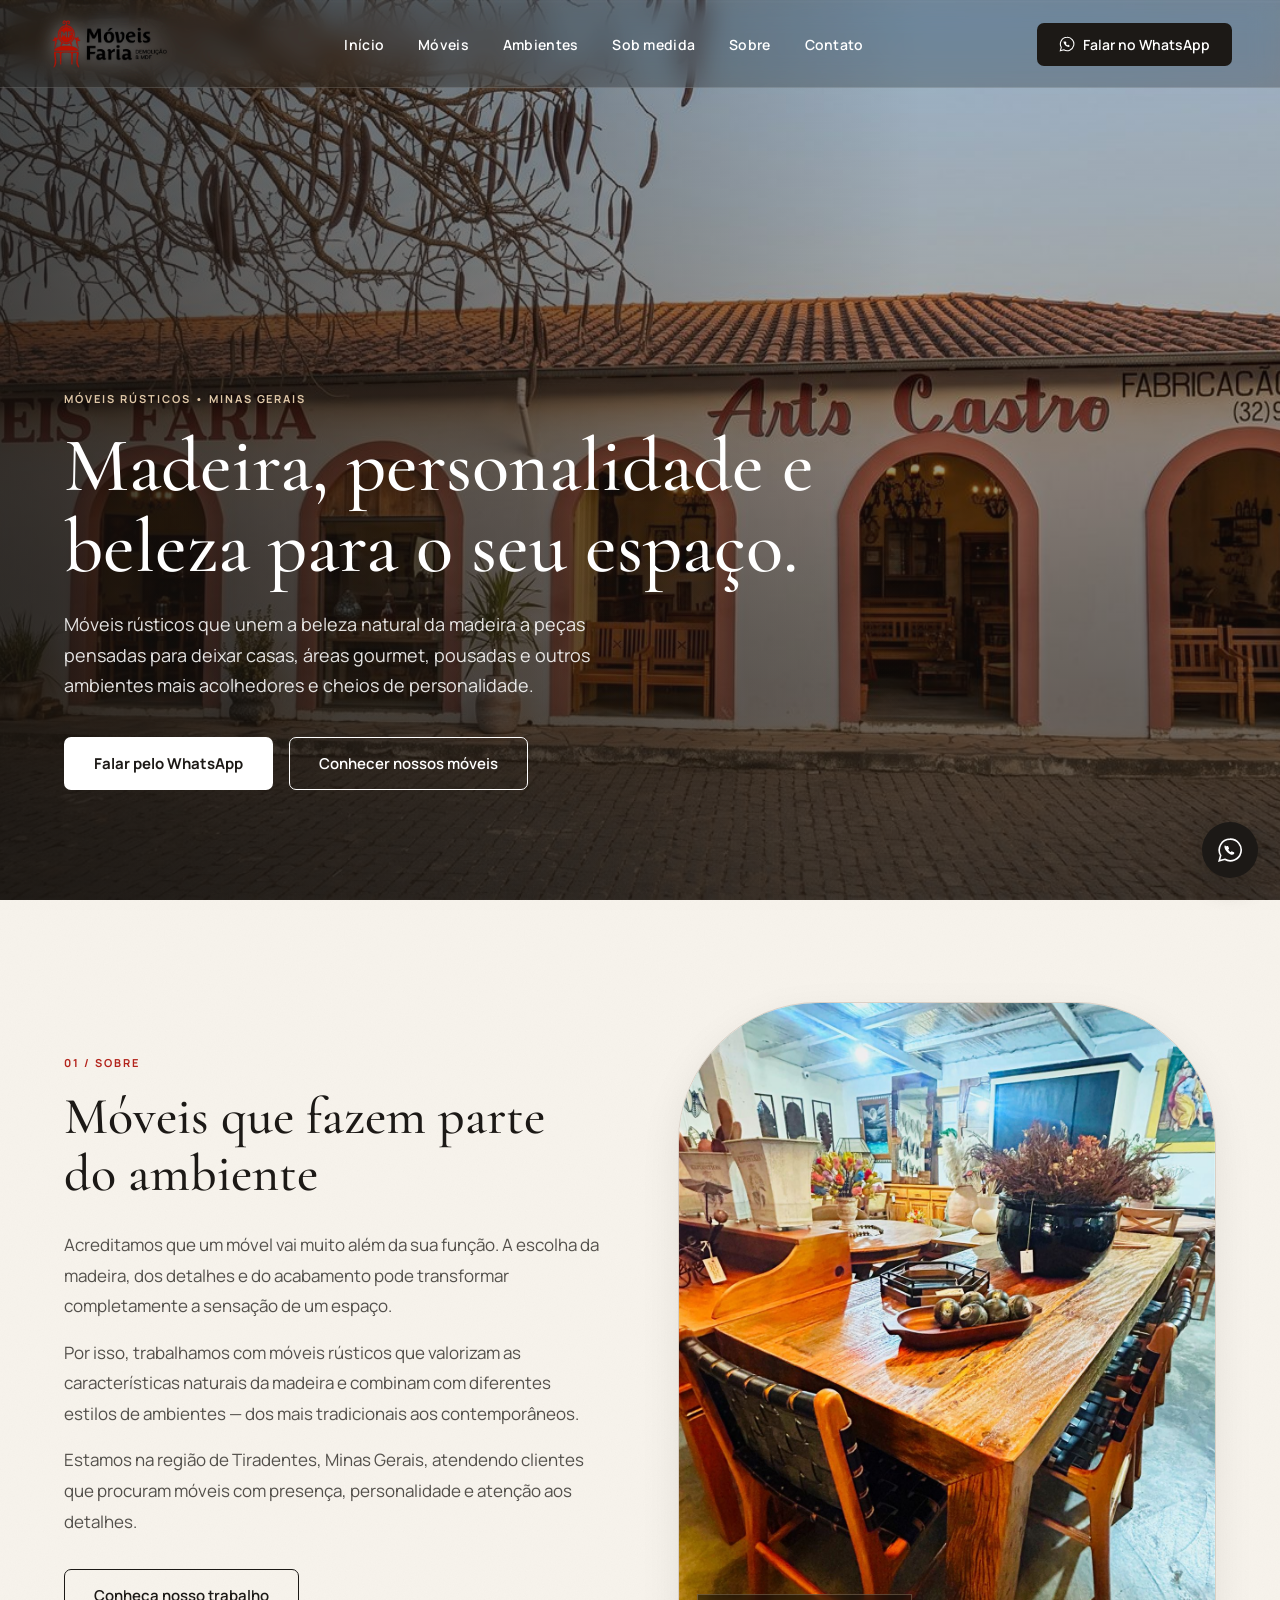
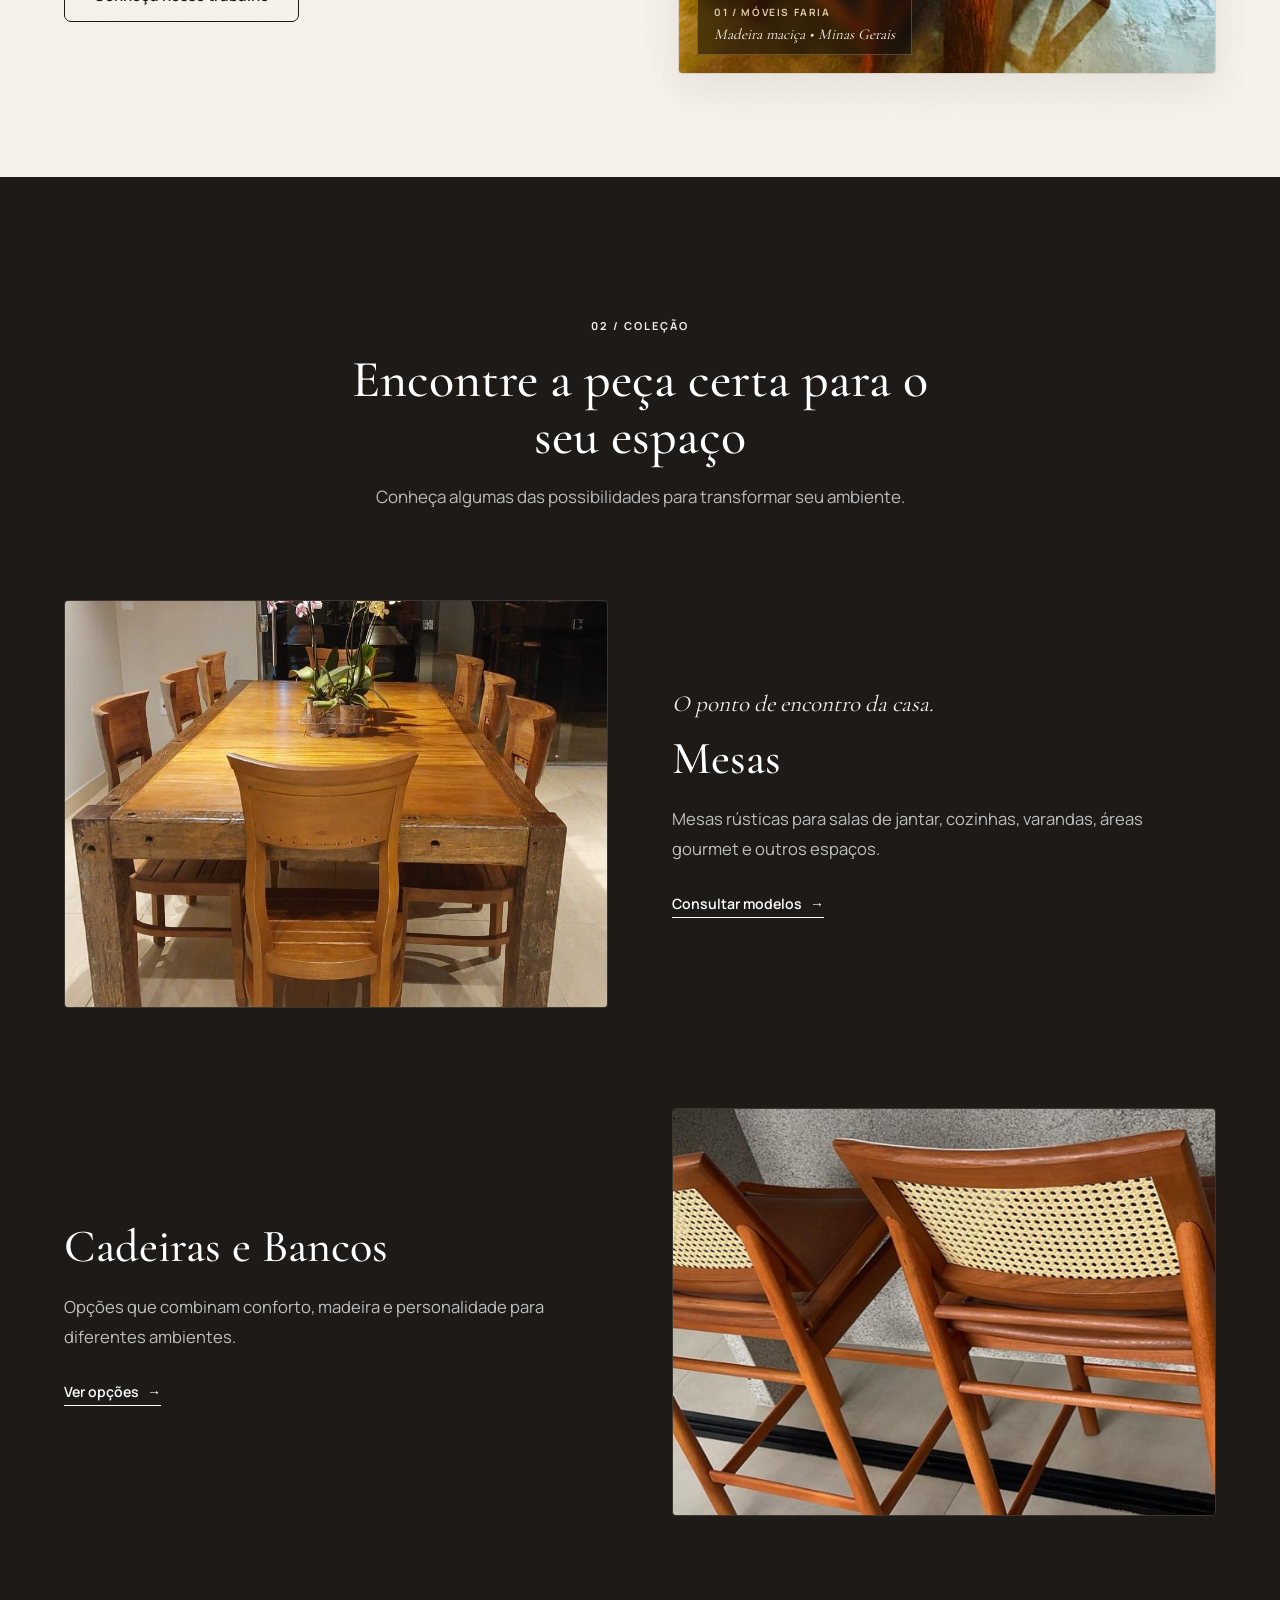
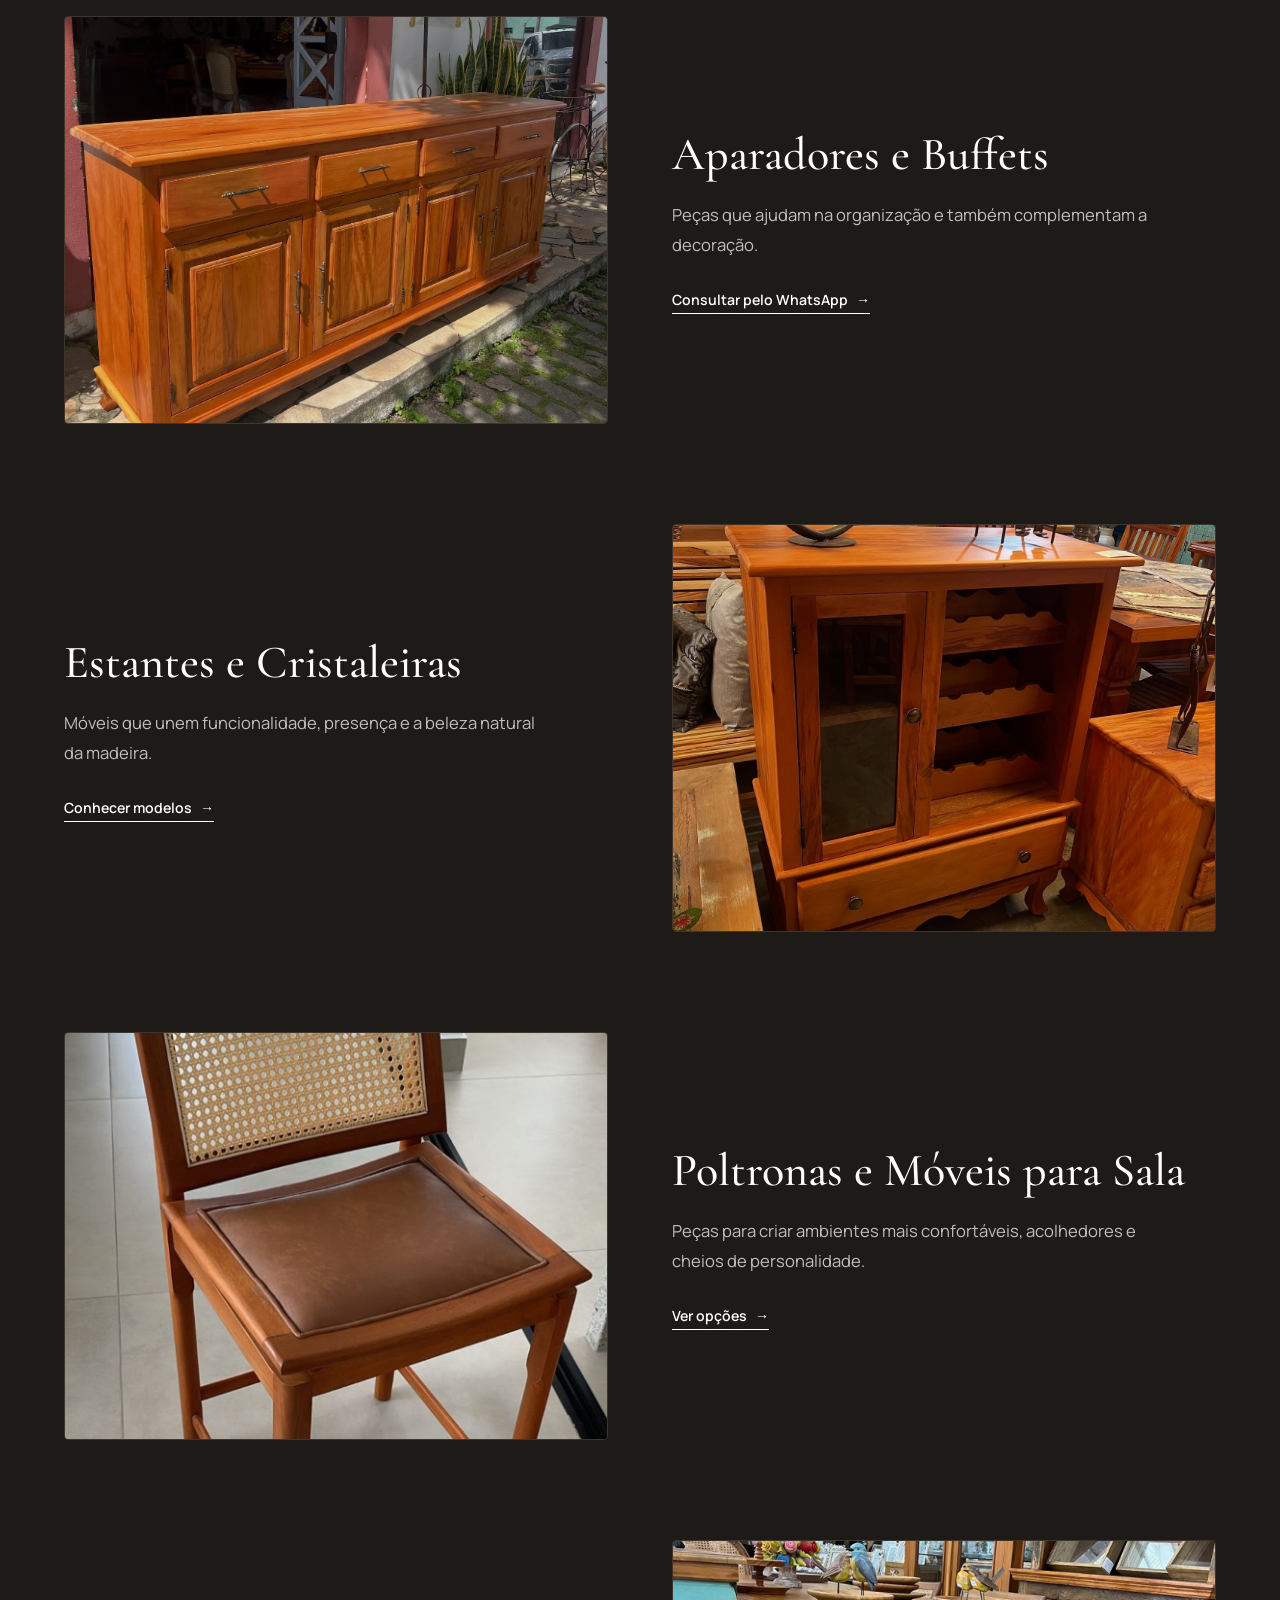
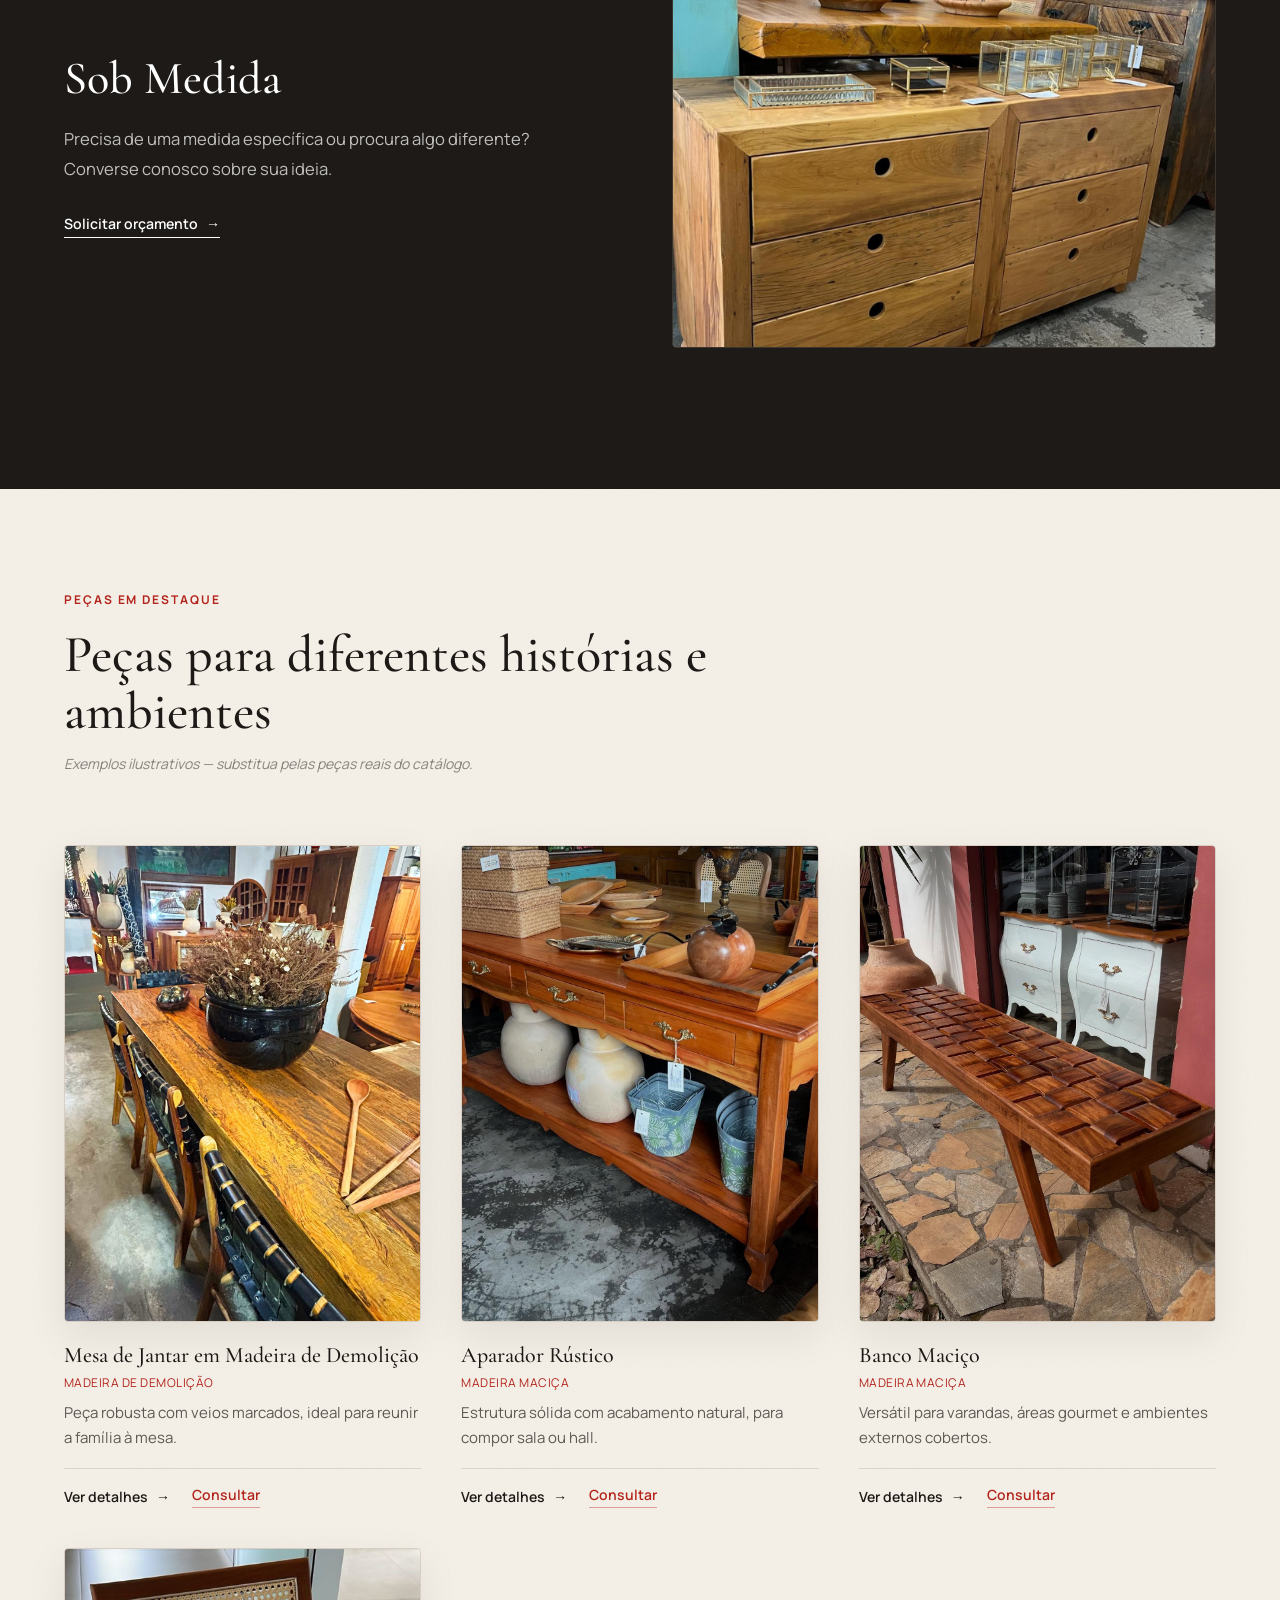
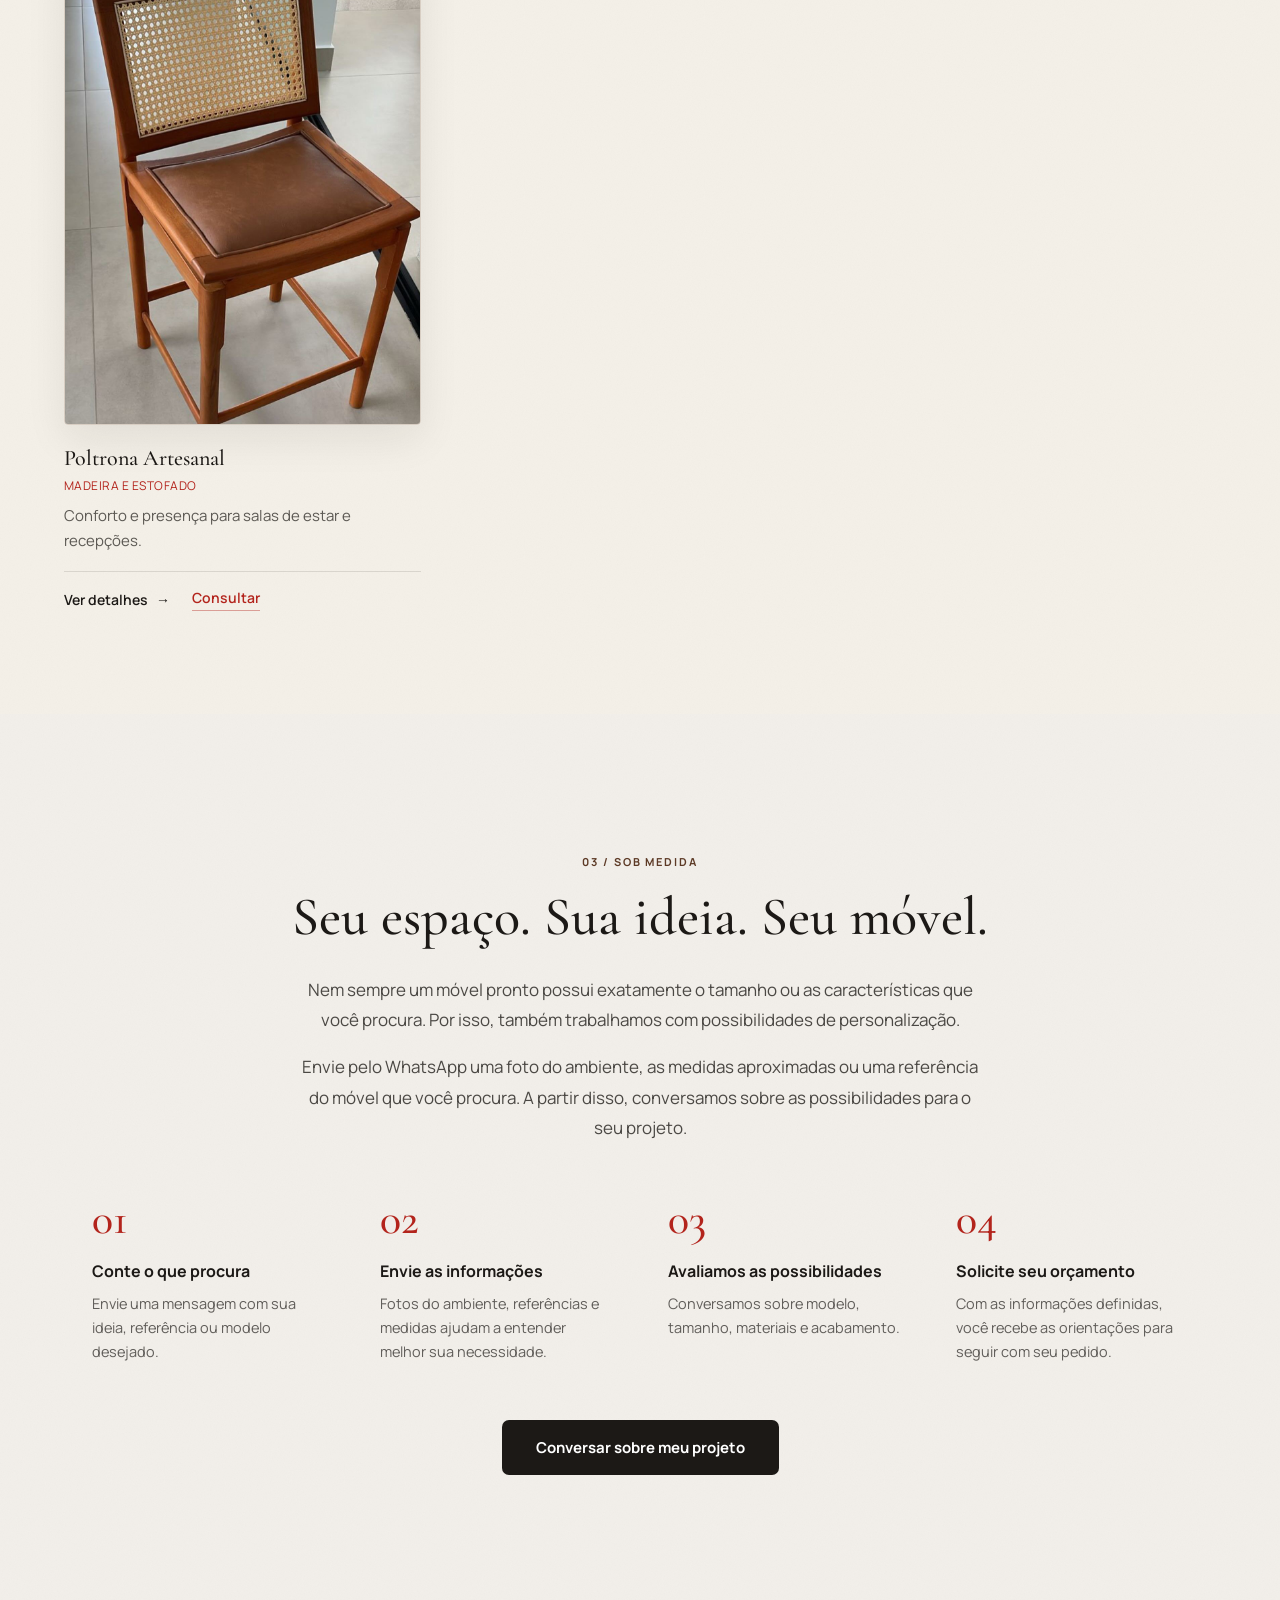
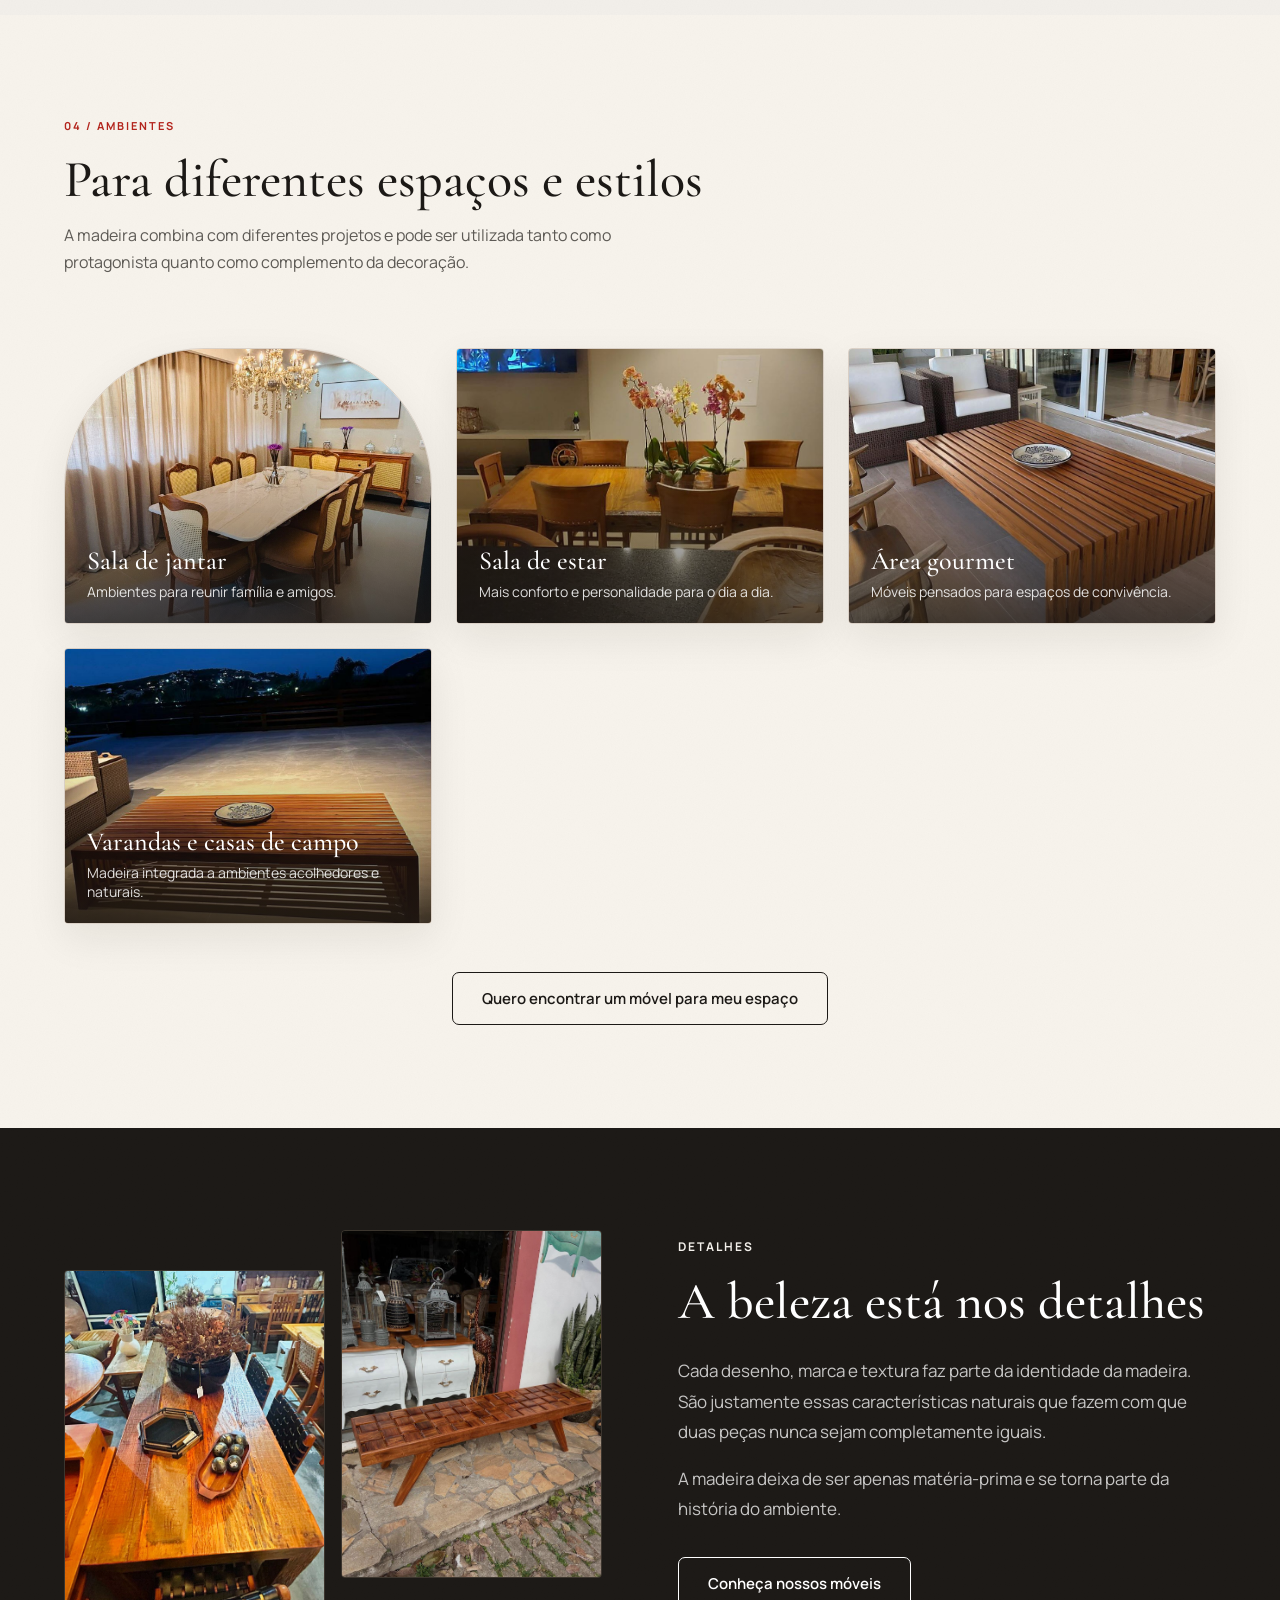
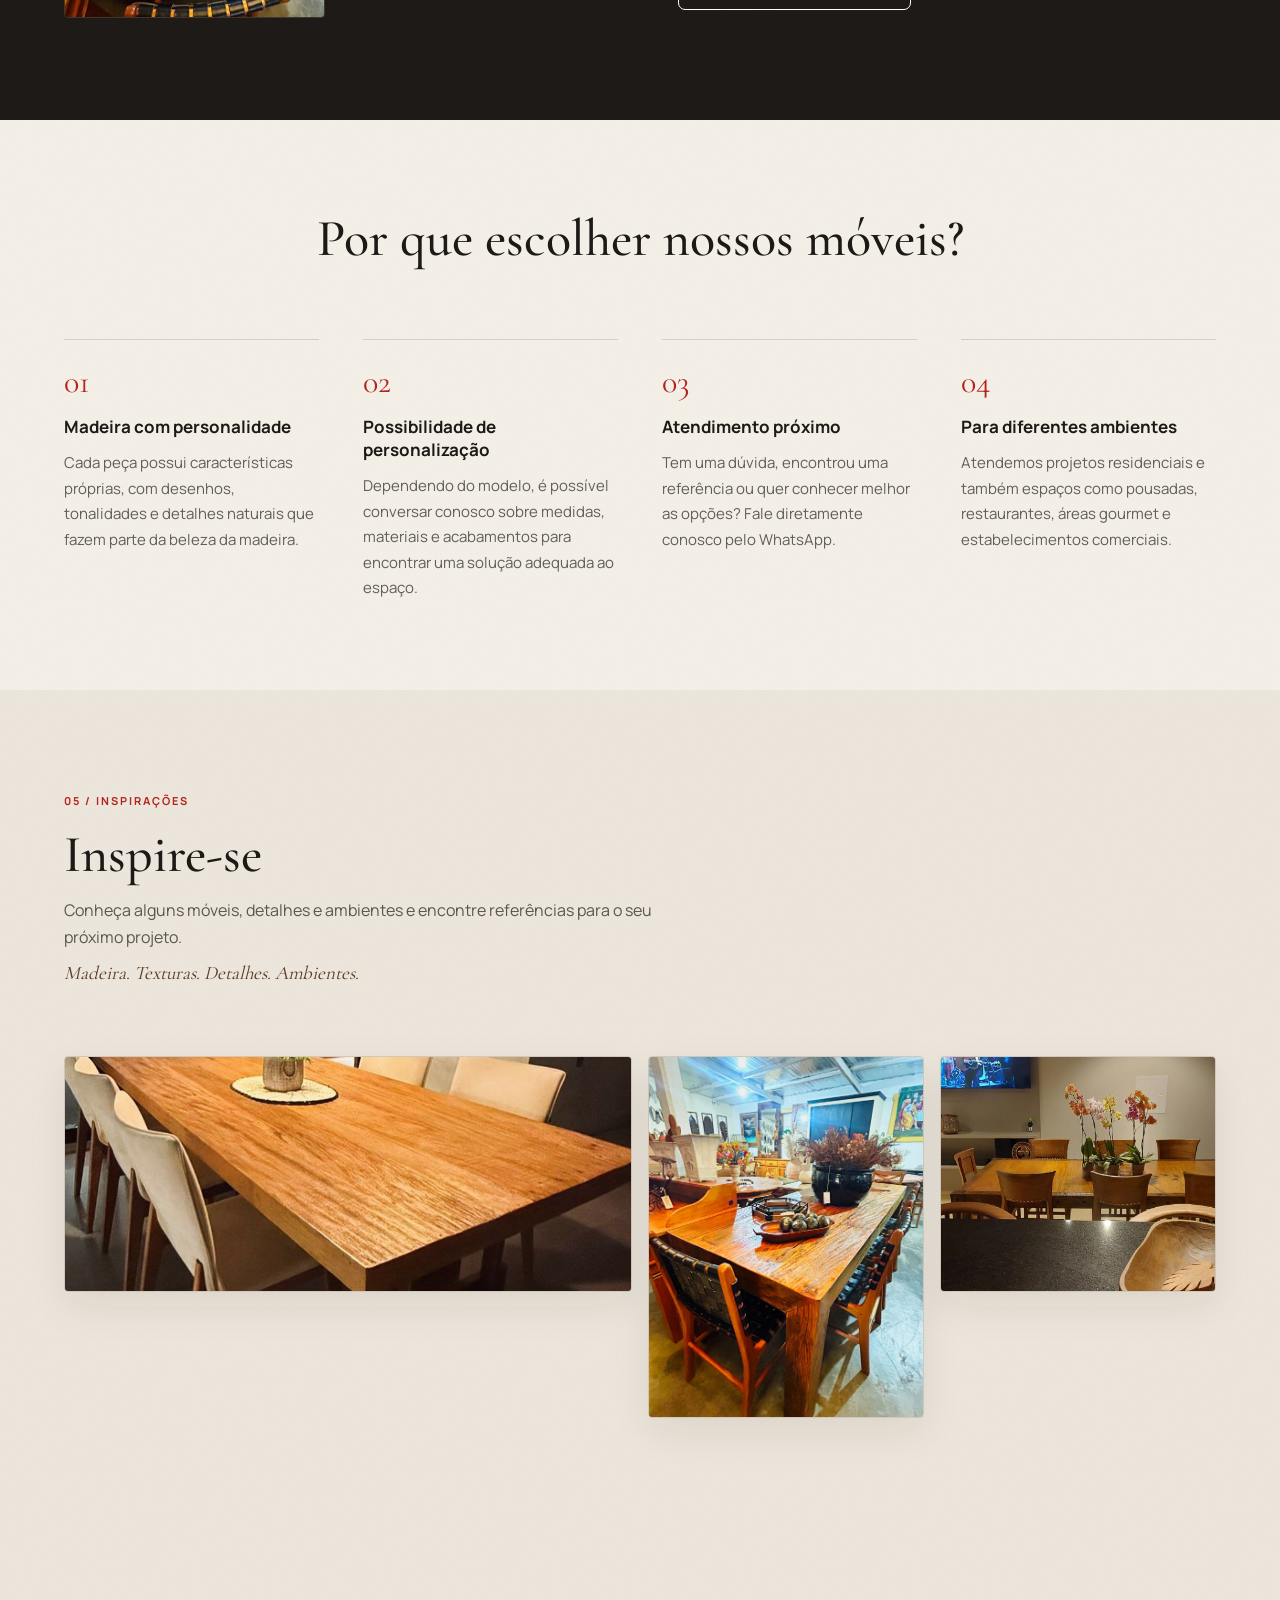
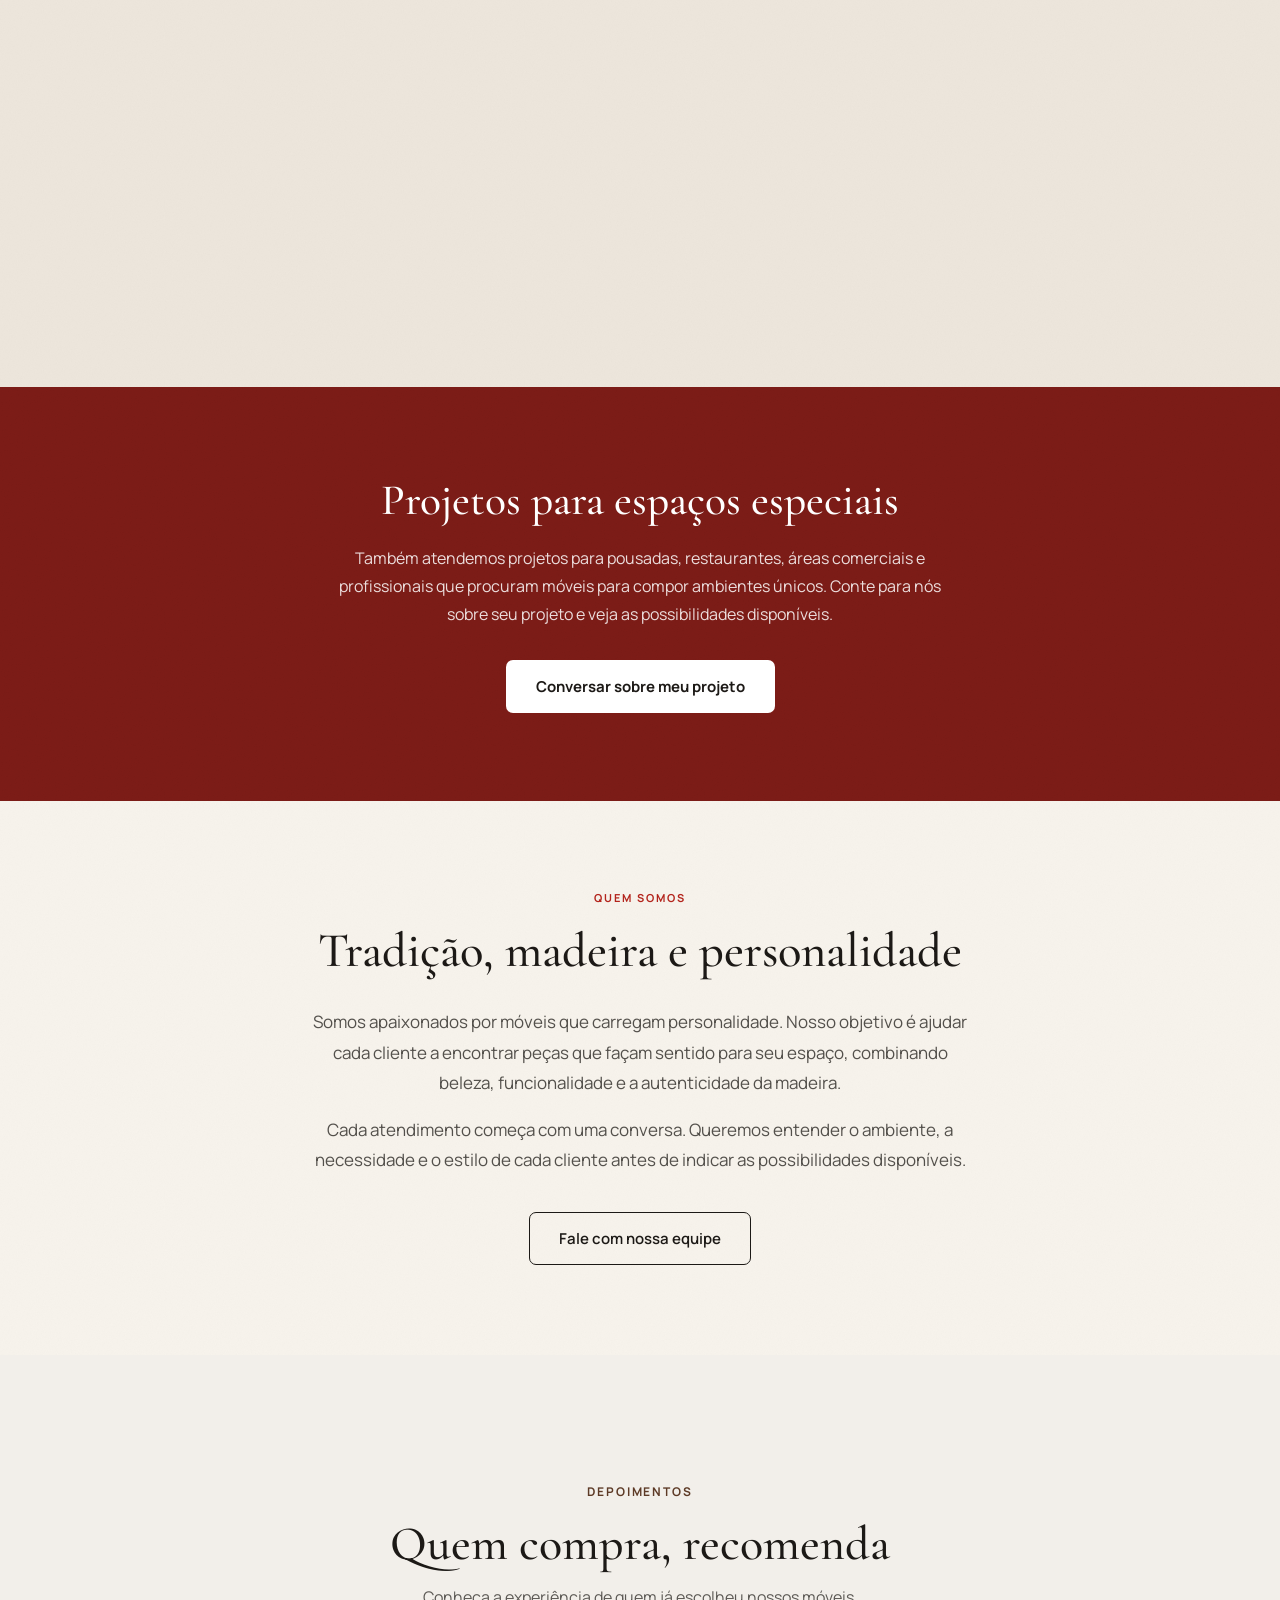
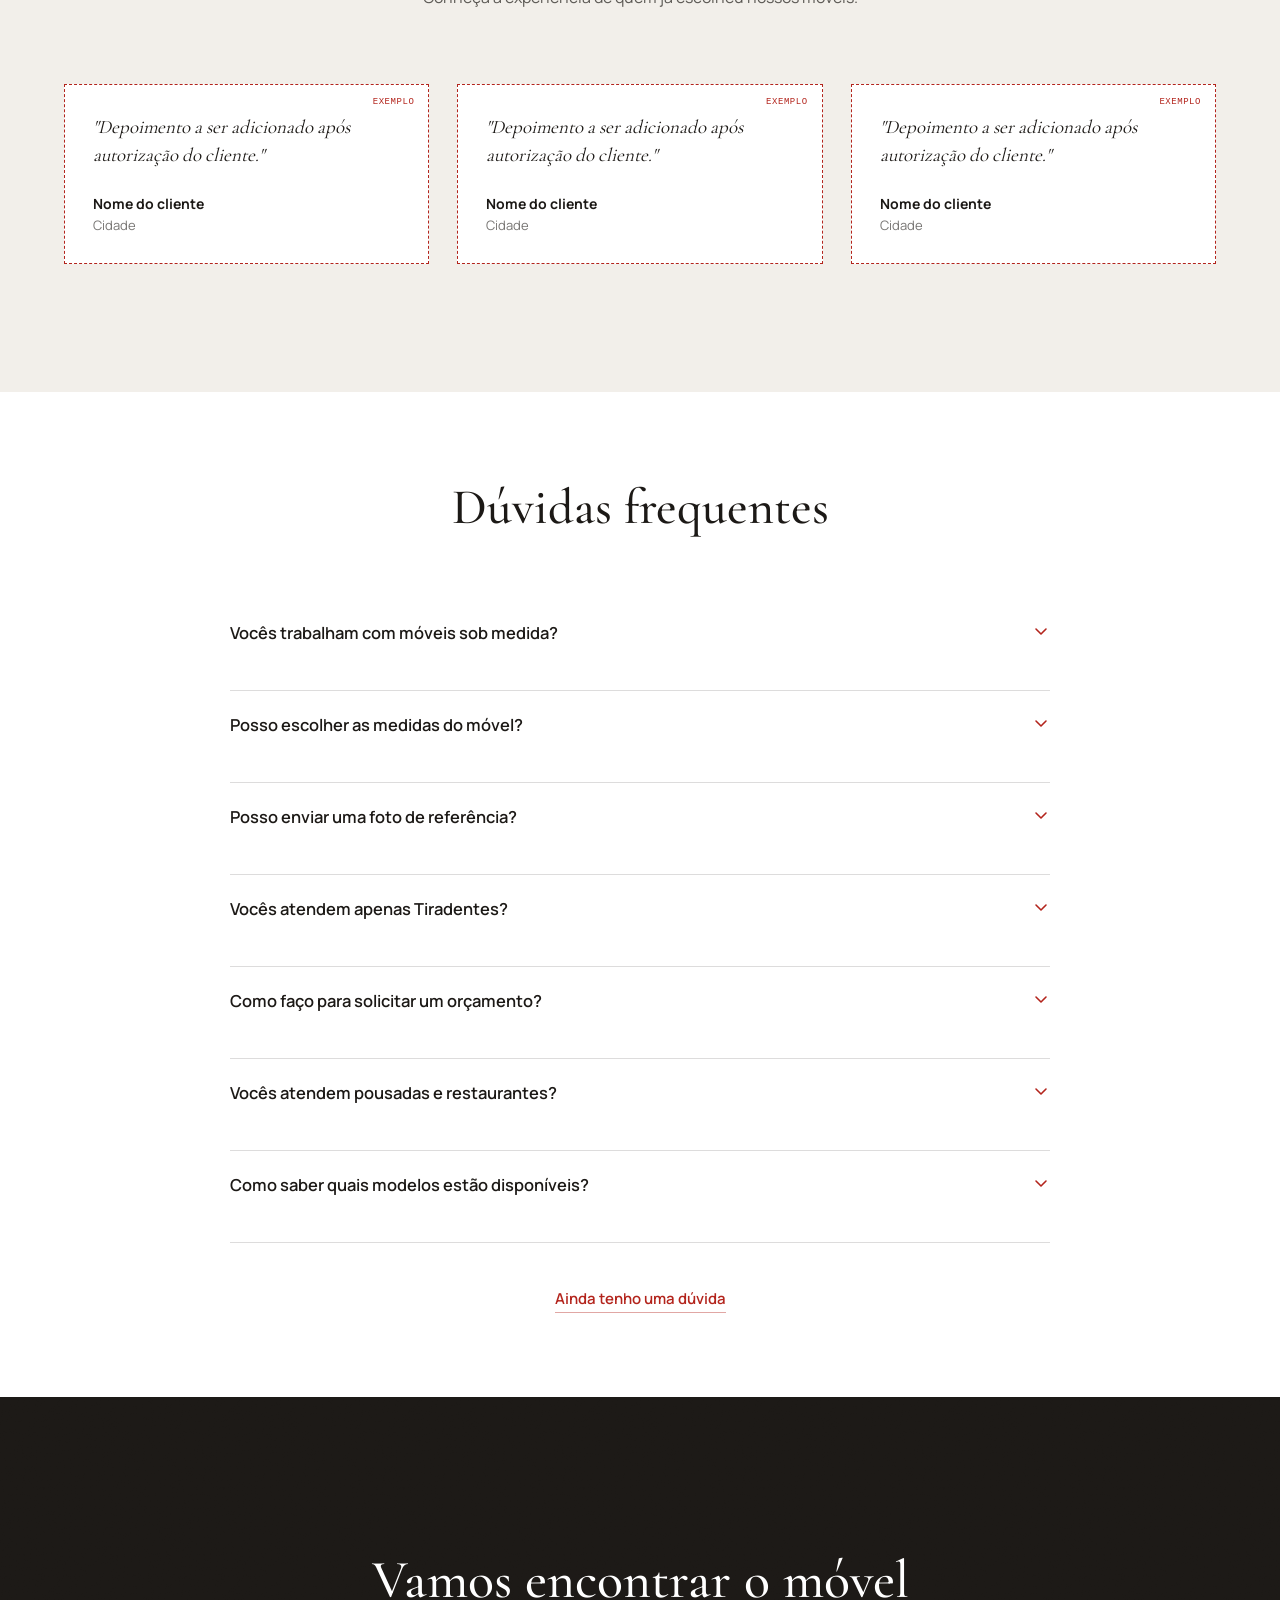
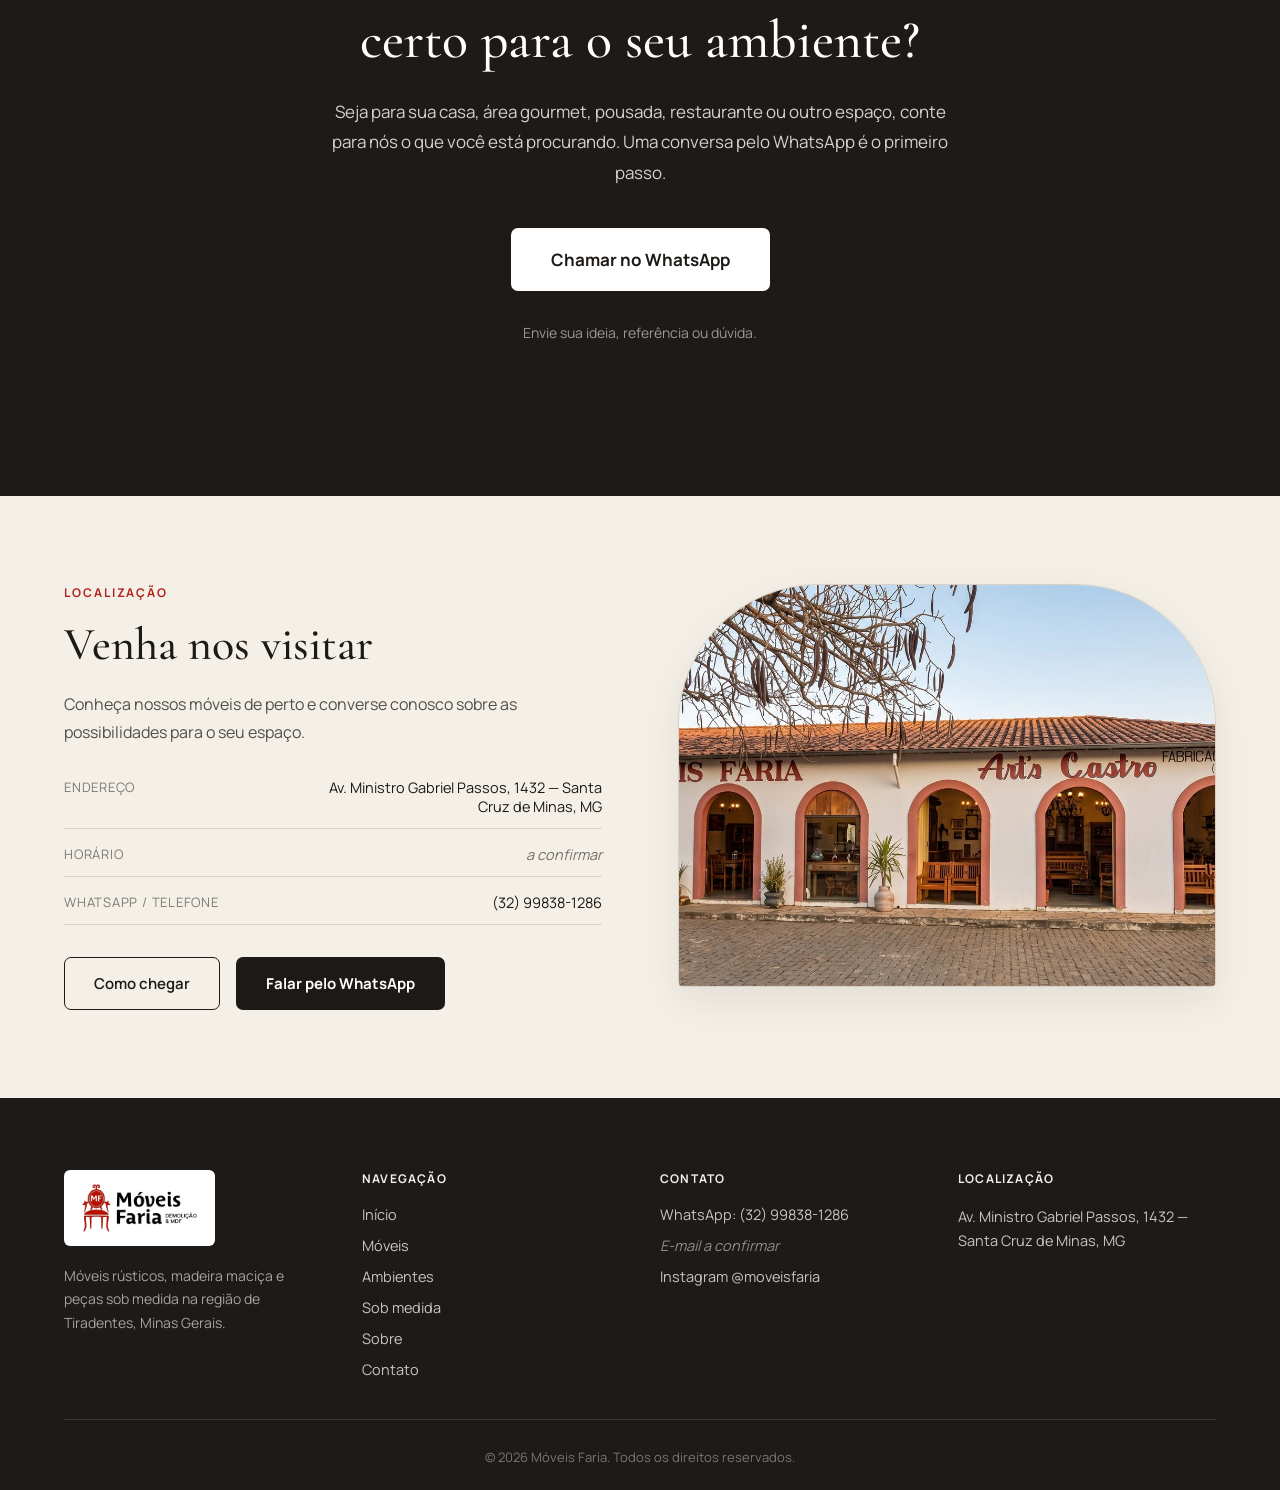
==== commit 106e5841: "Corrige ordem inconsistente das categorias no mobile O grid de categorias alternava order:1/order:2 " ====
--- a/index.html
+++ b/index.html
@@ -80,7 +80,7 @@
 </section>
 
 <section id="sobre" class="tex-light" style="position:relative;padding:clamp(56px,8vw,112px) clamp(20px,5vw,64px);background:#F7F3EC;">
-  <div style="max-width:1320px;margin:0 auto;display:grid;grid-template-columns:repeat(auto-fit,minmax(380px,1fr));gap:clamp(32px,6vw,96px);align-items:center;">
+  <div style="max-width:1320px;margin:0 auto;display:grid;grid-template-columns:repeat(auto-fit,minmax(min(380px,100%),1fr));gap:clamp(32px,6vw,96px);align-items:center;">
     <div data-reveal="">
       <span class="eyebrow" style="color:#B3241C;margin:0 0 18px;">01 / Sobre</span>
       <h2 style="font-family:'Cormorant Garamond',serif;font-weight:500;font-size:clamp(30px,4.2vw,52px);line-height:1.1;color:#1C1916;margin:0 0 28px;">Móveis que fazem parte do ambiente</h2>
@@ -107,11 +107,11 @@
       <p style="font-family:'Manrope',sans-serif;font-size:17px;line-height:1.7;color:rgba(255,255,255,0.7);margin:0;">Conheça algumas das possibilidades para transformar seu ambiente.</p>
     </div>
 
-    <div data-reveal="" style="display:grid;grid-template-columns:repeat(auto-fit,minmax(340px,1fr));gap:clamp(28px,5vw,64px);align-items:center;margin-bottom:clamp(56px,9vw,100px);">
-      <div class="ph ph-dark" style="order:1;aspect-ratio:4/3;">
+    <div data-reveal="" style="display:grid;grid-template-columns:repeat(auto-fit,minmax(min(340px,100%),1fr));gap:clamp(28px,5vw,64px);align-items:center;margin-bottom:clamp(56px,9vw,100px);">
+      <div class="ph ph-dark cat-media" style="order:1;aspect-ratio:4/3;">
         <img src="assets/img/fotos/mesa-jantar-ambiente.jpg" alt="Mesa de jantar em madeira maciça" style="width:100%;height:100%;object-fit:cover;display:block;">
       </div>
-      <div style="order:2;">
+      <div class="cat-text" style="order:2;">
         <span style="font-family:'Cormorant Garamond',serif;font-style:italic;font-size:clamp(20px,1.8vw,23px);color:#F2EFEA;display:block;margin-bottom:12px;">O ponto de encontro da casa.</span>
         <h3 style="font-family:'Cormorant Garamond',serif;font-weight:500;font-size:clamp(26px,3.6vw,50px);color:#FFFFFF;margin:0 0 18px;">Mesas</h3>
         <p style="font-family:'Manrope',sans-serif;font-size:clamp(16px,1.3vw,17.5px);line-height:1.8;color:rgba(255,255,255,0.72);margin:0 0 28px;max-width:480px;">Mesas rústicas para salas de jantar, cozinhas, varandas, áreas gourmet e outros espaços.</p>
@@ -119,55 +119,55 @@
       </div>
     </div>
 
-    <div data-reveal="" style="display:grid;grid-template-columns:repeat(auto-fit,minmax(340px,1fr));gap:clamp(28px,5vw,64px);align-items:center;margin-bottom:clamp(56px,9vw,100px);">
-      <div class="ph ph-dark" style="order:2;aspect-ratio:4/3;">
+    <div data-reveal="" style="display:grid;grid-template-columns:repeat(auto-fit,minmax(min(340px,100%),1fr));gap:clamp(28px,5vw,64px);align-items:center;margin-bottom:clamp(56px,9vw,100px);">
+      <div class="ph ph-dark cat-media" style="order:2;aspect-ratio:4/3;">
         <img src="assets/img/fotos/cadeiras-par.jpg" alt="Cadeiras rústicas com encosto trançado" style="width:100%;height:100%;object-fit:cover;display:block;">
       </div>
-      <div style="order:1;">
+      <div class="cat-text" style="order:1;">
         <h3 style="font-family:'Cormorant Garamond',serif;font-weight:500;font-size:clamp(26px,3.6vw,50px);color:#FFFFFF;margin:0 0 18px;">Cadeiras e Bancos</h3>
         <p style="font-family:'Manrope',sans-serif;font-size:clamp(16px,1.3vw,17.5px);line-height:1.8;color:rgba(255,255,255,0.72);margin:0 0 28px;max-width:480px;">Opções que combinam conforto, madeira e personalidade para diferentes ambientes.</p>
         <a class="link-on-dark link-arrow" href="https://wa.me/5532998381286?text=Ol%C3%A1!%20Gostaria%20de%20ver%20op%C3%A7%C3%B5es%20de%20cadeiras%20e%20bancos." target="_blank" rel="noopener" style="display:inline-flex;align-items:center;gap:8px;font-family:'Manrope',sans-serif;font-size:clamp(14px,1.1vw,15px);font-weight:600;text-decoration:none;border-bottom:1px solid;padding-bottom:4px;">Ver opções <span class="arrow">&rarr;</span></a>
       </div>
     </div>
 
-    <div data-reveal="" style="display:grid;grid-template-columns:repeat(auto-fit,minmax(340px,1fr));gap:clamp(28px,5vw,64px);align-items:center;margin-bottom:clamp(56px,9vw,100px);">
-      <div class="ph ph-dark" style="order:1;aspect-ratio:4/3;">
+    <div data-reveal="" style="display:grid;grid-template-columns:repeat(auto-fit,minmax(min(340px,100%),1fr));gap:clamp(28px,5vw,64px);align-items:center;margin-bottom:clamp(56px,9vw,100px);">
+      <div class="ph ph-dark cat-media" style="order:1;aspect-ratio:4/3;">
         <img src="assets/img/fotos/aparador-buffet-grande.jpg" alt="Aparador e buffet em madeira" style="width:100%;height:100%;object-fit:cover;display:block;">
       </div>
-      <div style="order:2;">
+      <div class="cat-text" style="order:2;">
         <h3 style="font-family:'Cormorant Garamond',serif;font-weight:500;font-size:clamp(26px,3.6vw,50px);color:#FFFFFF;margin:0 0 18px;">Aparadores e Buffets</h3>
         <p style="font-family:'Manrope',sans-serif;font-size:clamp(16px,1.3vw,17.5px);line-height:1.8;color:rgba(255,255,255,0.72);margin:0 0 28px;max-width:480px;">Peças que ajudam na organização e também complementam a decoração.</p>
         <a class="link-on-dark link-arrow" href="https://wa.me/5532998381286?text=Ol%C3%A1!%20Gostaria%20de%20consultar%20aparadores%20e%20buffets." target="_blank" rel="noopener" style="display:inline-flex;align-items:center;gap:8px;font-family:'Manrope',sans-serif;font-size:clamp(14px,1.1vw,15px);font-weight:600;text-decoration:none;border-bottom:1px solid;padding-bottom:4px;">Consultar pelo WhatsApp <span class="arrow">&rarr;</span></a>
       </div>
     </div>
 
-    <div data-reveal="" style="display:grid;grid-template-columns:repeat(auto-fit,minmax(340px,1fr));gap:clamp(28px,5vw,64px);align-items:center;margin-bottom:clamp(56px,9vw,100px);">
-      <div class="ph ph-dark" style="order:2;aspect-ratio:4/3;">
+    <div data-reveal="" style="display:grid;grid-template-columns:repeat(auto-fit,minmax(min(340px,100%),1fr));gap:clamp(28px,5vw,64px);align-items:center;margin-bottom:clamp(56px,9vw,100px);">
+      <div class="ph ph-dark cat-media" style="order:2;aspect-ratio:4/3;">
         <img src="assets/img/fotos/adega-cristaleira.jpg" alt="Estante e cristaleira em madeira" style="width:100%;height:100%;object-fit:cover;display:block;">
       </div>
-      <div style="order:1;">
+      <div class="cat-text" style="order:1;">
         <h3 style="font-family:'Cormorant Garamond',serif;font-weight:500;font-size:clamp(26px,3.6vw,50px);color:#FFFFFF;margin:0 0 18px;">Estantes e Cristaleiras</h3>
         <p style="font-family:'Manrope',sans-serif;font-size:clamp(16px,1.3vw,17.5px);line-height:1.8;color:rgba(255,255,255,0.72);margin:0 0 28px;max-width:480px;">Móveis que unem funcionalidade, presença e a beleza natural da madeira.</p>
         <a class="link-on-dark link-arrow" href="https://wa.me/5532998381286?text=Ol%C3%A1!%20Gostaria%20de%20conhecer%20modelos%20de%20estantes%20e%20cristaleiras." target="_blank" rel="noopener" style="display:inline-flex;align-items:center;gap:8px;font-family:'Manrope',sans-serif;font-size:clamp(14px,1.1vw,15px);font-weight:600;text-decoration:none;border-bottom:1px solid;padding-bottom:4px;">Conhecer modelos <span class="arrow">&rarr;</span></a>
       </div>
     </div>
 
-    <div data-reveal="" style="display:grid;grid-template-columns:repeat(auto-fit,minmax(340px,1fr));gap:clamp(28px,5vw,64px);align-items:center;margin-bottom:clamp(56px,9vw,100px);">
-      <div class="ph ph-dark" style="order:1;aspect-ratio:4/3;">
+    <div data-reveal="" style="display:grid;grid-template-columns:repeat(auto-fit,minmax(min(340px,100%),1fr));gap:clamp(28px,5vw,64px);align-items:center;margin-bottom:clamp(56px,9vw,100px);">
+      <div class="ph ph-dark cat-media" style="order:1;aspect-ratio:4/3;">
         <img src="assets/img/fotos/cadeira-canela-detalhe.jpg" alt="Cadeira estofada em madeira para sala" style="width:100%;height:100%;object-fit:cover;display:block;">
       </div>
-      <div style="order:2;">
+      <div class="cat-text" style="order:2;">
         <h3 style="font-family:'Cormorant Garamond',serif;font-weight:500;font-size:clamp(26px,3.6vw,50px);color:#FFFFFF;margin:0 0 18px;">Poltronas e Móveis para Sala</h3>
         <p style="font-family:'Manrope',sans-serif;font-size:clamp(16px,1.3vw,17.5px);line-height:1.8;color:rgba(255,255,255,0.72);margin:0 0 28px;max-width:480px;">Peças para criar ambientes mais confortáveis, acolhedores e cheios de personalidade.</p>
         <a class="link-on-dark link-arrow" href="https://wa.me/5532998381286?text=Ol%C3%A1!%20Gostaria%20de%20ver%20op%C3%A7%C3%B5es%20de%20poltronas." target="_blank" rel="noopener" style="display:inline-flex;align-items:center;gap:8px;font-family:'Manrope',sans-serif;font-size:clamp(14px,1.1vw,15px);font-weight:600;text-decoration:none;border-bottom:1px solid;padding-bottom:4px;">Ver opções <span class="arrow">&rarr;</span></a>
       </div>
     </div>
 
-    <div data-reveal="" style="display:grid;grid-template-columns:repeat(auto-fit,minmax(340px,1fr));gap:clamp(28px,5vw,64px);align-items:center;margin-bottom:0;">
-      <div class="ph ph-dark" style="order:2;aspect-ratio:4/3;">
+    <div data-reveal="" style="display:grid;grid-template-columns:repeat(auto-fit,minmax(min(340px,100%),1fr));gap:clamp(28px,5vw,64px);align-items:center;margin-bottom:0;">
+      <div class="ph ph-dark cat-media" style="order:2;aspect-ratio:4/3;">
         <img src="assets/img/fotos/showroom-geral.jpg" alt="Projetos de móveis sob medida" style="width:100%;height:100%;object-fit:cover;display:block;">
       </div>
-      <div style="order:1;">
+      <div class="cat-text" style="order:1;">
         <h3 style="font-family:'Cormorant Garamond',serif;font-weight:500;font-size:clamp(26px,3.6vw,50px);color:#FFFFFF;margin:0 0 18px;">Sob Medida</h3>
         <p style="font-family:'Manrope',sans-serif;font-size:clamp(16px,1.3vw,17.5px);line-height:1.8;color:rgba(255,255,255,0.72);margin:0 0 28px;max-width:480px;">Precisa de uma medida específica ou procura algo diferente? Converse conosco sobre sua ideia.</p>
         <a class="link-on-dark link-arrow" href="https://wa.me/5532998381286?text=Ol%C3%A1!%20Gostaria%20de%20solicitar%20um%20or%C3%A7amento%20sob%20medida." target="_blank" rel="noopener" style="display:inline-flex;align-items:center;gap:8px;font-family:'Manrope',sans-serif;font-size:clamp(14px,1.1vw,15px);font-weight:600;text-decoration:none;border-bottom:1px solid;padding-bottom:4px;">Solicitar orçamento <span class="arrow">&rarr;</span></a>
@@ -183,7 +183,7 @@
       <h2 style="font-family:'Cormorant Garamond',serif;font-weight:500;font-size:clamp(30px,4.2vw,52px);line-height:1.1;color:#1C1916;margin:0 0 14px;">Peças para diferentes histórias e ambientes</h2>
       <p style="font-family:'Manrope',sans-serif;font-size:14px;font-style:italic;color:rgba(28,25,22,0.5);margin:0;">Exemplos ilustrativos — substitua pelas peças reais do catálogo.</p>
     </div>
-    <div style="display:grid;grid-template-columns:repeat(auto-fit,minmax(280px,1fr));gap:clamp(28px,4vw,40px);">
+    <div style="display:grid;grid-template-columns:repeat(auto-fit,minmax(min(280px,100%),1fr));gap:clamp(28px,4vw,40px);">
 
       <div data-reveal="" style="display:flex;flex-direction:column;">
         <div class="ph ph-light" style="aspect-ratio:3/4;margin-bottom:20px;">
@@ -248,7 +248,7 @@
     <p style="font-family:'Manrope',sans-serif;font-size:17px;line-height:1.8;color:rgba(28,25,22,0.78);margin:0 auto 16px;max-width:680px;">Nem sempre um móvel pronto possui exatamente o tamanho ou as características que você procura. Por isso, também trabalhamos com possibilidades de personalização.</p>
     <p style="font-family:'Manrope',sans-serif;font-size:17px;line-height:1.8;color:rgba(28,25,22,0.78);margin:0 auto 48px;max-width:680px;">Envie pelo WhatsApp uma foto do ambiente, as medidas aproximadas ou uma referência do móvel que você procura. A partir disso, conversamos sobre as possibilidades para o seu projeto.</p>
   </div>
-  <div style="max-width:1120px;margin:0 auto;display:grid;grid-template-columns:repeat(auto-fit,minmax(220px,1fr));gap:32px;">
+  <div style="max-width:1120px;margin:0 auto;display:grid;grid-template-columns:repeat(auto-fit,minmax(min(220px,100%),1fr));gap:32px;">
     <div data-reveal="" style="padding:0 12px;">
       <span style="font-family:'Cormorant Garamond',serif;font-size:44px;font-weight:500;color:#B3241C;display:block;margin-bottom:14px;">01</span>
       <h3 style="font-family:'Manrope',sans-serif;font-size:16px;font-weight:700;color:#1C1916;margin:0 0 10px;">Conte o que procura</h3>
@@ -282,7 +282,7 @@
       <h2 style="font-family:'Cormorant Garamond',serif;font-weight:500;font-size:clamp(30px,4.2vw,52px);line-height:1.1;color:#1C1916;margin:0 0 14px;">Para diferentes espaços e estilos</h2>
       <p style="font-family:'Manrope',sans-serif;font-size:16px;line-height:1.7;color:rgba(28,25,22,0.7);margin:0;max-width:620px;">A madeira combina com diferentes projetos e pode ser utilizada tanto como protagonista quanto como complemento da decoração.</p>
     </div>
-    <div style="display:grid;grid-template-columns:repeat(auto-fit,minmax(280px,1fr));gap:24px;">
+    <div style="display:grid;grid-template-columns:repeat(auto-fit,minmax(min(280px,100%),1fr));gap:24px;">
 
       <div data-reveal="" class="ph ph-light arch-top" style="grid-column:span 1;aspect-ratio:4/3;display:flex;align-items:flex-end;">
         <img src="assets/img/fotos/jantar-elegante-2.jpg" alt="Sala de jantar com mesa e cadeiras rústicas" style="position:absolute;inset:0;width:100%;height:100%;object-fit:cover;">
@@ -328,7 +328,7 @@
 </section>
 
 <section id="madeira" class="tex-dark" style="position:relative;padding:clamp(56px,8vw,112px) clamp(20px,5vw,64px);background:#1C1916;">
-  <div style="max-width:1320px;margin:0 auto;display:grid;grid-template-columns:repeat(auto-fit,minmax(380px,1fr));gap:clamp(32px,6vw,80px);align-items:center;">
+  <div style="max-width:1320px;margin:0 auto;display:grid;grid-template-columns:repeat(auto-fit,minmax(min(380px,100%),1fr));gap:clamp(32px,6vw,80px);align-items:center;">
     <div style="display:grid;grid-template-columns:1fr 1fr;gap:16px;" data-reveal="">
       <div class="ph ph-dark" style="aspect-ratio:3/4;margin-top:40px;">
         <img src="assets/img/fotos/mesa-madeira-macro.jpg" alt="Macro dos veios da madeira" style="width:100%;height:100%;object-fit:cover;display:block;">
@@ -350,7 +350,7 @@
 <section id="diferenciais" class="tex-light" style="position:relative;padding:clamp(48px,7vw,96px) clamp(20px,5vw,64px);background:#F4F0E8;">
   <div style="max-width:1320px;margin:0 auto;">
     <h2 style="font-family:'Cormorant Garamond',serif;font-weight:500;font-size:clamp(30px,4.2vw,52px);line-height:1.1;color:#1C1916;margin:0 0 clamp(40px,7vw,72px);text-align:center;" data-reveal="">Por que escolher nossos móveis?</h2>
-    <div style="display:grid;grid-template-columns:repeat(auto-fit,minmax(240px,1fr));gap:44px;">
+    <div style="display:grid;grid-template-columns:repeat(auto-fit,minmax(min(240px,100%),1fr));gap:44px;">
 
       <div data-reveal="" style="border-top:1px solid rgba(28,25,22,0.15);padding-top:22px;">
         <span style="font-family:'Cormorant Garamond',serif;font-size:32px;color:#B3241C;display:block;margin-bottom:14px;">01</span>
@@ -445,7 +445,7 @@
       <h2 style="font-family:'Cormorant Garamond',serif;font-weight:500;font-size:clamp(30px,4.2vw,48px);line-height:1.1;color:#1C1916;margin:0 0 14px;">Quem compra, recomenda</h2>
       <p style="font-family:'Manrope',sans-serif;font-size:16px;line-height:1.7;color:rgba(28,25,22,0.7);margin:0;">Conheça a experiência de quem já escolheu nossos móveis.</p>
     </div>
-    <div style="display:grid;grid-template-columns:repeat(auto-fit,minmax(260px,1fr));gap:28px;">
+    <div style="display:grid;grid-template-columns:repeat(auto-fit,minmax(min(260px,100%),1fr));gap:28px;">
       <div data-reveal="" style="background:#FFFFFF;border:1px dashed #B3241C;padding:28px;position:relative;">
         <span style="position:absolute;top:12px;right:14px;font-family:monospace;font-size:9px;letter-spacing:0.06em;text-transform:uppercase;color:#B3241C;">exemplo</span>
         <p style="font-family:'Cormorant Garamond',serif;font-style:italic;font-size:19px;line-height:1.5;color:#1C1916;margin:0 0 24px;">"Depoimento a ser adicionado após autorização do cliente."</p>
@@ -558,7 +558,7 @@
 </section>
 
 <section id="localizacao" style="padding:clamp(48px,7vw,88px) clamp(20px,5vw,64px);background:#F4F0E8;">
-  <div style="max-width:1320px;margin:0 auto;display:grid;grid-template-columns:repeat(auto-fit,minmax(380px,1fr));gap:clamp(32px,6vw,80px);">
+  <div style="max-width:1320px;margin:0 auto;display:grid;grid-template-columns:repeat(auto-fit,minmax(min(380px,100%),1fr));gap:clamp(32px,6vw,80px);">
     <div data-reveal="">
       <span style="font-family:'Manrope',sans-serif;font-size:12px;font-weight:700;letter-spacing:0.16em;text-transform:uppercase;color:#B3241C;margin:0 0 18px;display:block;">Localização</span>
       <h2 style="font-family:'Cormorant Garamond',serif;font-weight:500;font-size:clamp(30px,4vw,46px);line-height:1.1;color:#1C1916;margin:0 0 20px;">Venha nos visitar</h2>
@@ -591,7 +591,7 @@
 </main>
 
 <footer class="tex-dark" style="position:relative;background:#1C1916;padding:clamp(40px,6vw,72px) clamp(20px,5vw,64px) 24px;">
-  <div style="max-width:1320px;margin:0 auto;display:grid;grid-template-columns:repeat(auto-fit,minmax(220px,1fr));gap:40px;padding-bottom:40px;border-bottom:1px solid rgba(255,255,255,0.12);">
+  <div style="max-width:1320px;margin:0 auto;display:grid;grid-template-columns:repeat(auto-fit,minmax(min(220px,100%),1fr));gap:40px;padding-bottom:40px;border-bottom:1px solid rgba(255,255,255,0.12);">
     <div>
       <div style="background:#FFFFFF;padding:10px 14px;border-radius:6px;display:inline-flex;margin-bottom:18px;">
         <img src="assets/img/logo.png" alt="Móveis Faria" style="height:56px;width:auto;display:block;">
--- a/css/style.css
+++ b/css/style.css
@@ -216,6 +216,14 @@
 @media (max-width: 860px) {
   .nav-desktop { display: none; }
   .nav-mobile-toggle { display: flex; }
+}
+
+/* Categorias: no mobile o grid vira 1 coluna e o "order" alternado
+   do desktop bagunçava a sequência (texto/foto trocando de lugar
+   a cada item). Força padrão único: texto sempre antes da foto. */
+@media (max-width: 720px) {
+  #categorias .cat-text { order: 1 !important; }
+  #categorias .cat-media { order: 2 !important; }
 }
 
 .mobile-menu { display: none; }
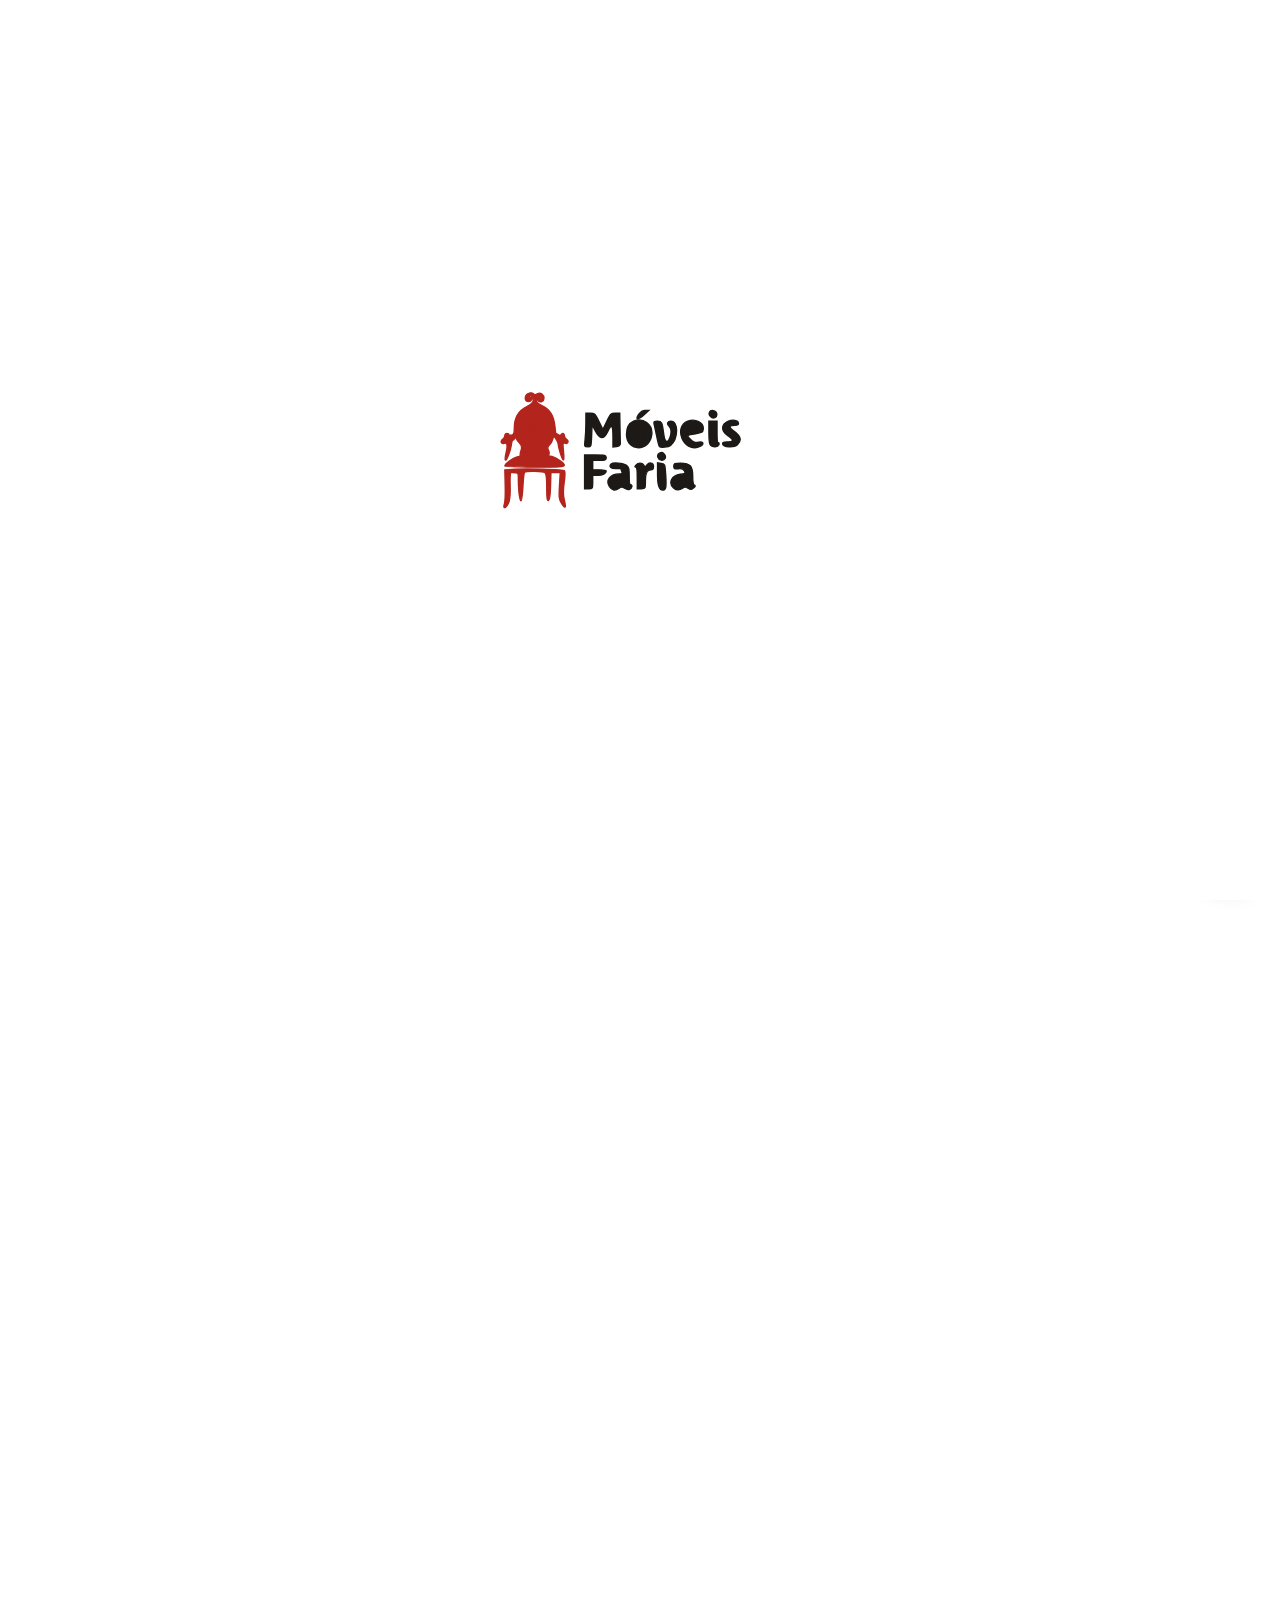
==== commit 3d45afe9: "Adiciona preloader de entrada com logo se desenhando - Vetoriza automaticamente o LOGO.png (separado" ====
--- a/index.html
+++ b/index.html
@@ -7,8 +7,25 @@
 <meta name="description" content="Móveis rústicos que unem a beleza natural da madeira a peças pensadas para casas, áreas gourmet, pousadas e outros ambientes. Atendimento na região de Tiradentes, Minas Gerais.">
 <link rel="preconnect" href="https://fonts.googleapis.com">
 <link rel="stylesheet" href="css/style.css">
+<script src="js/gsap.min.js"></script>
+<script>
+  // Trava o scroll e evita flash de conteúdo enquanto o preloader decide
+  // se vai animar. Roda de forma síncrona (antes da 1ª pintura) e nunca
+  // fica presa: se o JS parar por aqui, o resto da página nunca chegou
+  // a ser bloqueado de verdade (o bloqueio real é feito por CSS abaixo).
+  document.documentElement.classList.add('is-loading');
+</script>
 </head>
 <body>
+
+<noscript><style>#preloader{display:none!important;} html.is-loading{overflow:visible!important;height:auto!important;}</style></noscript>
+
+<div id="preloader" role="presentation" aria-hidden="true">
+  <svg id="preloader-logo" viewBox="0 0 222 101" xmlns="http://www.w3.org/2000/svg">
+    <path class="pl-path" d="M 27.040 9.452 C 26.377 10.251, 25.991 11.713, 26.181 12.702 C 26.627 15.017, 30.365 15.058, 30.809 12.754 C 31.062 11.441, 30.692 11.167, 29.323 11.651 C 27.894 12.155, 27.751 12.022, 28.663 11.034 C 30.240 9.325, 32 10.600, 32 13.453 C 32 15.241, 30.888 16.340, 27.250 18.144 C 21.168 21.161, 18.040 26.409, 18.016 33.633 C 18.003 37.918, 17.669 38.853, 16 39.290 C 14.900 39.577, 14 39.405, 14 38.906 C 14 38.408, 13.325 38, 12.500 38 C 11.675 38, 11 38.738, 11 39.640 C 11 40.542, 10.256 41.823, 9.347 42.488 C 7.473 43.859, 8.344 46.189, 10.431 45.388 C 12.708 44.514, 13.241 46.829, 11.976 52.101 C 11.315 54.855, 11.044 57.378, 11.374 57.708 C 12.221 58.554, 15.148 51.231, 15.755 46.750 C 16.035 44.688, 16.654 43, 17.132 43 C 17.609 43, 18.014 42.212, 18.030 41.250 C 18.057 39.727, 18.204 39.759, 19.167 41.500 C 19.775 42.600, 21.126 44.445, 22.169 45.599 C 23.721 47.317, 23.876 48.195, 23.025 50.433 C 22.454 51.937, 22.218 53.543, 22.502 54.003 C 22.785 54.462, 21.653 55.137, 19.985 55.503 C 16.853 56.191, 11 60.481, 11 62.089 C 11 62.609, 20.431 63, 33 63 C 51.606 63, 55 62.775, 55 61.542 C 55 59.921, 47.247 55, 44.694 55 C 43.695 55, 43.274 54.449, 43.608 53.578 C 43.908 52.796, 43.684 51.278, 43.109 50.204 C 42.290 48.674, 42.470 47.884, 43.942 46.552 C 44.975 45.618, 46.110 43.696, 46.465 42.283 L 47.110 39.712 48.756 42.062 C 49.661 43.354, 50.455 45.138, 50.520 46.025 C 50.742 49.036, 53.269 57.048, 54.173 57.607 C 54.697 57.931, 54.784 55.345, 54.381 51.415 C 53.768 45.435, 53.874 44.738, 55.313 45.290 C 57.593 46.165, 58.652 43.950, 56.653 42.488 C 55.744 41.823, 55 40.542, 55 39.640 C 55 37.802, 53.462 37.443, 52.470 39.049 C 52.027 39.765, 51.376 39.727, 50.411 38.926 C 49.635 38.282, 48.936 38.148, 48.858 38.628 C 48.780 39.107, 48.409 36.496, 48.034 32.825 C 47.238 25.035, 43.984 19.856, 38.426 17.534 C 34.488 15.888, 33.217 13.648, 35.001 11.498 C 36.320 9.910, 38.010 10.369, 37.985 12.309 C 37.974 13.106, 37.685 13.051, 37.110 12.143 C 36.461 11.120, 36.069 11.080, 35.512 11.980 C 34.493 13.629, 36.308 15.203, 38.333 14.426 C 40.441 13.617, 40.487 10.649, 38.419 8.933 C 37.191 7.914, 36.419 7.882, 34.965 8.790 C 33.779 9.531, 32.871 9.600, 32.487 8.980 C 31.586 7.521, 28.414 7.796, 27.040 9.452 M 24 31.418 C 24 33.298, 23.727 35.548, 23.393 36.418 C 23.059 37.288, 23.284 38, 23.893 38 C 24.502 38, 25 36.875, 25 35.500 C 25 32.897, 26.499 32.077, 27.286 34.250 C 27.648 35.249, 28.167 35.247, 29.869 34.242 C 31.812 33.094, 32 33.205, 32 35.492 C 32 36.871, 32.450 38, 33 38 C 33.550 38, 34 35.750, 34 33 C 34 27.548, 33.005 26.770, 30.482 30.250 L 28.851 32.500 27.303 30.250 C 25.112 27.064, 24 27.457, 24 31.418 M 36 33 C 36 35.750, 36.450 38, 37 38 C 37.550 38, 38 37.100, 38 36 C 38 34.615, 38.667 34, 40.167 34 C 41.358 34, 41.996 33.663, 41.583 33.250 C 41.171 32.837, 40.346 32.500, 39.750 32.500 C 39.154 32.500, 38.479 31.938, 38.250 31.250 C 38.006 30.517, 38.694 30, 39.917 30 C 41.063 30, 42 29.550, 42 29 C 42 28.450, 40.650 28, 39 28 C 36.067 28, 36 28.111, 36 33 M 25.532 51.776 C 25.240 52.539, 25 53.352, 25 53.582 C 25 53.812, 28.829 54, 33.508 54 C 41.362 54, 41.933 53.865, 40.924 52.250 C 39.493 49.960, 26.384 49.556, 25.532 51.776 M 16.247 64.722 L 10.995 65.105 11.247 76.302 C 11.386 82.461, 11.114 88.737, 10.642 90.250 C 9.443 94.091, 11.513 93.842, 13.551 89.901 C 14.770 87.544, 15.090 84.433, 14.888 76.906 C 14.742 71.463, 14.932 67.008, 15.311 67.005 C 21.373 66.960, 21 66.577, 21 72.860 C 21 80.120, 22.033 88, 22.985 88 C 23.377 88, 23.973 83.486, 24.309 77.969 C 24.645 72.452, 25.190 67.502, 25.519 66.969 C 26.388 65.563, 39.359 65.759, 40.800 67.200 C 41.571 67.971, 42 71.930, 42 78.283 C 42 85.744, 42.306 88.065, 43.250 87.752 C 44.115 87.465, 44.588 84.203, 44.785 77.169 L 45.070 67 48.540 67 L 52.010 67 51.431 76.750 C 50.909 85.549, 51.060 86.828, 52.980 89.863 C 55.772 94.275, 56.514 93.286, 54.961 87.226 C 53.979 83.393, 53.960 80.634, 54.874 74.487 C 55.630 69.403, 55.699 66.299, 55.068 65.668 C 54.091 64.691, 26.057 64.008, 16.247 64.722" fill="#B3241C" stroke="#B3241C"/>
+    <path class="pl-path" d="M 110 24 C 107.080 28.100, 109.739 28.119, 114.234 24.029 L 117.500 21.059 114.818 21.029 C 112.960 21.009, 111.480 21.921, 110 24 M 162.359 22.507 C 162.011 23.414, 162.383 24.812, 163.186 25.614 C 165.187 27.615, 168.188 26.321, 167.803 23.623 C 167.424 20.965, 163.277 20.115, 162.359 22.507 M 70.976 30.250 C 70.962 34.237, 70.686 39.862, 70.363 42.750 C 69.788 47.876, 69.835 48, 72.346 48 C 74.879 48, 74.924 47.870, 75.210 39.750 L 75.500 31.500 77.949 36.250 C 81.268 42.687, 84.161 42.780, 87.188 36.549 C 90.070 30.617, 91 31.611, 91 40.625 L 91 48.133 93.750 47.816 C 95.868 47.573, 96.484 46.983, 96.429 45.250 C 96.389 44.013, 96.277 38.500, 96.179 33 L 96 23 92.684 23 C 89.612 23, 89.154 23.447, 86.464 29.076 L 83.559 35.152 80.566 29.076 C 77.810 23.481, 77.313 23, 74.286 23 L 71 23 70.976 30.250 M 106.357 28.945 C 103.029 30.360, 101 34.042, 101 38.667 C 101 51.869, 118.232 51.992, 119.719 38.801 C 120.560 31.339, 113.307 25.989, 106.357 28.945 M 146.357 28.992 C 135.347 33.435, 143.344 52.241, 154.449 48.019 C 158.502 46.479, 158.572 43.802, 154.540 44.558 C 151.678 45.095, 150.671 44.762, 148.449 42.540 C 145.214 39.305, 145.276 39.230, 152.065 38.260 C 156.951 37.561, 157.531 37.217, 157.805 34.857 C 158.366 30.031, 151.940 26.739, 146.357 28.992 M 176.465 28.929 C 170.923 31.236, 170.709 36.227, 176 39.784 C 180.610 42.884, 180.503 44.531, 175.702 44.382 C 172.706 44.288, 171.969 44.605, 172.211 45.882 C 172.665 48.282, 180.608 48.665, 183.102 46.408 C 186.560 43.278, 185.614 39.880, 180.238 36.125 C 176.483 33.502, 176.808 32, 181.132 32 C 183.463 32, 184.071 31.603, 183.815 30.250 C 183.442 28.287, 179.647 27.605, 176.465 28.929 M 121.485 31.250 C 121.773 32.487, 122.631 36.563, 123.394 40.306 C 124.156 44.050, 125.048 47.381, 125.376 47.709 C 126.412 48.745, 132.076 48.182, 133.635 46.888 C 139.420 42.087, 139.584 29, 133.859 29 C 131.334 29, 130.629 30.772, 132.436 32.579 C 134.222 34.364, 134.443 37.703, 133.025 41.435 C 131.370 45.787, 129.330 44.557, 128.573 38.750 C 127.383 29.624, 127.082 29, 123.873 29 C 121.366 29, 121.034 29.312, 121.485 31.250 M 162 37.300 C 162 42.422, 162.459 46.059, 163.200 46.800 C 164.881 48.481, 168.672 48.297, 169.362 46.500 C 169.678 45.675, 169.501 45, 168.969 45 C 168.425 45, 168 41.494, 168 37 L 168 29 165 29 L 162 29 162 37.300 M 107.406 33.386 C 106.283 36.310, 107.490 43.290, 109.309 44.398 C 112.922 46.600, 116.078 36.478, 112.800 33.200 C 111.175 31.575, 108.059 31.682, 107.406 33.386 M 146.604 33.589 C 145.761 35.787, 145.891 35.856, 149.793 35.262 C 153.583 34.685, 153.588 32.648, 149.801 32.196 C 148.131 31.996, 147.031 32.476, 146.604 33.589 M 125.152 52.885 C 123.127 54.168, 124.202 57.455, 126.765 57.820 C 129.452 58.203, 130.771 55.634, 128.989 53.487 C 127.575 51.783, 127.026 51.697, 125.152 52.885 M 70 66.500 L 70 79 73 79 C 75.933 79, 76 78.889, 76 74 L 76 69 79.800 69 C 83.358 69, 86 67.636, 86 65.800 C 86 65.360, 83.750 65, 81 65 L 76 65 76 61.500 L 76 58 81 58 C 85.333 58, 86 57.733, 86 56 C 86 54.167, 85.333 54, 78 54 L 70 54 70 66.500 M 89.667 60.667 C 87.781 62.552, 89.229 64, 93 64 C 95.200 64, 97 64.188, 97 64.418 C 97 64.648, 97.273 65.548, 97.607 66.418 C 98.063 67.607, 97.578 68, 95.654 68 C 88.930 68, 85.303 72.762, 88.413 77.507 C 90.243 80.300, 92.687 80.680, 95.515 78.612 C 97.136 77.427, 97.728 77.431, 99.566 78.635 C 100.750 79.411, 102.457 79.762, 103.359 79.416 C 105.130 78.736, 105.644 76, 104 76 C 103.437 76, 103 73.186, 103 69.557 C 103 64.032, 102.683 62.891, 100.777 61.557 C 98.565 60.007, 90.937 59.396, 89.667 60.667 M 108 61.500 C 107.140 62.536, 107.102 63, 107.878 63 C 108.614 63, 109 65.752, 109 71 L 109 79 112 79 C 114.989 79, 115 78.978, 115 73.200 C 115 67.186, 116.120 65, 119.200 65 C 120.453 65, 121 64.241, 121 62.500 C 121 59.585, 118.044 59.037, 115.948 61.563 C 114.771 62.981, 114.569 62.981, 113.775 61.563 C 112.666 59.580, 109.621 59.547, 108 61.500 M 124 68.362 C 124 76.425, 125.190 80.044, 127.821 79.985 C 130.161 79.932, 130.590 77.925, 130.063 69.500 C 129.505 60.584, 129.474 60.497, 126.750 60.184 L 124 59.867 124 68.362 M 136 62.299 C 136 64.327, 136.403 64.551, 139.412 64.200 C 142.039 63.893, 143.066 64.255, 143.879 65.774 C 144.835 67.561, 144.543 67.798, 140.752 68.306 C 134.428 69.155, 131.737 74.642, 135.829 78.345 C 138.060 80.364, 140.013 80.442, 142.515 78.612 C 144.131 77.431, 144.727 77.430, 146.523 78.607 C 148.340 79.798, 148.901 79.773, 150.566 78.432 C 151.939 77.326, 152.137 76.723, 151.250 76.354 C 150.449 76.021, 150 73.706, 150 69.917 C 150 62.147, 148.051 60, 141 60 C 136.450 60, 136 60.207, 136 62.299" fill="#1C1916" stroke="#1C1916"/>
+  </svg>
+</div>
 
 <div style="background:#FFFFFF;color:#1C1916;font-family:'Manrope',sans-serif;overflow-x:hidden;position:relative;width:100%;">
 
@@ -68,11 +85,11 @@
   <img src="assets/img/fotos/fachada-loja.jpg" alt="Fachada da loja Móveis Faria" style="position:absolute;inset:0;width:100%;height:100%;object-fit:cover;object-position:center 40%;">
   <div style="position:absolute;inset:0;background:linear-gradient(180deg, rgba(18,15,12,0.15) 0%, rgba(18,15,12,0.7) 100%);"></div>
   <div style="position:absolute;inset:0;background:linear-gradient(90deg, rgba(18,15,12,0.68) 0%, rgba(18,15,12,0.32) 42%, rgba(18,15,12,0) 72%);"></div>
-  <div style="position:relative;max-width:1320px;margin:0 auto;padding:0 clamp(20px,5vw,64px) clamp(64px,10vw,110px);width:100%;box-sizing:border-box;" data-reveal="">
-    <span class="eyebrow" style="display:inline-block;color:#E0C8A8;margin-bottom:20px;">Móveis rústicos • Minas Gerais</span>
-    <h1 style="font-family:'Cormorant Garamond',serif;font-weight:500;font-size:clamp(2.6rem,6vw,5.5rem);line-height:1.05;color:#FFFFFF;max-width:840px;margin:0 0 22px;">Madeira, personalidade e beleza para o seu espaço.</h1>
-    <p style="font-family:'Manrope',sans-serif;font-size:clamp(16px,1.6vw,18px);line-height:1.7;color:rgba(255,255,255,0.88);max-width:560px;margin:0 0 36px;">Móveis rústicos que unem a beleza natural da madeira a peças pensadas para deixar casas, áreas gourmet, pousadas e outros ambientes mais acolhedores e cheios de personalidade.</p>
-    <div style="display:flex;flex-wrap:wrap;gap:16px;">
+  <div style="position:relative;max-width:1320px;margin:0 auto;padding:0 clamp(20px,5vw,64px) clamp(64px,10vw,110px);width:100%;box-sizing:border-box;">
+    <span class="eyebrow hero-anim" style="display:inline-block;color:#E0C8A8;margin-bottom:20px;">Móveis rústicos • Minas Gerais</span>
+    <h1 class="hero-anim" style="font-family:'Cormorant Garamond',serif;font-weight:500;font-size:clamp(2.6rem,6vw,5.5rem);line-height:1.05;color:#FFFFFF;max-width:840px;margin:0 0 22px;">Madeira, personalidade e beleza para o seu espaço.</h1>
+    <p class="hero-anim" style="font-family:'Manrope',sans-serif;font-size:clamp(16px,1.6vw,18px);line-height:1.7;color:rgba(255,255,255,0.88);max-width:560px;margin:0 0 36px;">Móveis rústicos que unem a beleza natural da madeira a peças pensadas para deixar casas, áreas gourmet, pousadas e outros ambientes mais acolhedores e cheios de personalidade.</p>
+    <div class="hero-anim" style="display:flex;flex-wrap:wrap;gap:16px;">
       <a class="btn-fill-light" href="https://wa.me/5532998381286?text=Ol%C3%A1!%20Conheci%20voc%C3%AAs%20pelo%20site%20e%20gostaria%20de%20saber%20mais%20sobre%20os%20m%C3%B3veis." target="_blank" rel="noopener" style="display:inline-flex;align-items:center;gap:10px;font-family:'Manrope',sans-serif;font-size:15px;font-weight:700;padding:16px 30px;border-radius:7px;text-decoration:none;transition:background .3s ease;">Falar pelo WhatsApp</a>
       <a class="btn-outline-light" href="#categorias" style="display:inline-flex;align-items:center;gap:10px;font-family:'Manrope',sans-serif;font-size:15px;font-weight:600;padding:15px 29px;border:1px solid;border-radius:7px;text-decoration:none;transition:background .3s ease,border-color .3s ease;">Conhecer nossos móveis</a>
     </div>
@@ -627,6 +644,7 @@
 
 </div>
 
+<script src="js/preloader.js"></script>
 <script src="js/script.js"></script>
 </body>
 </html>
--- a/css/style.css
+++ b/css/style.css
@@ -94,6 +94,33 @@
 body { margin: 0; }
 a { color: inherit; }
 p { max-width: 640px; }
+
+/* Trava o scroll enquanto o preloader decide/roda a animação inicial */
+html.is-loading, html.is-loading body { overflow: hidden; height: 100%; }
+
+/* ===== Preloader (logo se desenhando) ===== */
+#preloader {
+  position: fixed;
+  inset: 0;
+  z-index: 99999;
+  background: #FFFFFF;
+  display: flex;
+  align-items: center;
+  justify-content: center;
+}
+#preloader-logo {
+  width: min(300px, 60vw);
+  height: auto;
+  overflow: visible;
+}
+.pl-path {
+  stroke-width: 1.4;
+  fill-opacity: 0;
+  vector-effect: non-scaling-stroke;
+}
+@media (max-width: 480px) {
+  #preloader-logo { width: min(220px, 70vw); }
+}
 
 /* ===== Textura sutil (grain) ===== */
 /* SVG feTurbulence — ruído fino aplicado em opacidade muito baixa para dar
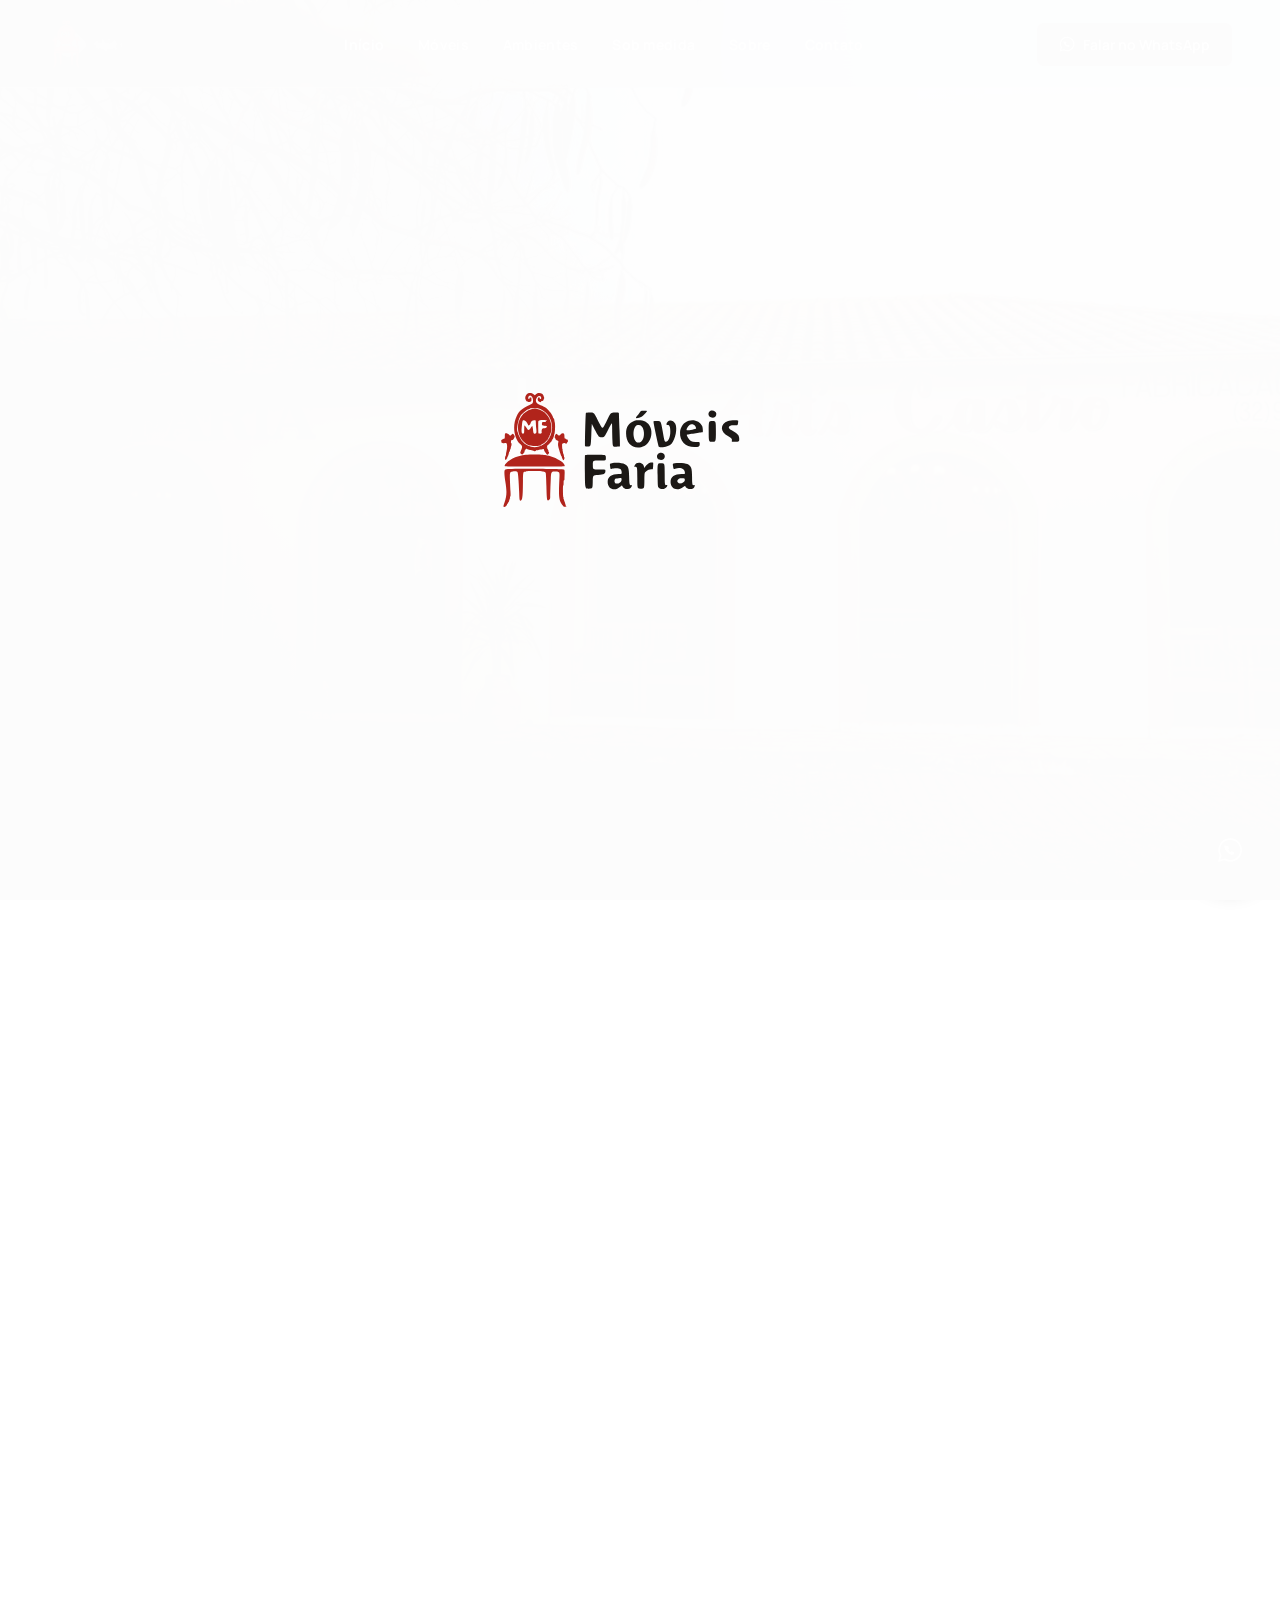
==== commit abb86d23: "Corrige vazados do MF/anel na logo do preloader Revetoriza o LOGO.png em resolução total (antes usav" ====
--- a/index.html
+++ b/index.html
@@ -21,9 +21,9 @@
 <noscript><style>#preloader{display:none!important;} html.is-loading{overflow:visible!important;height:auto!important;}</style></noscript>
 
 <div id="preloader" role="presentation" aria-hidden="true">
-  <svg id="preloader-logo" viewBox="0 0 222 101" xmlns="http://www.w3.org/2000/svg">
-    <path class="pl-path" d="M 27.040 9.452 C 26.377 10.251, 25.991 11.713, 26.181 12.702 C 26.627 15.017, 30.365 15.058, 30.809 12.754 C 31.062 11.441, 30.692 11.167, 29.323 11.651 C 27.894 12.155, 27.751 12.022, 28.663 11.034 C 30.240 9.325, 32 10.600, 32 13.453 C 32 15.241, 30.888 16.340, 27.250 18.144 C 21.168 21.161, 18.040 26.409, 18.016 33.633 C 18.003 37.918, 17.669 38.853, 16 39.290 C 14.900 39.577, 14 39.405, 14 38.906 C 14 38.408, 13.325 38, 12.500 38 C 11.675 38, 11 38.738, 11 39.640 C 11 40.542, 10.256 41.823, 9.347 42.488 C 7.473 43.859, 8.344 46.189, 10.431 45.388 C 12.708 44.514, 13.241 46.829, 11.976 52.101 C 11.315 54.855, 11.044 57.378, 11.374 57.708 C 12.221 58.554, 15.148 51.231, 15.755 46.750 C 16.035 44.688, 16.654 43, 17.132 43 C 17.609 43, 18.014 42.212, 18.030 41.250 C 18.057 39.727, 18.204 39.759, 19.167 41.500 C 19.775 42.600, 21.126 44.445, 22.169 45.599 C 23.721 47.317, 23.876 48.195, 23.025 50.433 C 22.454 51.937, 22.218 53.543, 22.502 54.003 C 22.785 54.462, 21.653 55.137, 19.985 55.503 C 16.853 56.191, 11 60.481, 11 62.089 C 11 62.609, 20.431 63, 33 63 C 51.606 63, 55 62.775, 55 61.542 C 55 59.921, 47.247 55, 44.694 55 C 43.695 55, 43.274 54.449, 43.608 53.578 C 43.908 52.796, 43.684 51.278, 43.109 50.204 C 42.290 48.674, 42.470 47.884, 43.942 46.552 C 44.975 45.618, 46.110 43.696, 46.465 42.283 L 47.110 39.712 48.756 42.062 C 49.661 43.354, 50.455 45.138, 50.520 46.025 C 50.742 49.036, 53.269 57.048, 54.173 57.607 C 54.697 57.931, 54.784 55.345, 54.381 51.415 C 53.768 45.435, 53.874 44.738, 55.313 45.290 C 57.593 46.165, 58.652 43.950, 56.653 42.488 C 55.744 41.823, 55 40.542, 55 39.640 C 55 37.802, 53.462 37.443, 52.470 39.049 C 52.027 39.765, 51.376 39.727, 50.411 38.926 C 49.635 38.282, 48.936 38.148, 48.858 38.628 C 48.780 39.107, 48.409 36.496, 48.034 32.825 C 47.238 25.035, 43.984 19.856, 38.426 17.534 C 34.488 15.888, 33.217 13.648, 35.001 11.498 C 36.320 9.910, 38.010 10.369, 37.985 12.309 C 37.974 13.106, 37.685 13.051, 37.110 12.143 C 36.461 11.120, 36.069 11.080, 35.512 11.980 C 34.493 13.629, 36.308 15.203, 38.333 14.426 C 40.441 13.617, 40.487 10.649, 38.419 8.933 C 37.191 7.914, 36.419 7.882, 34.965 8.790 C 33.779 9.531, 32.871 9.600, 32.487 8.980 C 31.586 7.521, 28.414 7.796, 27.040 9.452 M 24 31.418 C 24 33.298, 23.727 35.548, 23.393 36.418 C 23.059 37.288, 23.284 38, 23.893 38 C 24.502 38, 25 36.875, 25 35.500 C 25 32.897, 26.499 32.077, 27.286 34.250 C 27.648 35.249, 28.167 35.247, 29.869 34.242 C 31.812 33.094, 32 33.205, 32 35.492 C 32 36.871, 32.450 38, 33 38 C 33.550 38, 34 35.750, 34 33 C 34 27.548, 33.005 26.770, 30.482 30.250 L 28.851 32.500 27.303 30.250 C 25.112 27.064, 24 27.457, 24 31.418 M 36 33 C 36 35.750, 36.450 38, 37 38 C 37.550 38, 38 37.100, 38 36 C 38 34.615, 38.667 34, 40.167 34 C 41.358 34, 41.996 33.663, 41.583 33.250 C 41.171 32.837, 40.346 32.500, 39.750 32.500 C 39.154 32.500, 38.479 31.938, 38.250 31.250 C 38.006 30.517, 38.694 30, 39.917 30 C 41.063 30, 42 29.550, 42 29 C 42 28.450, 40.650 28, 39 28 C 36.067 28, 36 28.111, 36 33 M 25.532 51.776 C 25.240 52.539, 25 53.352, 25 53.582 C 25 53.812, 28.829 54, 33.508 54 C 41.362 54, 41.933 53.865, 40.924 52.250 C 39.493 49.960, 26.384 49.556, 25.532 51.776 M 16.247 64.722 L 10.995 65.105 11.247 76.302 C 11.386 82.461, 11.114 88.737, 10.642 90.250 C 9.443 94.091, 11.513 93.842, 13.551 89.901 C 14.770 87.544, 15.090 84.433, 14.888 76.906 C 14.742 71.463, 14.932 67.008, 15.311 67.005 C 21.373 66.960, 21 66.577, 21 72.860 C 21 80.120, 22.033 88, 22.985 88 C 23.377 88, 23.973 83.486, 24.309 77.969 C 24.645 72.452, 25.190 67.502, 25.519 66.969 C 26.388 65.563, 39.359 65.759, 40.800 67.200 C 41.571 67.971, 42 71.930, 42 78.283 C 42 85.744, 42.306 88.065, 43.250 87.752 C 44.115 87.465, 44.588 84.203, 44.785 77.169 L 45.070 67 48.540 67 L 52.010 67 51.431 76.750 C 50.909 85.549, 51.060 86.828, 52.980 89.863 C 55.772 94.275, 56.514 93.286, 54.961 87.226 C 53.979 83.393, 53.960 80.634, 54.874 74.487 C 55.630 69.403, 55.699 66.299, 55.068 65.668 C 54.091 64.691, 26.057 64.008, 16.247 64.722" fill="#B3241C" stroke="#B3241C"/>
-    <path class="pl-path" d="M 110 24 C 107.080 28.100, 109.739 28.119, 114.234 24.029 L 117.500 21.059 114.818 21.029 C 112.960 21.009, 111.480 21.921, 110 24 M 162.359 22.507 C 162.011 23.414, 162.383 24.812, 163.186 25.614 C 165.187 27.615, 168.188 26.321, 167.803 23.623 C 167.424 20.965, 163.277 20.115, 162.359 22.507 M 70.976 30.250 C 70.962 34.237, 70.686 39.862, 70.363 42.750 C 69.788 47.876, 69.835 48, 72.346 48 C 74.879 48, 74.924 47.870, 75.210 39.750 L 75.500 31.500 77.949 36.250 C 81.268 42.687, 84.161 42.780, 87.188 36.549 C 90.070 30.617, 91 31.611, 91 40.625 L 91 48.133 93.750 47.816 C 95.868 47.573, 96.484 46.983, 96.429 45.250 C 96.389 44.013, 96.277 38.500, 96.179 33 L 96 23 92.684 23 C 89.612 23, 89.154 23.447, 86.464 29.076 L 83.559 35.152 80.566 29.076 C 77.810 23.481, 77.313 23, 74.286 23 L 71 23 70.976 30.250 M 106.357 28.945 C 103.029 30.360, 101 34.042, 101 38.667 C 101 51.869, 118.232 51.992, 119.719 38.801 C 120.560 31.339, 113.307 25.989, 106.357 28.945 M 146.357 28.992 C 135.347 33.435, 143.344 52.241, 154.449 48.019 C 158.502 46.479, 158.572 43.802, 154.540 44.558 C 151.678 45.095, 150.671 44.762, 148.449 42.540 C 145.214 39.305, 145.276 39.230, 152.065 38.260 C 156.951 37.561, 157.531 37.217, 157.805 34.857 C 158.366 30.031, 151.940 26.739, 146.357 28.992 M 176.465 28.929 C 170.923 31.236, 170.709 36.227, 176 39.784 C 180.610 42.884, 180.503 44.531, 175.702 44.382 C 172.706 44.288, 171.969 44.605, 172.211 45.882 C 172.665 48.282, 180.608 48.665, 183.102 46.408 C 186.560 43.278, 185.614 39.880, 180.238 36.125 C 176.483 33.502, 176.808 32, 181.132 32 C 183.463 32, 184.071 31.603, 183.815 30.250 C 183.442 28.287, 179.647 27.605, 176.465 28.929 M 121.485 31.250 C 121.773 32.487, 122.631 36.563, 123.394 40.306 C 124.156 44.050, 125.048 47.381, 125.376 47.709 C 126.412 48.745, 132.076 48.182, 133.635 46.888 C 139.420 42.087, 139.584 29, 133.859 29 C 131.334 29, 130.629 30.772, 132.436 32.579 C 134.222 34.364, 134.443 37.703, 133.025 41.435 C 131.370 45.787, 129.330 44.557, 128.573 38.750 C 127.383 29.624, 127.082 29, 123.873 29 C 121.366 29, 121.034 29.312, 121.485 31.250 M 162 37.300 C 162 42.422, 162.459 46.059, 163.200 46.800 C 164.881 48.481, 168.672 48.297, 169.362 46.500 C 169.678 45.675, 169.501 45, 168.969 45 C 168.425 45, 168 41.494, 168 37 L 168 29 165 29 L 162 29 162 37.300 M 107.406 33.386 C 106.283 36.310, 107.490 43.290, 109.309 44.398 C 112.922 46.600, 116.078 36.478, 112.800 33.200 C 111.175 31.575, 108.059 31.682, 107.406 33.386 M 146.604 33.589 C 145.761 35.787, 145.891 35.856, 149.793 35.262 C 153.583 34.685, 153.588 32.648, 149.801 32.196 C 148.131 31.996, 147.031 32.476, 146.604 33.589 M 125.152 52.885 C 123.127 54.168, 124.202 57.455, 126.765 57.820 C 129.452 58.203, 130.771 55.634, 128.989 53.487 C 127.575 51.783, 127.026 51.697, 125.152 52.885 M 70 66.500 L 70 79 73 79 C 75.933 79, 76 78.889, 76 74 L 76 69 79.800 69 C 83.358 69, 86 67.636, 86 65.800 C 86 65.360, 83.750 65, 81 65 L 76 65 76 61.500 L 76 58 81 58 C 85.333 58, 86 57.733, 86 56 C 86 54.167, 85.333 54, 78 54 L 70 54 70 66.500 M 89.667 60.667 C 87.781 62.552, 89.229 64, 93 64 C 95.200 64, 97 64.188, 97 64.418 C 97 64.648, 97.273 65.548, 97.607 66.418 C 98.063 67.607, 97.578 68, 95.654 68 C 88.930 68, 85.303 72.762, 88.413 77.507 C 90.243 80.300, 92.687 80.680, 95.515 78.612 C 97.136 77.427, 97.728 77.431, 99.566 78.635 C 100.750 79.411, 102.457 79.762, 103.359 79.416 C 105.130 78.736, 105.644 76, 104 76 C 103.437 76, 103 73.186, 103 69.557 C 103 64.032, 102.683 62.891, 100.777 61.557 C 98.565 60.007, 90.937 59.396, 89.667 60.667 M 108 61.500 C 107.140 62.536, 107.102 63, 107.878 63 C 108.614 63, 109 65.752, 109 71 L 109 79 112 79 C 114.989 79, 115 78.978, 115 73.200 C 115 67.186, 116.120 65, 119.200 65 C 120.453 65, 121 64.241, 121 62.500 C 121 59.585, 118.044 59.037, 115.948 61.563 C 114.771 62.981, 114.569 62.981, 113.775 61.563 C 112.666 59.580, 109.621 59.547, 108 61.500 M 124 68.362 C 124 76.425, 125.190 80.044, 127.821 79.985 C 130.161 79.932, 130.590 77.925, 130.063 69.500 C 129.505 60.584, 129.474 60.497, 126.750 60.184 L 124 59.867 124 68.362 M 136 62.299 C 136 64.327, 136.403 64.551, 139.412 64.200 C 142.039 63.893, 143.066 64.255, 143.879 65.774 C 144.835 67.561, 144.543 67.798, 140.752 68.306 C 134.428 69.155, 131.737 74.642, 135.829 78.345 C 138.060 80.364, 140.013 80.442, 142.515 78.612 C 144.131 77.431, 144.727 77.430, 146.523 78.607 C 148.340 79.798, 148.901 79.773, 150.566 78.432 C 151.939 77.326, 152.137 76.723, 151.250 76.354 C 150.449 76.021, 150 73.706, 150 69.917 C 150 62.147, 148.051 60, 141 60 C 136.450 60, 136 60.207, 136 62.299" fill="#1C1916" stroke="#1C1916"/>
+  <svg id="preloader-logo" viewBox="0 0 668 304" xmlns="http://www.w3.org/2000/svg">
+    <path class="pl-path" d="M 85.030 25.230 C 80.811 27.449, 77.769 32.947, 78.519 36.995 C 79.157 40.432, 81.837 44.496, 82.819 43.515 C 83.092 43.241, 83.914 43.514, 84.645 44.121 C 85.399 44.746, 86.738 44.888, 87.737 44.448 C 88.707 44.022, 89.854 43.634, 90.286 43.586 C 92.160 43.381, 92.752 40.489, 92.081 34.812 C 91.986 34.008, 88.115 34.153, 88.188 34.958 C 88.370 36.967, 87.797 38, 86.500 38 C 84.682 38, 84.543 34.139, 86.285 32 C 90.818 26.435, 97.303 35.243, 95.550 44.583 C 94.951 47.780, 94.265 48.431, 89.189 50.618 C 72.339 57.879, 64.982 64.160, 59.300 76.133 C 49.492 96.801, 53.050 124.719, 67.226 138.310 C 72.791 143.646, 72.787 143.428, 67.535 156.173 C 66.444 158.818, 70.493 162.342, 73.051 160.973 C 74.154 160.383, 74.821 159.519, 74.534 159.055 C 74.247 158.590, 74.712 157.941, 75.569 157.612 C 76.426 157.283, 76.847 156.561, 76.504 156.007 C 76.162 155.453, 76.344 155, 76.910 155 C 77.475 155, 77.678 154.325, 77.362 153.500 C 77.045 152.675, 77.311 152, 77.952 152 C 78.593 152, 78.854 151.573, 78.531 151.050 C 78.208 150.528, 78.857 149.612, 79.972 149.015 C 81.087 148.418, 82 148.310, 82 148.776 C 82 149.644, 91.183 152.440, 94.160 152.479 C 95.072 152.490, 96.160 152.838, 96.576 153.250 C 97.733 154.396, 102 154.143, 102 152.928 C 102 152.339, 103.013 151.988, 104.250 152.148 C 105.487 152.307, 107.132 152.045, 107.904 151.565 C 108.677 151.084, 110.329 150.579, 111.576 150.442 C 112.823 150.305, 115.187 149.898, 116.829 149.537 C 119.573 148.935, 119.872 149.142, 120.520 152.093 C 120.908 153.860, 122.413 156.435, 123.863 157.816 C 125.313 159.197, 125.825 159.995, 125 159.589 C 124.175 159.184, 124.374 159.560, 125.441 160.426 C 127.869 162.395, 128.430 162.392, 130.084 160.399 C 131.784 158.350, 132.137 156, 130.745 156 C 130.152 156, 129.930 155.737, 130.252 155.415 C 131.050 154.617, 129.020 149, 127.934 149 C 127.455 149, 127.322 148.325, 127.638 147.500 C 127.955 146.675, 127.700 146, 127.072 146 C 126.266 146, 126.224 145.449, 126.930 144.131 C 127.480 143.104, 127.720 141.979, 127.465 141.631 C 127.209 141.284, 127.240 141.165, 127.533 141.367 C 127.827 141.568, 129.694 140.106, 131.683 138.117 C 133.673 136.127, 135.120 134.407, 134.900 134.293 C 134.680 134.179, 135.400 133.358, 136.500 132.469 C 137.600 131.579, 137.825 131.143, 137 131.500 C 136.175 131.857, 136.374 131.440, 137.441 130.574 C 138.509 129.708, 138.959 128.993, 138.441 128.985 C 137.924 128.976, 138.092 128.594, 138.816 128.135 C 139.541 127.675, 140.259 126.670, 140.413 125.900 C 140.567 125.130, 141.215 123.225, 141.853 121.666 C 142.492 120.107, 142.783 118.458, 142.501 118.001 C 142.219 117.545, 142.431 117.020, 142.972 116.835 C 144.842 116.198, 145.727 92.528, 144.012 89 C 143.597 88.146, 143.311 86.588, 143.152 84.321 C 143.069 83.123, 142.317 81.460, 141.482 80.625 C 140.647 79.790, 140.063 78.746, 140.184 78.304 C 140.669 76.534, 135.488 68.339, 130.653 63.227 C 125.032 57.284, 122.902 55.963, 112.500 51.973 C 102.834 48.265, 99.815 42.481, 103.903 35.500 C 107.268 29.752, 114 29.883, 114 35.696 C 114 37.501, 113.539 38.051, 112.250 37.785 C 111.287 37.586, 110.547 36.744, 110.605 35.914 C 110.784 33.355, 107.072 33.865, 106.413 36.490 C 105.554 39.913, 106.676 42.531, 109.566 43.848 C 112.588 45.225, 114.327 45.338, 113.566 44.107 C 113.262 43.615, 114.136 42.932, 115.507 42.588 C 116.878 42.243, 118 41.494, 118 40.922 C 118 40.350, 118.520 40.203, 119.155 40.595 C 119.885 41.047, 120.037 40.869, 119.568 40.111 C 119.161 39.452, 119.367 38.263, 120.026 37.469 C 120.718 36.635, 120.902 35.281, 120.461 34.263 C 120.041 33.293, 119.570 31.864, 119.414 31.087 C 118.114 24.631, 107.488 22.242, 102.277 27.234 C 99.423 29.969, 99.423 29.969, 96.908 27.453 C 93.906 24.451, 88.452 23.430, 85.030 25.230 M 88.500 59.527 C 87.400 60.253, 85.643 60.993, 84.597 61.173 C 83.550 61.353, 81.750 62.268, 80.597 63.207 C 73.146 69.271, 68.937 73.044, 68.870 73.720 C 68.827 74.149, 67.749 76.300, 66.474 78.500 C 62.003 86.220, 58.590 107.923, 61.405 110.738 C 61.732 111.065, 62 112.046, 62.001 112.917 C 62.002 115.433, 67.733 126.870, 71.254 131.380 C 84.884 148.844, 111.402 149.725, 126.096 133.202 C 146.448 110.315, 140.389 74.161, 114.030 61.216 C 107.588 58.052, 92.275 57.039, 88.500 59.527 M 92.251 60.545 C 64.374 68.052, 53.215 101.845, 70.163 127.433 C 73.457 132.405, 82.112 139.589, 85.500 140.162 C 86.600 140.348, 87.802 140.919, 88.172 141.432 C 88.969 142.538, 106.619 142.964, 109.500 141.946 C 110.600 141.558, 111.910 141.226, 112.410 141.209 C 112.911 141.193, 113.721 140.464, 114.210 139.590 C 114.699 138.715, 115.782 138, 116.616 138 C 119.791 138, 129.379 128.755, 130.210 124.892 C 130.370 124.153, 131.067 122.938, 131.759 122.193 C 132.452 121.448, 132.786 120.463, 132.503 120.005 C 132.219 119.546, 132.427 119.020, 132.964 118.835 C 133.502 118.651, 134.067 117.375, 134.221 116 C 134.374 114.625, 134.847 113.243, 135.271 112.928 C 136.699 111.869, 137.228 99.550, 136.104 93.537 C 132.848 76.118, 121.194 63.518, 105.201 60.124 C 98.822 58.771, 98.842 58.770, 92.251 60.545 M 71.064 96.797 C 69.500 110.861, 70.072 115, 73.579 115 C 75.887 115, 76.007 114.685, 76.142 108.250 C 76.220 104.537, 76.307 100.487, 76.336 99.250 C 76.365 98.013, 76.586 97, 76.827 97 C 77.613 97, 81.157 101.434, 82.621 104.250 C 84.568 107.993, 87.562 107.789, 89.955 103.750 C 91.015 101.963, 92.331 99.985, 92.881 99.357 C 93.430 98.728, 93.686 97.936, 93.448 97.598 C 93.211 97.260, 93.449 97.333, 93.977 97.761 C 94.506 98.188, 95.178 100.780, 95.471 103.519 C 96.643 114.475, 96.847 115, 99.932 115 C 103.359 115, 104.024 112.383, 102.897 103.344 C 102.497 100.130, 102.131 94.688, 102.084 91.250 C 102 85, 102 85, 98.367 85 C 94.303 85, 91.206 87.720, 90.340 92.051 C 89.822 94.641, 85.856 98.043, 85.285 96.386 C 83.177 90.267, 78.728 85, 75.668 85 C 72.375 85, 72.375 85, 71.064 96.797 M 107.567 87.250 C 107.172 89.138, 107.418 111.918, 107.858 114.250 C 107.936 114.662, 109.575 115, 111.500 115 C 114.890 115, 115.496 114.330, 115.038 111.088 C 114.413 106.666, 116.113 103, 118.795 102.986 C 122.969 102.965, 125.803 101.956, 126.454 100.258 C 127.275 98.119, 126.853 97.886, 120.827 97.149 C 116.364 96.603, 115.537 96.183, 115.609 94.500 C 115.852 88.877, 115.719 89, 121.500 89 C 126.333 89, 127 88.758, 127 87 C 127 83.710, 108.258 83.951, 107.567 87.250 M 33.667 114.667 C 33.300 115.033, 33 117.685, 33 120.558 C 33 125.312, 32.772 125.840, 30.475 126.417 C 26.361 127.449, 23.581 130.782, 25.183 132.759 C 26.300 134.138, 26.273 134.258, 25 133.551 C 23.803 132.887, 23.825 133.065, 25.108 134.432 C 26.786 136.219, 31.718 137.265, 32.500 135.999 C 32.749 135.597, 34.088 135.485, 35.476 135.751 C 38.526 136.334, 38.987 145.069, 36.514 155.425 C 35.736 158.684, 35.309 161.691, 35.566 162.106 C 35.823 162.522, 35.626 163.113, 35.130 163.420 C 33.901 164.179, 32.817 170.359, 33.569 172.319 C 34.058 173.593, 34.541 173.679, 36.024 172.753 C 37.040 172.119, 37.648 171.240, 37.376 170.800 C 37.104 170.360, 37.344 170, 37.910 170 C 38.475 170, 38.700 169.383, 38.411 168.629 C 38.122 167.875, 38.618 166.525, 39.514 165.629 C 40.410 164.733, 40.796 164, 40.371 164 C 39.947 164, 40.105 163.495, 40.722 162.878 C 41.339 162.261, 41.606 161.136, 41.315 160.378 C 41.024 159.620, 41.311 159, 41.952 159 C 42.593 159, 42.809 158.500, 42.431 157.888 C 42.053 157.277, 42.240 156.470, 42.847 156.094 C 43.454 155.719, 44.074 154.307, 44.225 152.956 C 44.376 151.605, 44.831 150.252, 45.237 149.949 C 45.642 149.646, 46.131 147.957, 46.324 146.195 C 46.517 144.434, 46.973 142.694, 47.337 142.329 C 48.313 141.353, 48.144 136, 47.138 136 C 46.171 136, 46.433 131.726, 47.507 129.989 C 47.889 129.370, 48.830 129.105, 49.598 129.399 C 51.011 129.941, 55 123.513, 55 120.693 C 55 119.354, 51.771 115, 50.779 115 C 50.511 115, 49.021 116.178, 47.467 117.618 C 44.642 120.237, 44.642 120.237, 42.071 117.109 C 39.636 114.148, 35.413 112.920, 33.667 114.667 M 157.032 116.955 C 154.720 120.201, 153.216 120.073, 149.449 116.306 C 147.840 114.697, 147.635 114.732, 145.871 116.911 C 143.868 119.385, 143.304 125, 145.059 125 C 145.641 125, 145.877 125.390, 145.583 125.866 C 144.953 126.884, 147.840 129.698, 150 130.171 C 152.380 130.693, 152.837 132.008, 151.862 135.538 C 151.287 137.618, 151.341 140.608, 152.008 143.665 C 153.284 149.512, 158.061 164.303, 158.899 165 C 159.230 165.275, 159.648 166.175, 159.828 167 C 160.008 167.825, 160.851 169.972, 161.702 171.771 C 163.129 174.792, 163.351 174.907, 164.592 173.271 C 166.033 171.372, 166.399 168.732, 165.365 167.698 C 165.015 167.349, 164.580 165.397, 164.397 163.360 C 164.214 161.324, 163.585 159.362, 162.999 158.999 C 162.412 158.637, 162.203 157.634, 162.534 156.771 C 162.865 155.908, 162.675 154.917, 162.112 154.569 C 161.548 154.221, 161.333 153.297, 161.632 152.516 C 161.932 151.735, 161.844 150.557, 161.437 149.899 C 161.031 149.240, 160.630 146.059, 160.547 142.828 C 160.399 137.076, 160.459 136.938, 163.448 136.146 C 165.127 135.701, 166.650 135.711, 166.833 136.168 C 167.017 136.626, 168.281 137, 169.642 137 C 171.050 137, 171.849 136.565, 171.496 135.993 C 171.153 135.439, 171.514 134.740, 172.298 134.439 C 173.519 133.971, 173.730 132.509, 173.128 128.691 C 173.057 128.246, 172.550 128.160, 172 128.500 C 171.450 128.840, 171 128.615, 171 128 C 171 127.385, 170.550 127.160, 170 127.500 C 169.450 127.840, 169 127.641, 169 127.059 C 169 126.477, 168.325 126, 167.500 126 C 166.032 126, 165.860 125.281, 165.601 118.064 C 165.422 113.082, 160.265 112.415, 157.032 116.955 M 79.500 162.127 C 70.641 163.234, 56.399 167.258, 50.172 170.413 C 39.924 175.606, 29.986 185.637, 33.151 187.594 C 34.655 188.523, 164.333 188.530, 165.836 187.601 C 167.355 186.663, 165.211 182.476, 161.339 178.817 C 154.485 172.341, 137.897 164.892, 127.015 163.404 C 125.082 163.139, 120.800 162.528, 117.500 162.046 C 109.910 160.936, 88.670 160.982, 79.500 162.127 M 48.650 193.672 C 38.529 193.954, 34.422 194.435, 33.400 195.457 C 31.440 197.417, 31.619 206.111, 33.915 220.500 C 37.838 245.078, 37.545 252.900, 32.115 268.654 C 30.546 273.205, 29.504 277.170, 29.798 277.465 C 31.783 279.450, 37.165 276.486, 37.656 273.137 C 37.784 272.267, 38.581 271.048, 39.429 270.429 C 40.276 269.809, 40.740 269.073, 40.460 268.794 C 40.181 268.514, 40.611 267.738, 41.416 267.069 C 42.222 266.401, 42.606 265.138, 42.271 264.263 C 41.842 263.146, 42.041 262.907, 42.937 263.461 C 43.883 264.046, 44.040 263.700, 43.540 262.125 C 43.113 260.781, 43.297 260, 44.041 260 C 44.796 260, 44.992 259.105, 44.589 257.500 C 44.202 255.958, 44.387 255, 45.072 255 C 45.851 255, 46.017 251.794, 45.628 244.250 C 43.399 201.035, 43.444 200.348, 48.563 199.646 C 57.115 198.474, 59.837 198.815, 61.380 201.250 C 62.686 203.311, 64.425 227.584, 65.281 255.700 C 65.548 264.491, 67.026 266.645, 70.135 262.781 C 72.468 259.882, 73.175 250.217, 73.395 218.250 C 73.453 209.863, 73.787 203, 74.139 203 C 74.490 203, 74.715 202.213, 74.639 201.250 C 74.533 199.912, 75.148 199.568, 77.250 199.788 C 78.763 199.946, 80 199.646, 80 199.121 C 80 197.749, 112.466 197.874, 118.326 199.269 C 120.981 199.900, 123.534 201.130, 124.001 202.001 C 124.467 202.873, 125.174 216.494, 125.572 232.272 C 126.371 263.898, 126.795 265.933, 131.858 262.387 C 133.760 261.055, 134.090 259.946, 134.010 255.157 C 133.958 252.046, 134.141 244.550, 134.417 238.500 C 134.692 232.450, 135.112 222.160, 135.350 215.633 C 135.945 199.361, 136.582 198.509, 147.403 199.523 C 155.302 200.263, 155.302 200.263, 154.401 218.382 C 152.547 255.659, 153.481 263.462, 161.049 273.909 C 163.516 277.314, 164.551 277.990, 167.017 277.802 C 169.671 277.600, 171.459 276, 169.031 276 C 168.499 276, 168.322 275.325, 168.638 274.500 C 168.955 273.675, 168.689 273, 168.048 273 C 167.407 273, 167.131 272.598, 167.434 272.106 C 167.738 271.615, 167.232 269.477, 166.309 267.356 C 165.387 265.235, 164.735 262.938, 164.860 262.250 C 164.985 261.563, 164.632 261, 164.075 261 C 163.518 261, 163.314 260.347, 163.620 259.548 C 163.926 258.749, 163.808 257.512, 163.357 256.798 C 162.326 255.165, 162.018 229.893, 163.037 230.523 C 163.752 230.965, 163.893 229.646, 163.924 222.250 C 163.931 220.463, 164.369 219, 164.898 219 C 165.426 219, 165.855 217.537, 165.852 215.750 C 165.849 213.963, 165.994 208.900, 166.173 204.500 C 166.397 199.019, 166.101 196.079, 165.233 195.162 C 163.937 193.793, 81.943 192.745, 48.650 193.672" fill="#B3241C" fill-rule="evenodd" stroke="#B3241C"/>
+    <path class="pl-path" d="M 491.020 64.244 C 483.897 67.964, 485.441 78.104, 493.305 79.258 C 499.671 80.192, 504 76.699, 504 70.627 C 504 65.634, 495.943 61.672, 491.020 64.244 M 332.937 68.592 C 331.199 71.118, 328.474 74.668, 326.881 76.482 C 323.251 80.617, 324.709 81.481, 332.089 79.567 C 336.355 78.460, 338.497 76.986, 344.370 71.113 C 351.483 64, 351.483 64, 343.789 64 C 336.096 64, 336.096 64, 332.937 68.592 M 213.521 69.250 C 212.611 71.986, 211.003 142.403, 211.832 143.232 C 212.314 143.714, 215.362 143.972, 218.604 143.804 C 224.500 143.500, 224.500 143.500, 225.580 117.500 C 226.174 103.200, 226.736 92.131, 226.830 92.902 C 226.923 93.673, 230.466 100.761, 234.701 108.652 C 242.402 123, 242.402 123, 248.079 123 C 254.911 123, 253.990 124.036, 263.321 105.836 C 267.455 97.770, 271.100 91.433, 271.419 91.752 C 271.739 92.072, 272.002 98.221, 272.004 105.417 C 272.006 112.613, 272.301 124.237, 272.658 131.250 C 273.309 144, 273.309 144, 281.095 144 C 285.378 144, 289.079 143.662, 289.319 143.250 C 289.559 142.838, 289.160 126.750, 288.431 107.500 C 287.702 88.250, 287.082 71.487, 287.053 70.250 C 287.002 68.087, 286.651 68, 278.010 68 C 269.019 68, 269.019 68, 259.753 86.750 C 250.488 105.500, 250.488 105.500, 244.727 94 C 231.260 67.115, 232.019 68, 222.435 68 C 216.525 68, 213.811 68.381, 213.521 69.250 M 321.882 86.321 C 308.907 91.170, 303 99.968, 303 114.444 C 303 135.982, 317.159 149.015, 336.251 145.052 C 361.816 139.744, 368.410 99.544, 345.643 87.793 C 340.442 85.109, 327.304 84.295, 321.882 86.321 M 442.365 86.089 C 431.506 89.236, 423.872 99.576, 423.164 112.095 C 422.063 131.590, 435.057 145, 455.050 145 C 465.387 145, 467 144.090, 467 138.255 C 467 133.461, 467 133.461, 459.750 133.806 C 449.682 134.286, 444.674 131.636, 440.589 123.667 C 438.988 120.544, 437.895 117.772, 438.160 117.507 C 438.527 117.140, 471.598 112, 473.593 112 C 474.684 112, 473.811 101.483, 472.449 98.218 C 468.102 87.794, 454.877 82.463, 442.365 86.089 M 530.183 86.833 C 511.579 93.499, 511.808 111.316, 530.624 121.064 C 537.730 124.746, 539.501 126.870, 538.566 130.593 C 537.966 132.984, 538.015 133, 545.874 133 C 554.593 133, 555 132.705, 555 126.386 C 555 118.613, 551.429 114.590, 538.226 107.492 C 527.584 101.770, 530.726 95.546, 543.948 96.155 C 551.439 96.500, 551.439 96.500, 552.264 91.627 C 552.717 88.947, 552.900 86.567, 552.671 86.337 C 551.071 84.738, 535.044 85.091, 530.183 86.833 M 395.576 88.333 C 392.122 91.787, 392.068 96, 395.477 96 C 399.724 96, 401.501 100.125, 401.490 109.956 C 401.475 123.594, 396.786 133.673, 390.848 132.832 C 388.601 132.514, 388.329 131.522, 384.526 109.750 C 380.552 87, 380.552 87, 372.276 87 C 367.724 87, 364.005 87.338, 364.010 87.750 C 364.073 92.381, 375.032 143.406, 376.110 144.089 C 381.645 147.594, 398.395 143.588, 404.178 137.376 C 413.067 127.830, 417.774 103.198, 412.615 93.223 C 408.973 86.179, 400.237 83.672, 395.576 88.333 M 487 110 C 487 133, 487 133, 495 133 C 503 133, 503 133, 503 110 C 503 87, 503 87, 495 87 C 487 87, 487 87, 487 110 M 446.500 94.716 C 442.498 95.684, 435.985 105.666, 438.184 107.459 C 439.356 108.415, 459 104.467, 459 103.276 C 459 100.624, 456.125 96.378, 453.528 95.195 C 450.816 93.959, 449.890 93.896, 446.500 94.716 M 329 95.801 C 315.669 97.833, 316.974 135, 330.376 135 C 339.489 135, 345.028 122.085, 342.055 107.766 C 340.235 99, 335.641 94.790, 329 95.801 M 376.400 158.416 C 370.001 161.226, 370.345 170.530, 376.933 172.827 C 383.370 175.071, 389.463 171.352, 389.291 165.285 C 389.115 159.072, 382.695 155.651, 376.400 158.416 M 211.456 163.254 C 211.191 163.944, 211.093 180.932, 211.237 201.004 C 211.500 237.500, 211.500 237.500, 220 237.500 C 228.500 237.500, 228.500 237.500, 228.776 222.335 C 229.051 207.171, 229.051 207.171, 240.614 206.835 C 253.708 206.456, 256.998 204.620, 257.002 197.694 C 257.003 194.500, 257.003 194.500, 243.002 194.803 C 229 195.105, 229 195.105, 229 185.053 C 229 175, 229 175, 243.500 175 C 258 175, 258 175, 258 168.500 C 258 162, 258 162, 234.969 162 C 217.423 162, 211.823 162.299, 211.456 163.254 M 356 179.722 C 352.849 180.906, 348.711 184.416, 345.911 188.281 C 343.463 191.661, 343 191.950, 343 190.100 C 343 179.479, 326.502 176.018, 322.085 185.712 C 320.627 188.914, 320.659 189, 323.300 189 C 327.807 189, 328 190.052, 328 214.591 C 328 237.783, 328 237.783, 335.750 237.641 C 343.500 237.500, 343.500 237.500, 343.773 219.820 C 344.046 202.139, 344.046 202.139, 347.273 199.418 C 351.621 195.752, 356.786 193.707, 360.050 194.360 C 362.734 194.897, 362.740 194.884, 363.262 187.699 C 363.550 183.739, 363.582 180.162, 363.334 179.750 C 362.819 178.895, 358.246 178.878, 356 179.722 M 271.122 181.138 C 266.744 182.168, 266.744 182.168, 267.404 187.783 C 268.194 194.502, 268.048 194.312, 271.426 193.028 C 272.913 192.463, 277.190 192, 280.930 192 C 289.776 192, 292.639 193.988, 293.156 200.493 C 293.514 205, 293.514 205, 286.439 205 C 270.479 205, 261.998 211.138, 262.002 222.684 C 262.007 238.424, 277.720 244.476, 289.933 233.441 C 293.971 229.793, 293.971 229.793, 294.881 232.188 C 297.484 239.033, 307.973 240.755, 313.486 235.241 C 316.488 232.239, 316.897 228.953, 314.180 229.663 C 310.854 230.533, 310.228 227.863, 309.800 211 C 309.302 191.335, 308.124 187.915, 300.265 183.310 C 294.937 180.187, 279.920 179.068, 271.122 181.138 M 411.167 181.129 C 406.833 182.151, 406.833 182.151, 407.531 187.325 C 408.430 193.995, 408.450 194.018, 412.257 192.926 C 424.636 189.376, 434 193.304, 434 202.047 C 434 205, 434 205, 426.682 205 C 410.506 205, 401.953 211.179, 402.022 222.815 C 402.114 238.194, 417.298 244.060, 430.320 233.747 C 433.333 231.360, 434.469 230.908, 434.819 231.958 C 437.097 238.790, 450.322 240.662, 454.471 234.739 C 456.484 231.864, 456.494 228.873, 454.487 229.643 C 450.698 231.097, 450.002 228.405, 449.956 212.128 C 449.898 191.440, 448.454 187.375, 439.500 182.698 C 434.859 180.273, 418.615 179.374, 411.167 181.129 M 373.203 206.897 C 373.476 230.739, 373.651 232.961, 375.409 234.901 C 379.950 239.915, 389.524 239.372, 393.369 233.883 C 395.498 230.844, 395.500 228.594, 393.373 229.410 C 389.371 230.946, 389 228.825, 389 204.378 C 389 181, 389 181, 380.953 181 C 372.905 181, 372.905 181, 373.203 206.897 M 280.280 215.020 C 277.556 216.116, 276.365 220.311, 277.852 223.574 C 280.606 229.618, 293 224.576, 293 217.411 C 293 214, 293 214, 287.750 214.063 C 284.863 214.098, 281.501 214.529, 280.280 215.020 M 419.504 216.405 C 416.594 219.315, 416.414 220.718, 418.557 223.777 C 422.147 228.903, 434.420 223.992, 433.808 217.675 C 433.505 214.553, 433.404 214.495, 427.754 214.200 C 422.738 213.939, 421.691 214.219, 419.504 216.405" fill="#1C1916" fill-rule="evenodd" stroke="#1C1916"/>
   </svg>
 </div>
 
--- a/css/style.css
+++ b/css/style.css
@@ -114,7 +114,7 @@
   overflow: visible;
 }
 .pl-path {
-  stroke-width: 1.4;
+  stroke-width: 1.6;
   fill-opacity: 0;
   vector-effect: non-scaling-stroke;
 }
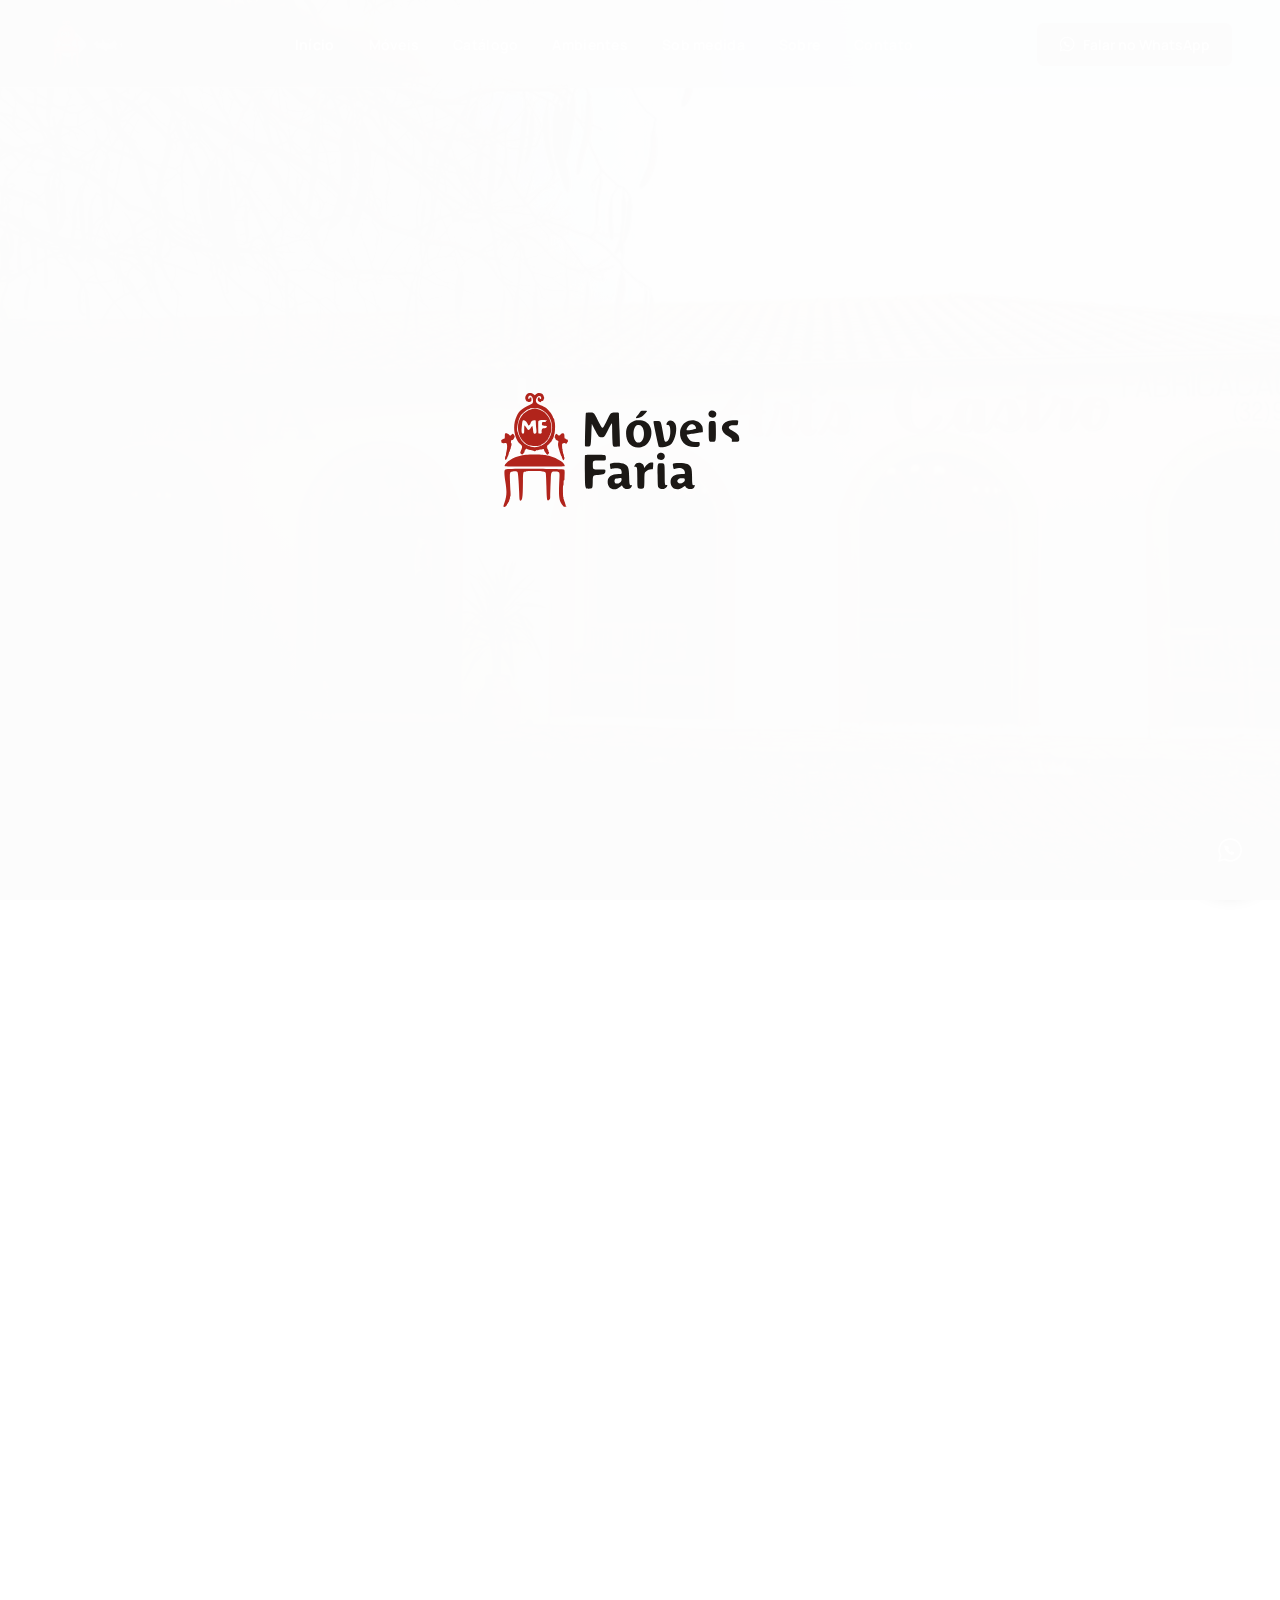
==== commit 0adf77dd: "Adiciona página de catálogo com filtros e preços Nova página catalogo.html, integrada ao site (link " ====
--- a/index.html
+++ b/index.html
@@ -38,6 +38,7 @@
     <nav class="nav-desktop" style="align-items:center;gap:34px;">
       <a class="nav-link" href="#hero" style="font-family:'Manrope',sans-serif;font-size:14px;font-weight:600;letter-spacing:0.02em;text-decoration:none;">Início</a>
       <a class="nav-link" href="#categorias" style="font-family:'Manrope',sans-serif;font-size:14px;font-weight:600;letter-spacing:0.02em;text-decoration:none;">Móveis</a>
+      <a class="nav-link" href="catalogo.html" style="font-family:'Manrope',sans-serif;font-size:14px;font-weight:600;letter-spacing:0.02em;text-decoration:none;">Catálogo</a>
       <a class="nav-link" href="#ambientes" style="font-family:'Manrope',sans-serif;font-size:14px;font-weight:600;letter-spacing:0.02em;text-decoration:none;">Ambientes</a>
       <a class="nav-link" href="#sobmedida" style="font-family:'Manrope',sans-serif;font-size:14px;font-weight:600;letter-spacing:0.02em;text-decoration:none;">Sob medida</a>
       <a class="nav-link" href="#sobre" style="font-family:'Manrope',sans-serif;font-size:14px;font-weight:600;letter-spacing:0.02em;text-decoration:none;">Sobre</a>
@@ -67,10 +68,11 @@
   <nav class="mobile-nav-list" style="flex:1;display:flex;flex-direction:column;justify-content:center;padding:0 clamp(28px,8vw,48px);position:relative;overflow-y:auto;">
     <a class="mobile-nav-item" href="#hero"><span class="mobile-nav-num">01</span>Início<span class="arrow">&rarr;</span></a>
     <a class="mobile-nav-item" href="#categorias"><span class="mobile-nav-num">02</span>Móveis<span class="arrow">&rarr;</span></a>
-    <a class="mobile-nav-item" href="#ambientes"><span class="mobile-nav-num">03</span>Ambientes<span class="arrow">&rarr;</span></a>
-    <a class="mobile-nav-item" href="#sobmedida"><span class="mobile-nav-num">04</span>Sob medida<span class="arrow">&rarr;</span></a>
-    <a class="mobile-nav-item" href="#sobre"><span class="mobile-nav-num">05</span>Sobre<span class="arrow">&rarr;</span></a>
-    <a class="mobile-nav-item" href="#localizacao"><span class="mobile-nav-num">06</span>Contato<span class="arrow">&rarr;</span></a>
+    <a class="mobile-nav-item" href="catalogo.html"><span class="mobile-nav-num">03</span>Catálogo<span class="arrow">&rarr;</span></a>
+    <a class="mobile-nav-item" href="#ambientes"><span class="mobile-nav-num">04</span>Ambientes<span class="arrow">&rarr;</span></a>
+    <a class="mobile-nav-item" href="#sobmedida"><span class="mobile-nav-num">05</span>Sob medida<span class="arrow">&rarr;</span></a>
+    <a class="mobile-nav-item" href="#sobre"><span class="mobile-nav-num">06</span>Sobre<span class="arrow">&rarr;</span></a>
+    <a class="mobile-nav-item" href="#localizacao"><span class="mobile-nav-num">07</span>Contato<span class="arrow">&rarr;</span></a>
     <a href="https://wa.me/5532998381286?text=Ol%C3%A1!%20Conheci%20voc%C3%AAs%20pelo%20site%20e%20gostaria%20de%20saber%20mais%20sobre%20os%20m%C3%B3veis." target="_blank" rel="noopener" style="margin-top:28px;display:inline-flex;align-items:center;justify-content:center;gap:10px;background:#FFFFFF;color:#1C1916;font-family:'Manrope',sans-serif;font-weight:700;font-size:15px;padding:16px 28px;border-radius:7px;text-decoration:none;">Falar no WhatsApp</a>
   </nav>
 </div>
@@ -210,7 +212,7 @@
         <span style="font-family:'Manrope',sans-serif;font-size:12px;letter-spacing:0.04em;text-transform:uppercase;color:#B3241C;margin:0 0 10px;">Madeira de demolição</span>
         <p style="font-family:'Manrope',sans-serif;font-size:15px;line-height:1.65;color:rgba(28,25,22,0.7);margin:0 0 18px;">Peça robusta com veios marcados, ideal para reunir a família à mesa.</p>
         <div style="display:flex;gap:22px;margin-top:auto;padding-top:16px;border-top:1px solid rgba(28,25,22,0.12);">
-          <a href="#produtos" class="link-arrow" style="font-family:'Manrope',sans-serif;font-size:14px;font-weight:600;color:#1C1916;text-decoration:none;">Ver detalhes <span class="arrow">&rarr;</span></a>
+          <a href="catalogo.html" class="link-arrow" style="font-family:'Manrope',sans-serif;font-size:14px;font-weight:600;color:#1C1916;text-decoration:none;">Ver detalhes <span class="arrow">&rarr;</span></a>
           <a href="https://wa.me/5532998381286?text=Ol%C3%A1!%20Conheci%20voc%C3%AAs%20pelo%20site%20e%20gostaria%20de%20saber%20mais%20sobre%20os%20m%C3%B3veis." target="_blank" rel="noopener" style="font-family:'Manrope',sans-serif;font-size:14px;font-weight:600;color:#B3241C;text-decoration:none;border-bottom:1px solid rgba(179,36,28,0.4);padding-bottom:3px;">Consultar</a>
         </div>
       </div>
@@ -223,7 +225,7 @@
         <span style="font-family:'Manrope',sans-serif;font-size:12px;letter-spacing:0.04em;text-transform:uppercase;color:#B3241C;margin:0 0 10px;">Madeira maciça</span>
         <p style="font-family:'Manrope',sans-serif;font-size:15px;line-height:1.65;color:rgba(28,25,22,0.7);margin:0 0 18px;">Estrutura sólida com acabamento natural, para compor sala ou hall.</p>
         <div style="display:flex;gap:22px;margin-top:auto;padding-top:16px;border-top:1px solid rgba(28,25,22,0.12);">
-          <a href="#produtos" class="link-arrow" style="font-family:'Manrope',sans-serif;font-size:14px;font-weight:600;color:#1C1916;text-decoration:none;">Ver detalhes <span class="arrow">&rarr;</span></a>
+          <a href="catalogo.html" class="link-arrow" style="font-family:'Manrope',sans-serif;font-size:14px;font-weight:600;color:#1C1916;text-decoration:none;">Ver detalhes <span class="arrow">&rarr;</span></a>
           <a href="https://wa.me/5532998381286?text=Ol%C3%A1!%20Conheci%20voc%C3%AAs%20pelo%20site%20e%20gostaria%20de%20saber%20mais%20sobre%20os%20m%C3%B3veis." target="_blank" rel="noopener" style="font-family:'Manrope',sans-serif;font-size:14px;font-weight:600;color:#B3241C;text-decoration:none;border-bottom:1px solid rgba(179,36,28,0.4);padding-bottom:3px;">Consultar</a>
         </div>
       </div>
@@ -236,7 +238,7 @@
         <span style="font-family:'Manrope',sans-serif;font-size:12px;letter-spacing:0.04em;text-transform:uppercase;color:#B3241C;margin:0 0 10px;">Madeira maciça</span>
         <p style="font-family:'Manrope',sans-serif;font-size:15px;line-height:1.65;color:rgba(28,25,22,0.7);margin:0 0 18px;">Versátil para varandas, áreas gourmet e ambientes externos cobertos.</p>
         <div style="display:flex;gap:22px;margin-top:auto;padding-top:16px;border-top:1px solid rgba(28,25,22,0.12);">
-          <a href="#produtos" class="link-arrow" style="font-family:'Manrope',sans-serif;font-size:14px;font-weight:600;color:#1C1916;text-decoration:none;">Ver detalhes <span class="arrow">&rarr;</span></a>
+          <a href="catalogo.html" class="link-arrow" style="font-family:'Manrope',sans-serif;font-size:14px;font-weight:600;color:#1C1916;text-decoration:none;">Ver detalhes <span class="arrow">&rarr;</span></a>
           <a href="https://wa.me/5532998381286?text=Ol%C3%A1!%20Conheci%20voc%C3%AAs%20pelo%20site%20e%20gostaria%20de%20saber%20mais%20sobre%20os%20m%C3%B3veis." target="_blank" rel="noopener" style="font-family:'Manrope',sans-serif;font-size:14px;font-weight:600;color:#B3241C;text-decoration:none;border-bottom:1px solid rgba(179,36,28,0.4);padding-bottom:3px;">Consultar</a>
         </div>
       </div>
@@ -249,7 +251,7 @@
         <span style="font-family:'Manrope',sans-serif;font-size:12px;letter-spacing:0.04em;text-transform:uppercase;color:#B3241C;margin:0 0 10px;">Madeira e estofado</span>
         <p style="font-family:'Manrope',sans-serif;font-size:15px;line-height:1.65;color:rgba(28,25,22,0.7);margin:0 0 18px;">Conforto e presença para salas de estar e recepções.</p>
         <div style="display:flex;gap:22px;margin-top:auto;padding-top:16px;border-top:1px solid rgba(28,25,22,0.12);">
-          <a href="#produtos" class="link-arrow" style="font-family:'Manrope',sans-serif;font-size:14px;font-weight:600;color:#1C1916;text-decoration:none;">Ver detalhes <span class="arrow">&rarr;</span></a>
+          <a href="catalogo.html" class="link-arrow" style="font-family:'Manrope',sans-serif;font-size:14px;font-weight:600;color:#1C1916;text-decoration:none;">Ver detalhes <span class="arrow">&rarr;</span></a>
           <a href="https://wa.me/5532998381286?text=Ol%C3%A1!%20Conheci%20voc%C3%AAs%20pelo%20site%20e%20gostaria%20de%20saber%20mais%20sobre%20os%20m%C3%B3veis." target="_blank" rel="noopener" style="font-family:'Manrope',sans-serif;font-size:14px;font-weight:600;color:#B3241C;text-decoration:none;border-bottom:1px solid rgba(179,36,28,0.4);padding-bottom:3px;">Consultar</a>
         </div>
       </div>
@@ -620,6 +622,7 @@
       <div style="display:flex;flex-direction:column;gap:12px;">
         <a class="footer-link" href="#hero" style="font-family:'Manrope',sans-serif;font-size:14.5px;text-decoration:none;">Início</a>
         <a class="footer-link" href="#categorias" style="font-family:'Manrope',sans-serif;font-size:14.5px;text-decoration:none;">Móveis</a>
+        <a class="footer-link" href="catalogo.html" style="font-family:'Manrope',sans-serif;font-size:14.5px;text-decoration:none;">Catálogo</a>
         <a class="footer-link" href="#ambientes" style="font-family:'Manrope',sans-serif;font-size:14.5px;text-decoration:none;">Ambientes</a>
         <a class="footer-link" href="#sobmedida" style="font-family:'Manrope',sans-serif;font-size:14.5px;text-decoration:none;">Sob medida</a>
         <a class="footer-link" href="#sobre" style="font-family:'Manrope',sans-serif;font-size:14.5px;text-decoration:none;">Sobre</a>
--- a/css/style.css
+++ b/css/style.css
@@ -343,3 +343,333 @@
 /* ===== Reveal on scroll ===== */
 [data-reveal] { opacity: 0; transform: translateY(18px); transition: opacity .6s ease, transform .6s ease; }
 [data-reveal].is-revealed { opacity: 1; transform: translateY(0); }
+
+/* ==========================================================================
+   CATÁLOGO
+   ========================================================================== */
+
+/* Item de menu da página atual */
+.nav-link.is-current { color: #B3241C; }
+#topo.is-active .nav-link.is-current { color: #B3241C; }
+
+/* Com o item "Catálogo" o menu passou a ter 7 links: em telas médias o
+   espaçamento precisa apertar, senão "Sob medida" quebra em duas linhas.
+   (o gap vem de style inline no HTML, por isso o !important) */
+.nav-desktop .nav-link { white-space: nowrap; }
+@media (min-width: 861px) and (max-width: 1200px) {
+  .nav-desktop { gap: 20px !important; }
+  .nav-desktop .nav-link { font-size: 13px; }
+  .nav-desktop.btn-fill-dark { padding: 11px 16px !important; font-size: 13px !important; }
+}
+
+/* ---- Hero da página ---- */
+.cat-hero {
+  position: relative;
+  background: #1C1916;
+  padding: calc(var(--header-h, 92px) + clamp(48px, 8vw, 96px)) clamp(20px, 5vw, 64px) clamp(48px, 7vw, 88px);
+  overflow: hidden;
+}
+/* assinatura visual: arco da fachada, bem discreto ao fundo */
+.cat-hero::after {
+  content: "";
+  position: absolute;
+  right: clamp(-120px, -6vw, -40px);
+  bottom: -40%;
+  width: min(460px, 52vw);
+  aspect-ratio: 3 / 4;
+  border: 1px solid rgba(224, 200, 168, 0.14);
+  border-radius: 999px 999px 8px 8px;
+  pointer-events: none;
+  z-index: 0;
+}
+.cat-hero-inner { position: relative; z-index: 1; max-width: 1320px; margin: 0 auto; }
+.cat-hero h1 {
+  font-family: 'Cormorant Garamond', serif;
+  font-weight: 500;
+  font-size: clamp(38px, 5.4vw, 76px);
+  line-height: 1.06;
+  color: #FFFFFF;
+  margin: 0 0 20px;
+  max-width: 720px;
+}
+.cat-hero p {
+  font-family: 'Manrope', sans-serif;
+  font-size: clamp(16px, 1.1vw, 18px);
+  line-height: 1.8;
+  color: rgba(255, 255, 255, 0.78);
+  margin: 0;
+  max-width: 620px;
+}
+
+/* ---- Corpo da listagem ---- */
+.cat-lista {
+  position: relative;
+  background: #F7F3EC;
+  padding: 0 0 clamp(56px, 8vw, 112px);
+}
+
+/* ---- Barra de filtros (gruda abaixo do header) ---- */
+.cat-filtros {
+  position: sticky;
+  top: var(--header-h, 92px);
+  z-index: 500;
+  background: #F7F3EC;
+  border-bottom: 1px solid rgba(93, 58, 38, 0.16);
+  padding: 18px clamp(20px, 5vw, 64px);
+}
+.cat-filtros-inner {
+  max-width: 1320px;
+  margin: 0 auto;
+  display: flex;
+  flex-wrap: wrap;
+  align-items: center;
+  justify-content: space-between;
+  gap: 14px 20px;
+}
+
+.cat-chips {
+  display: flex;
+  gap: 8px;
+  overflow-x: auto;
+  scrollbar-width: none;
+  -ms-overflow-style: none;
+  padding-bottom: 2px;
+  max-width: 100%;
+}
+.cat-chips::-webkit-scrollbar { display: none; }
+
+.cat-chip {
+  flex: 0 0 auto;
+  font-family: 'Manrope', sans-serif;
+  font-size: 13.5px;
+  font-weight: 600;
+  color: rgba(28, 25, 22, 0.7);
+  background: transparent;
+  border: 1px solid rgba(93, 58, 38, 0.22);
+  border-radius: 7px;
+  padding: 9px 16px;
+  cursor: pointer;
+  white-space: nowrap;
+  transition: background .3s ease, color .3s ease, border-color .3s ease;
+}
+.cat-chip:hover { border-color: #5D3A26; color: #1C1916; }
+.cat-chip.is-active { background: #1C1916; border-color: #1C1916; color: #FFFFFF; }
+
+.cat-controles { display: flex; align-items: center; gap: 10px; flex-wrap: wrap; }
+
+.cat-busca {
+  display: inline-flex;
+  align-items: center;
+  gap: 8px;
+  border: 1px solid rgba(93, 58, 38, 0.22);
+  border-radius: 7px;
+  padding: 0 12px;
+  background: #FFFFFF;
+  color: rgba(28, 25, 22, 0.5);
+  transition: border-color .3s ease;
+}
+.cat-busca:focus-within { border-color: #5D3A26; }
+.cat-busca input {
+  font-family: 'Manrope', sans-serif;
+  font-size: 14px;
+  color: #1C1916;
+  border: none;
+  outline: none;
+  background: transparent;
+  padding: 10px 0;
+  width: 160px;
+}
+.cat-busca input::placeholder { color: rgba(28, 25, 22, 0.45); }
+
+.cat-filtros select {
+  font-family: 'Manrope', sans-serif;
+  font-size: 14px;
+  font-weight: 500;
+  color: #1C1916;
+  background: #FFFFFF;
+  border: 1px solid rgba(93, 58, 38, 0.22);
+  border-radius: 7px;
+  padding: 10px 12px;
+  cursor: pointer;
+  transition: border-color .3s ease;
+}
+.cat-filtros select:hover { border-color: #5D3A26; }
+
+/* ---- Contador / limpar ---- */
+.cat-meta {
+  max-width: 1320px;
+  margin: 0 auto;
+  padding: clamp(28px, 4vw, 44px) clamp(20px, 5vw, 64px) 20px;
+  display: flex;
+  align-items: center;
+  justify-content: space-between;
+  gap: 16px;
+  flex-wrap: wrap;
+}
+#cat-contador {
+  font-family: 'Manrope', sans-serif;
+  font-size: 12px;
+  font-weight: 700;
+  letter-spacing: 0.16em;
+  text-transform: uppercase;
+  color: rgba(28, 25, 22, 0.55);
+}
+#cat-limpar {
+  font-family: 'Manrope', sans-serif;
+  font-size: 14px;
+  font-weight: 600;
+  color: #B3241C;
+  background: transparent;
+  border: none;
+  cursor: pointer;
+  padding: 0;
+}
+
+/* ---- Grid ---- */
+.cat-grid {
+  max-width: 1320px;
+  margin: 0 auto;
+  padding: 0 clamp(20px, 5vw, 64px);
+  display: grid;
+  grid-template-columns: repeat(auto-fill, minmax(min(280px, 100%), 1fr));
+  gap: clamp(28px, 3.4vw, 46px) clamp(20px, 2.6vw, 34px);
+}
+
+.cat-card { display: flex; flex-direction: column; animation: cat-fade-up .5s ease both; }
+@keyframes cat-fade-up {
+  from { opacity: 0; transform: translateY(14px); }
+  to { opacity: 1; transform: translateY(0); }
+}
+@media (prefers-reduced-motion: reduce) {
+  .cat-card { animation: none; }
+}
+
+.cat-card-foto { position: relative; aspect-ratio: 3 / 4; margin-bottom: 18px; }
+.cat-card-foto img { width: 100%; height: 100%; object-fit: cover; display: block; }
+
+.cat-tag {
+  position: absolute;
+  top: 12px;
+  left: 12px;
+  z-index: 2;
+  font-family: 'Manrope', sans-serif;
+  font-size: 10px;
+  font-weight: 700;
+  letter-spacing: 0.14em;
+  text-transform: uppercase;
+  color: #F7F3EC;
+  background: rgba(28, 25, 22, 0.72);
+  border: 1px solid rgba(224, 200, 168, 0.3);
+  padding: 5px 10px;
+  border-radius: 4px;
+}
+
+.cat-card-corpo { display: flex; flex-direction: column; flex: 1; }
+.cat-card-material {
+  font-family: 'Manrope', sans-serif;
+  font-size: 11px;
+  font-weight: 700;
+  letter-spacing: 0.16em;
+  text-transform: uppercase;
+  color: #B3241C;
+  margin-bottom: 8px;
+}
+.cat-card-nome {
+  font-family: 'Cormorant Garamond', serif;
+  font-weight: 500;
+  font-size: clamp(21px, 1.5vw, 25px);
+  line-height: 1.2;
+  color: #1C1916;
+  margin: 0 0 10px;
+}
+.cat-card-desc {
+  font-family: 'Manrope', sans-serif;
+  font-size: 14.5px;
+  line-height: 1.65;
+  color: rgba(28, 25, 22, 0.68);
+  margin: 0 0 18px;
+  max-width: none;
+}
+.cat-card-rodape {
+  margin-top: auto;
+  padding-top: 16px;
+  border-top: 1px solid rgba(28, 25, 22, 0.14);
+  display: flex;
+  align-items: flex-end;
+  justify-content: space-between;
+  gap: 14px;
+}
+.cat-card-preco { display: flex; flex-direction: column; gap: 2px; }
+.cat-card-preco .valor {
+  font-family: 'Manrope', sans-serif;
+  font-size: 18px;
+  font-weight: 700;
+  color: #1C1916;
+}
+.cat-card-preco .medidas {
+  font-family: 'Manrope', sans-serif;
+  font-size: 12px;
+  color: rgba(28, 25, 22, 0.55);
+}
+.cat-card-cta {
+  font-family: 'Manrope', sans-serif;
+  font-size: 14px;
+  font-weight: 600;
+  color: #1C1916;
+  text-decoration: none;
+  white-space: nowrap;
+  padding-bottom: 3px;
+  border-bottom: 1px solid rgba(28, 25, 22, 0.35);
+  transition: color .3s ease, border-color .3s ease;
+}
+.cat-card-cta:hover { color: #B3241C; border-color: rgba(179, 36, 28, 0.5); }
+
+/* ---- Estado vazio ---- */
+.cat-vazio {
+  max-width: 560px;
+  margin: 0 auto;
+  padding: clamp(40px, 7vw, 80px) clamp(20px, 5vw, 64px);
+  text-align: center;
+}
+.cat-vazio h3 {
+  font-family: 'Cormorant Garamond', serif;
+  font-weight: 500;
+  font-size: clamp(26px, 3vw, 36px);
+  color: #1C1916;
+  margin: 0 0 14px;
+}
+.cat-vazio p {
+  font-family: 'Manrope', sans-serif;
+  font-size: 16px;
+  line-height: 1.75;
+  color: rgba(28, 25, 22, 0.7);
+  margin: 0 auto 28px;
+  max-width: 460px;
+}
+
+/* ---- Aviso de valores ---- */
+.cat-aviso {
+  max-width: 720px;
+  margin: clamp(36px, 5vw, 56px) auto 0;
+  padding: 0 clamp(20px, 5vw, 64px);
+  font-family: 'Manrope', sans-serif;
+  font-size: 13px;
+  font-style: italic;
+  line-height: 1.7;
+  color: rgba(28, 25, 22, 0.5);
+}
+
+/* ---- Ajustes mobile ---- */
+@media (max-width: 860px) {
+  .cat-filtros { padding: 14px clamp(20px, 5vw, 64px); }
+  .cat-filtros-inner { flex-direction: column; align-items: stretch; gap: 12px; }
+  .cat-chips { margin: 0 calc(clamp(20px, 5vw, 64px) * -1); padding: 0 clamp(20px, 5vw, 64px) 2px; }
+  .cat-controles { display: grid; grid-template-columns: 1fr 1fr; gap: 8px; }
+  .cat-busca { grid-column: 1 / -1; }
+  .cat-busca input { width: 100%; }
+  .cat-filtros select { width: 100%; }
+  .cat-hero::after { display: none; }
+}
+@media (max-width: 420px) {
+  .cat-card-rodape { flex-direction: column; align-items: flex-start; gap: 12px; }
+}
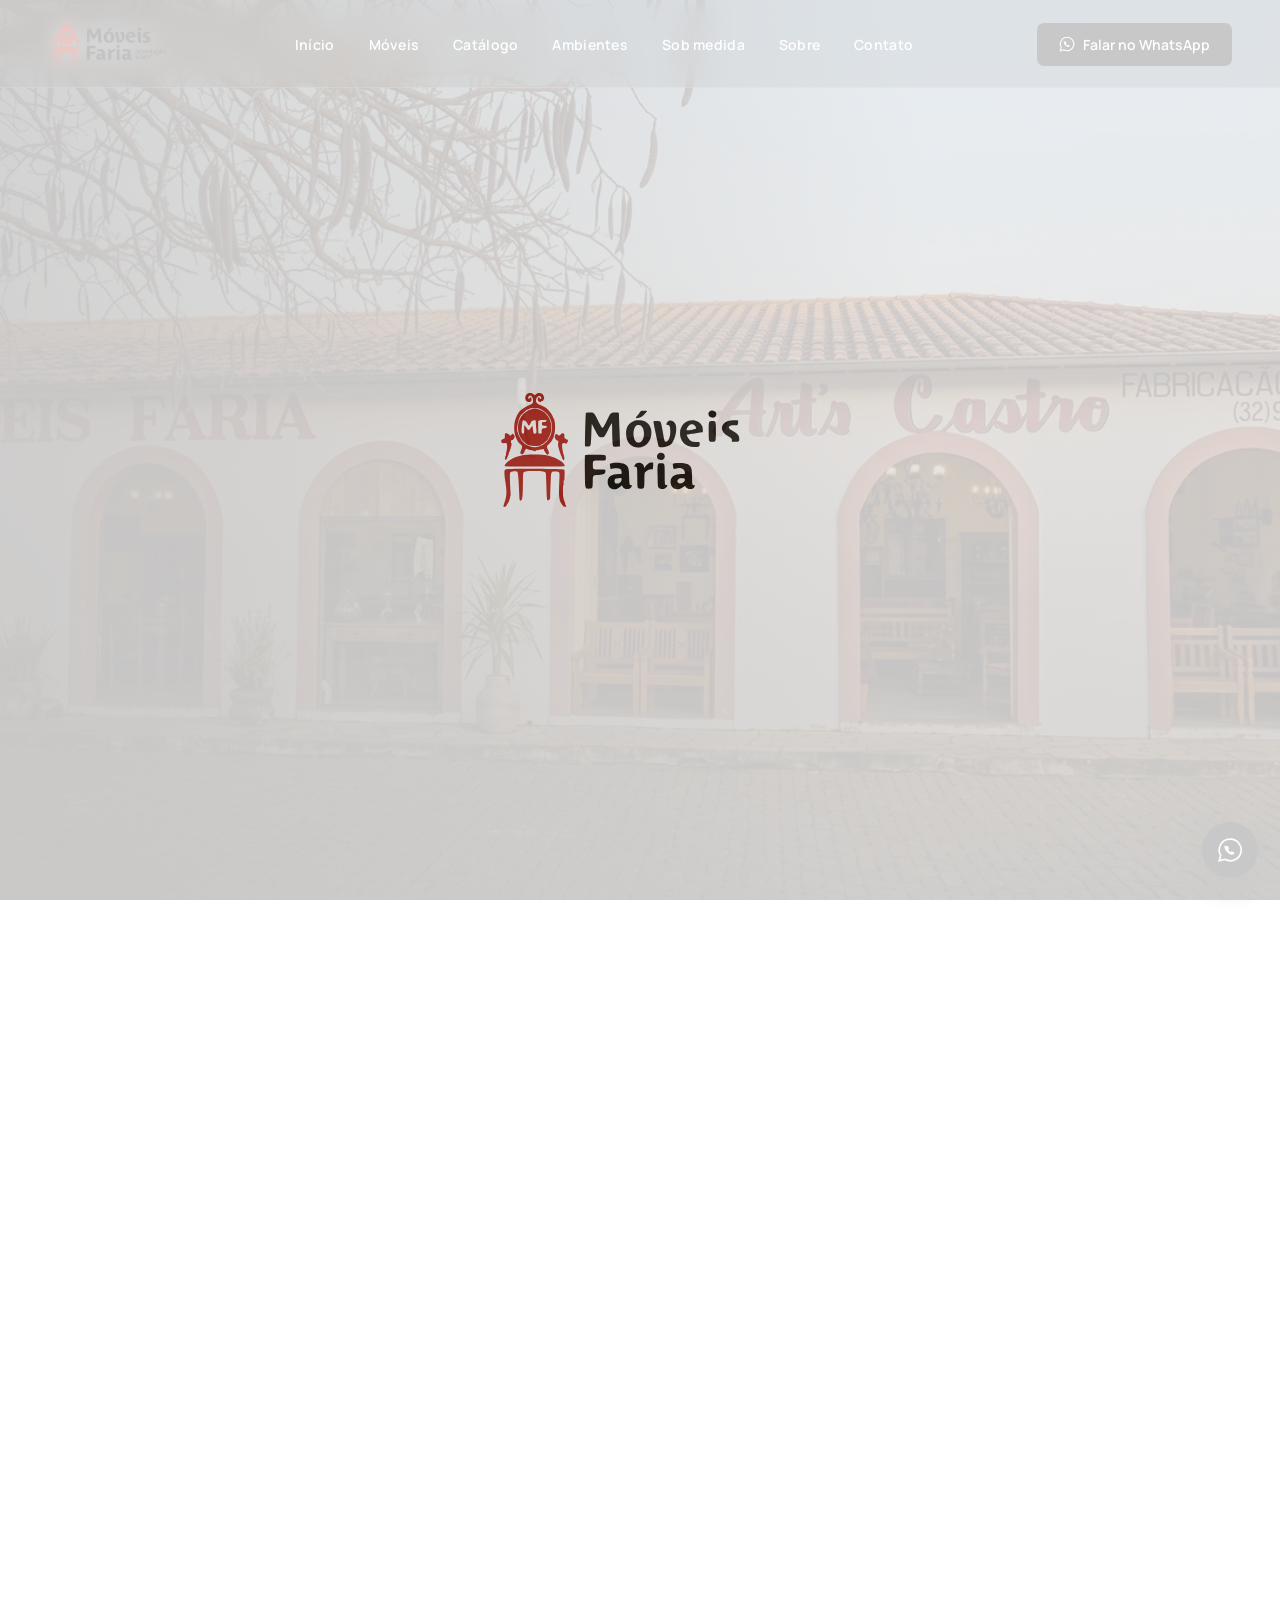
==== commit f144e76e: "Preloader toca só 1x por sessão, não em toda navegação pra Home Como index.html é uma página normal," ====
--- a/index.html
+++ b/index.html
@@ -13,7 +13,18 @@
   // se vai animar. Roda de forma síncrona (antes da 1ª pintura) e nunca
   // fica presa: se o JS parar por aqui, o resto da página nunca chegou
   // a ser bloqueado de verdade (o bloqueio real é feito por CSS abaixo).
-  document.documentElement.classList.add('is-loading');
+  //
+  // O preloader só deve tocar 1x por sessão do navegador -- se a pessoa
+  // já viu a Home e navega de volta pra ela (ex.: do Catálogo, clicando
+  // em "Móveis"), não faz sentido travar o scroll de novo pra uma
+  // animação que não vai nem rodar (ver js/preloader.js).
+  try {
+    if (!sessionStorage.getItem('mfPreloaderPlayed')) {
+      document.documentElement.classList.add('is-loading');
+    }
+  } catch (e) {
+    document.documentElement.classList.add('is-loading');
+  }
 </script>
 </head>
 <body>
--- a/css/style.css
+++ b/css/style.css
@@ -279,6 +279,13 @@
   }
   .mobile-nav-list > .mobile-nav-item:first-child { border-top: 1px solid rgba(255, 255, 255, 0.14); }
   .mobile-nav-item:active { background: rgba(255, 255, 255, 0.06); }
+
+  /* Telas baixas (ex.: 360x640): com 7 itens o botão do WhatsApp abria
+     cortado e só aparecia rolando. Aperta o menu para tudo caber. */
+  @media (max-height: 700px) {
+    .mobile-nav-item { padding: 13px 2px; font-size: 23px; }
+    .mobile-nav-list > a[href*="wa.me"] { margin-top: 16px !important; padding: 13px 24px !important; }
+  }
   .mobile-nav-num {
     font-family: 'Manrope', sans-serif;
     font-size: 11px;
@@ -661,6 +668,22 @@
 
 /* ---- Ajustes mobile ---- */
 @media (max-width: 860px) {
+  /* O "Consultar" é o CTA de conversão e o texto tem só ~23px de altura.
+     Aumenta a área de toque para 44px sem deslocar o sublinhado. */
+  .cat-card-cta,
+  #cat-limpar { position: relative; }
+  .cat-card-cta::after,
+  #cat-limpar::after {
+    content: "";
+    position: absolute;
+    left: 0;
+    right: 0;
+    top: 50%;
+    transform: translateY(-50%);
+    height: 44px;
+  }
+  .cat-chip { padding: 11px 16px; }
+
   .cat-filtros { padding: 14px clamp(20px, 5vw, 64px); }
   .cat-filtros-inner { flex-direction: column; align-items: stretch; gap: 12px; }
   .cat-chips { margin: 0 calc(clamp(20px, 5vw, 64px) * -1); padding: 0 clamp(20px, 5vw, 64px) 2px; }
